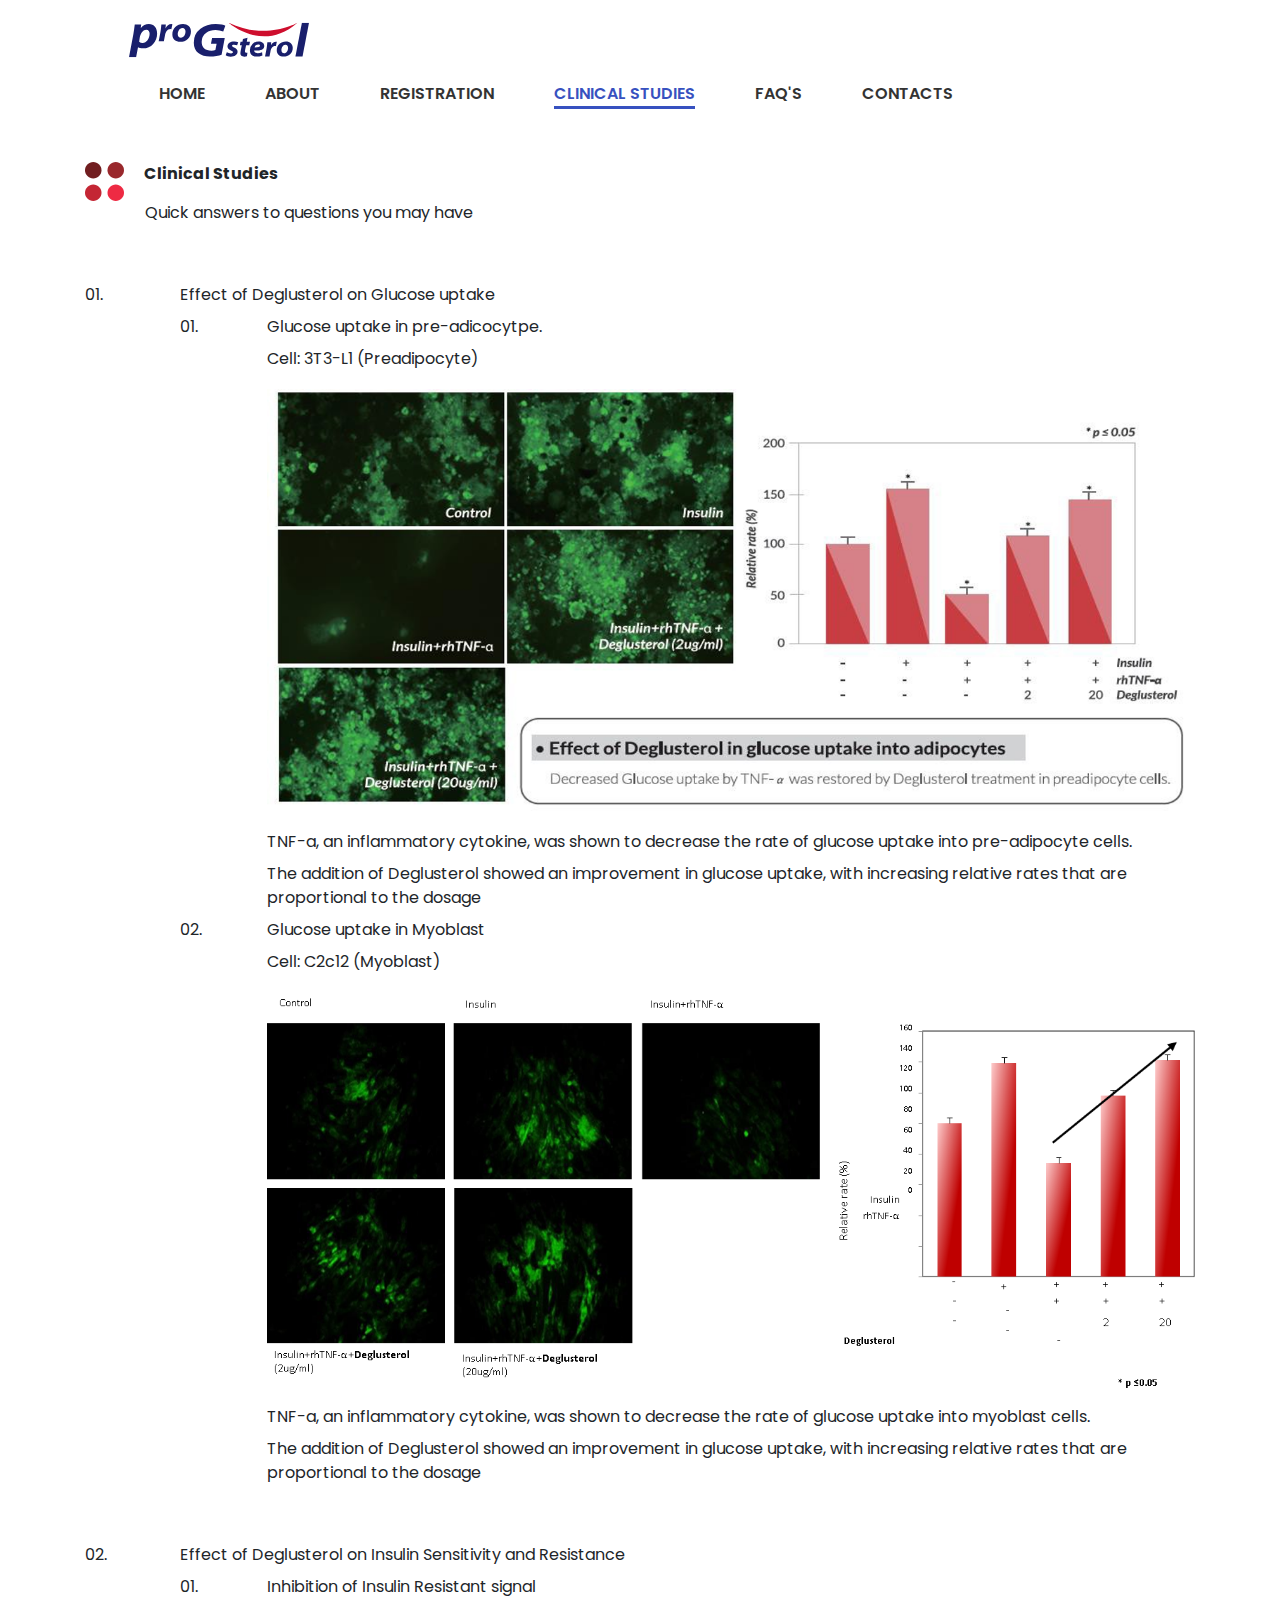
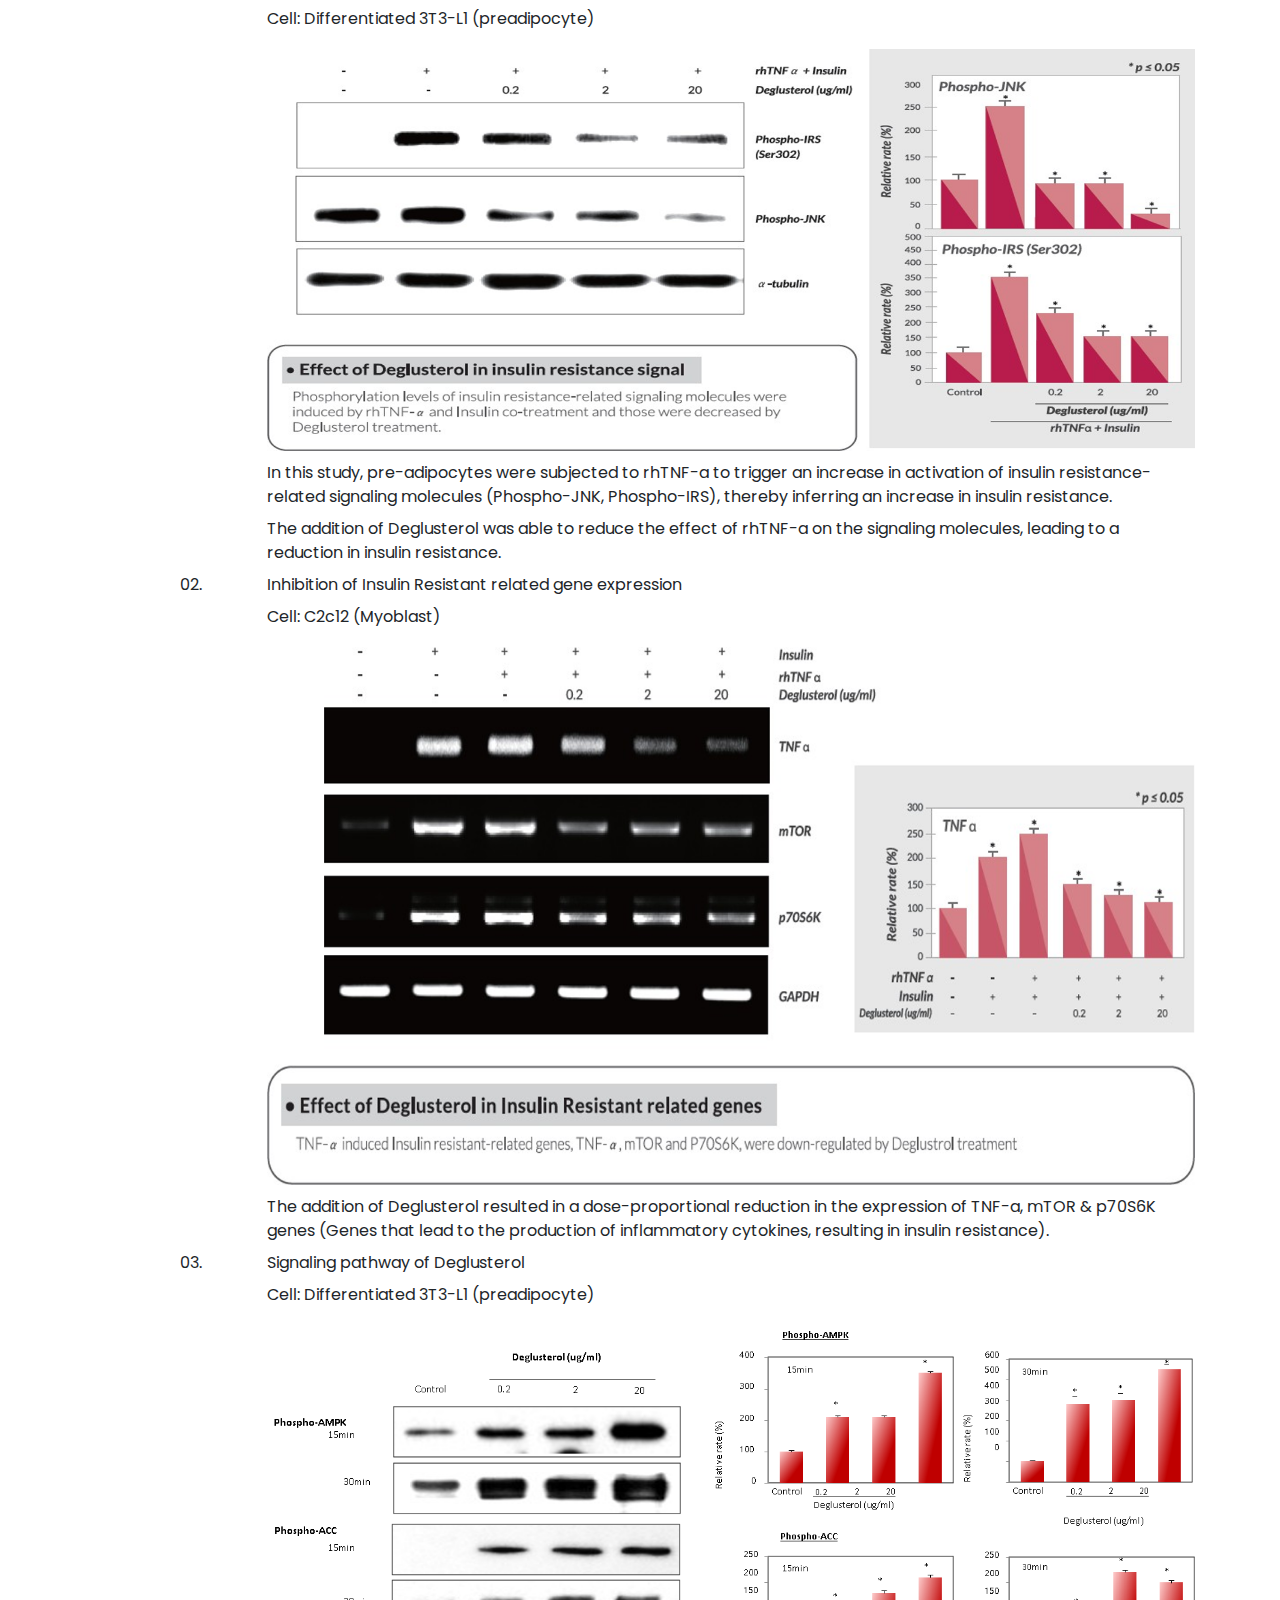
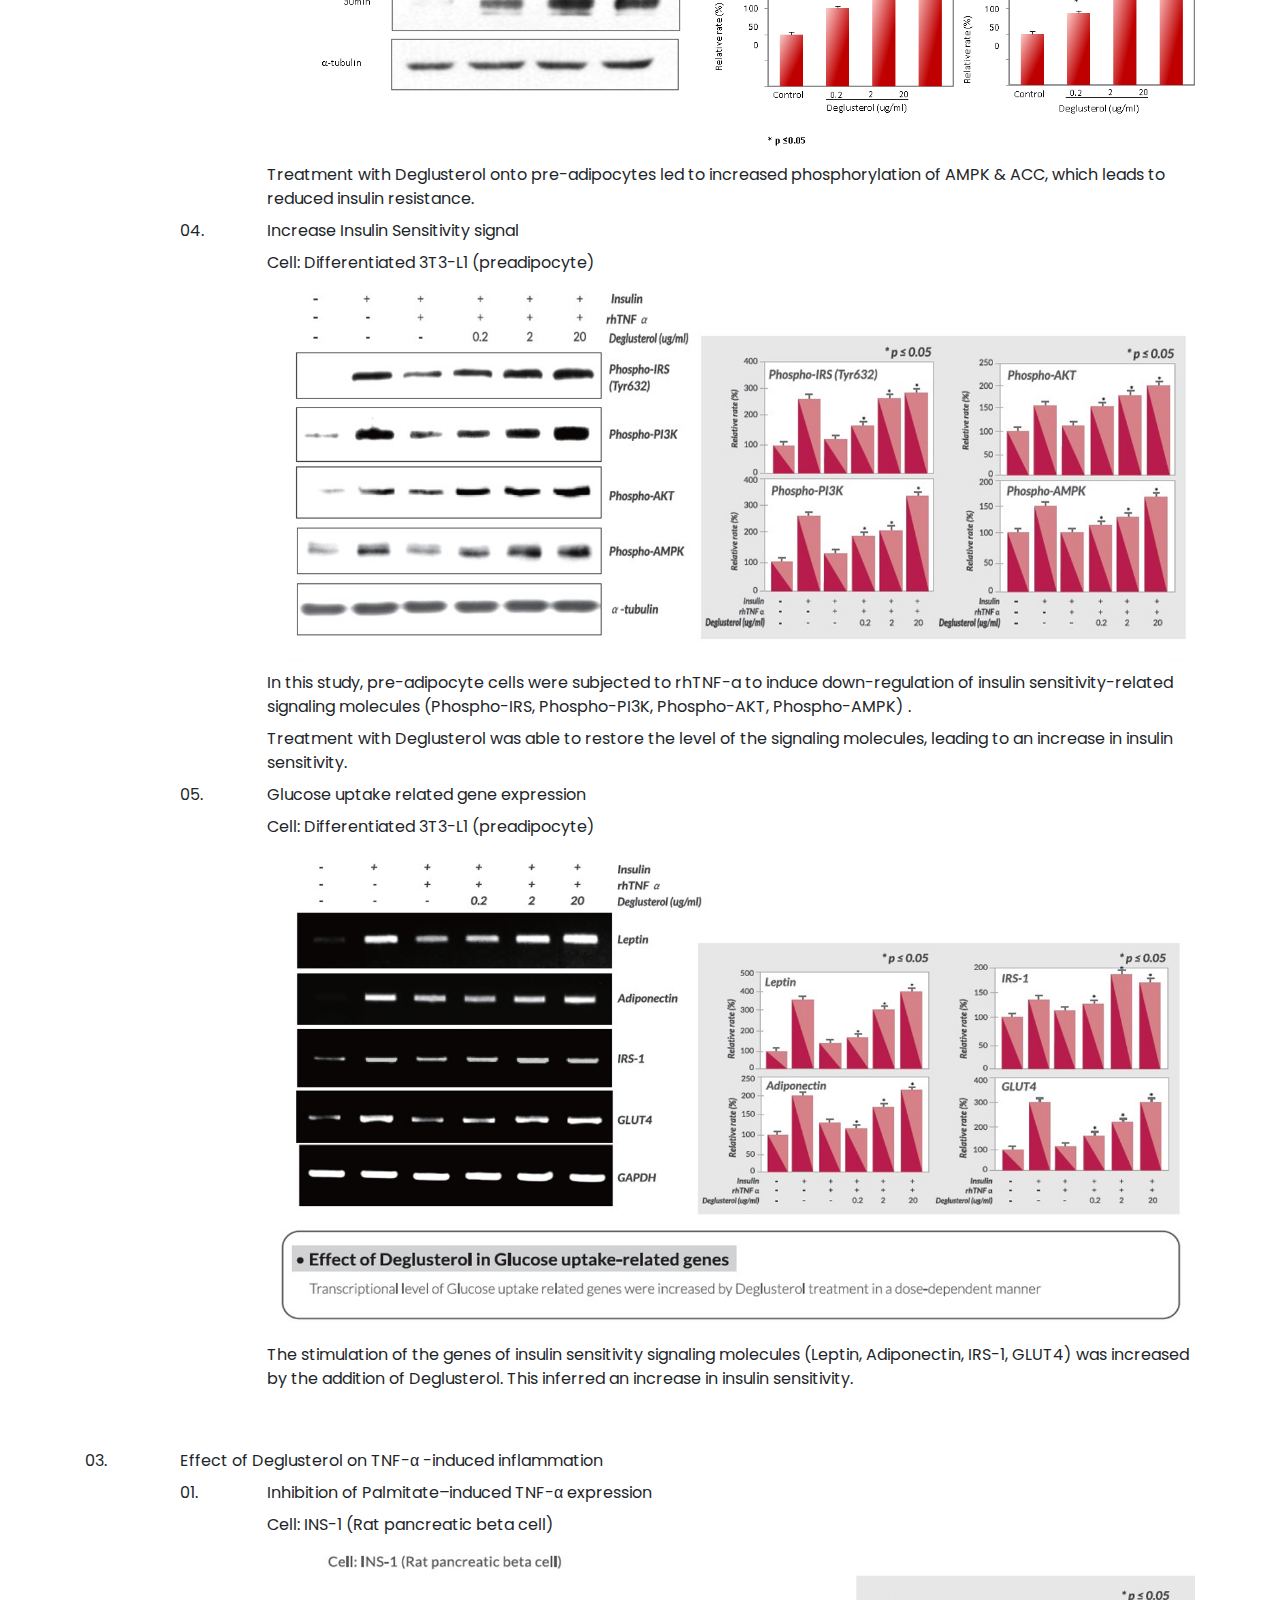
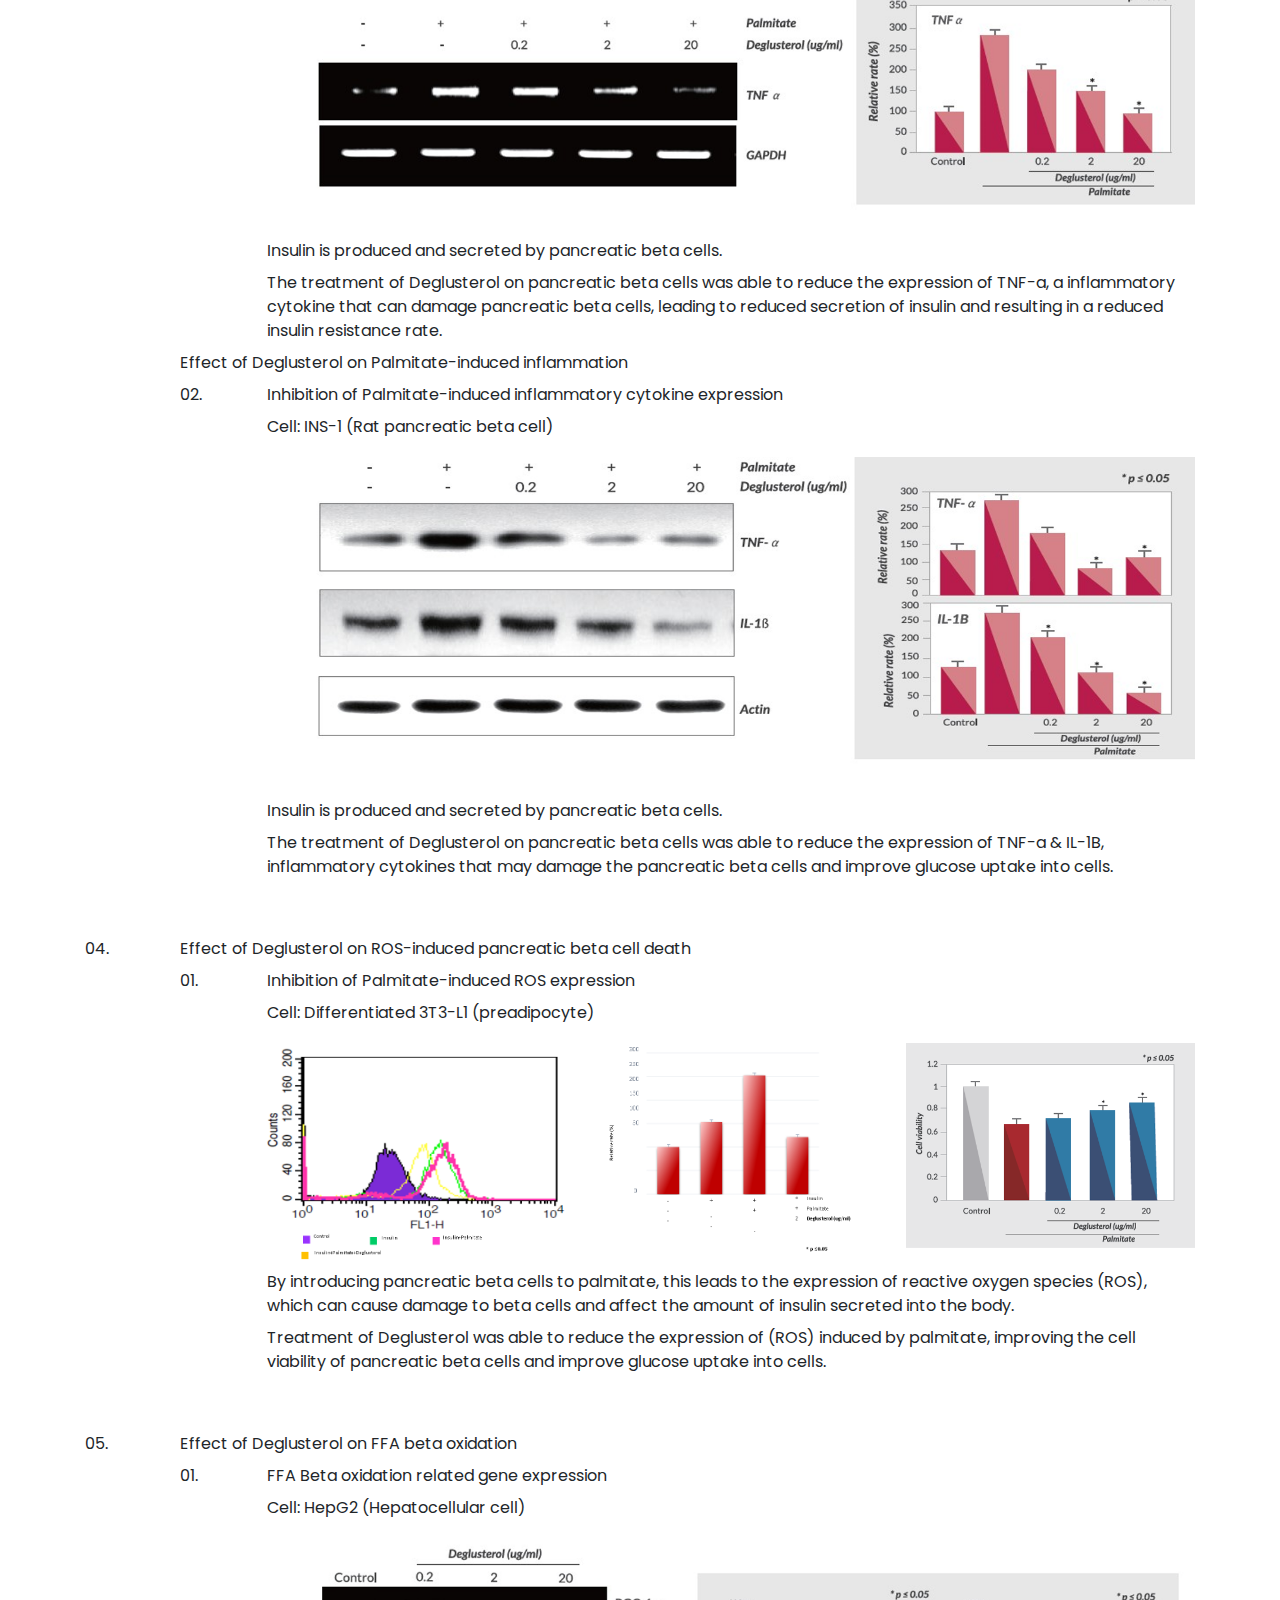
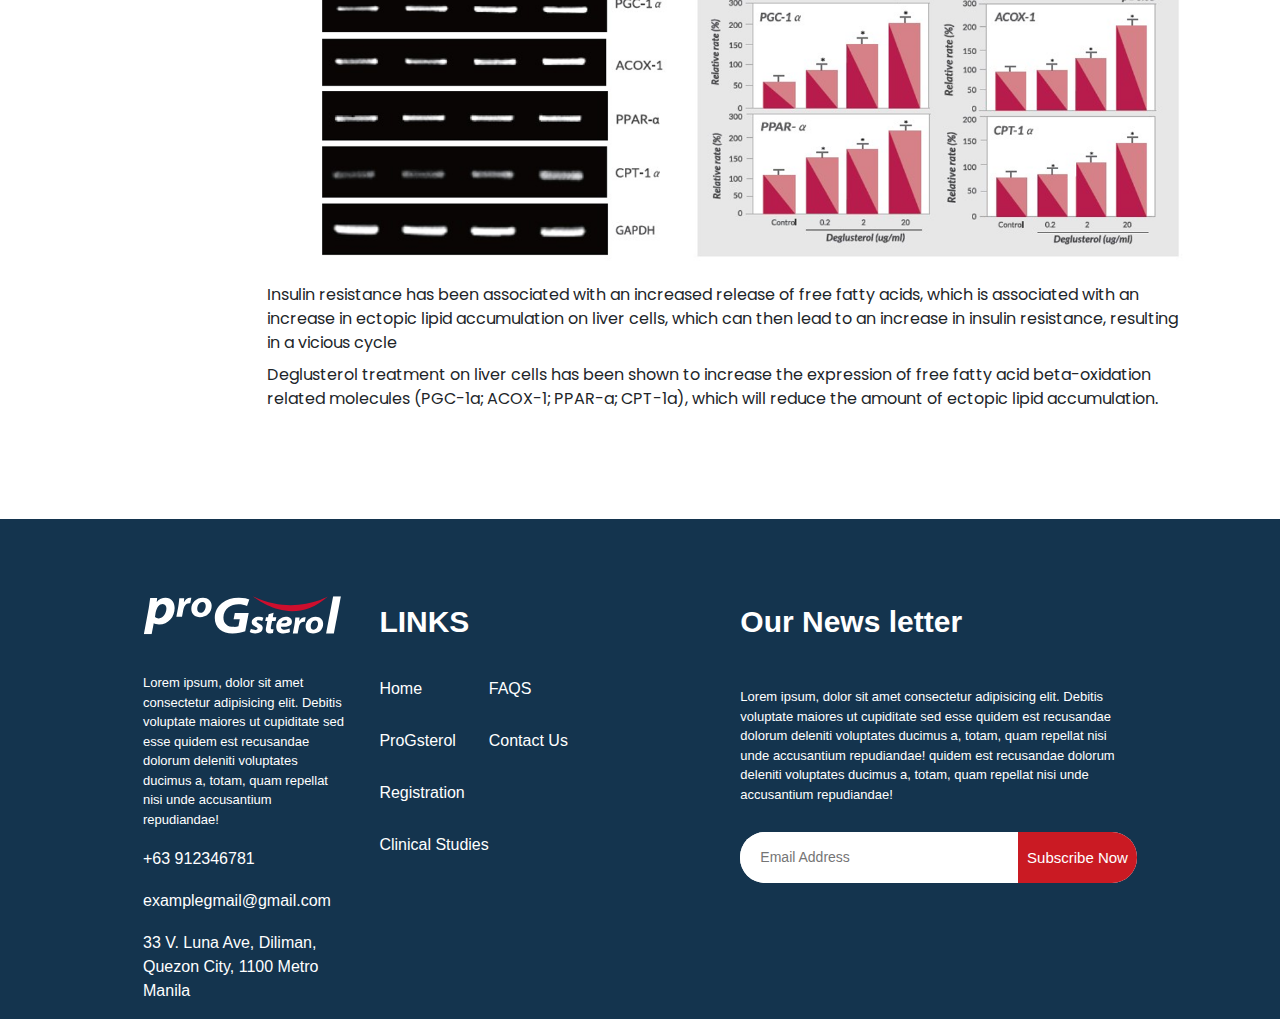
==== cbph-clinical-studies.html @ c5728e99 "Add files via upload" ====
<!DOCTYPE html>
<html lang="en">
<head>
    <meta charset="UTF-8">
    <meta http-equiv="X-UA-Compatible" content="IE=edge">
    <meta name="viewport" content="width=device-width, initial-scale=1.0">
    <title>Document</title>
    <link rel="stylesheet" href="https://cdn.jsdelivr.net/npm/bootstrap@4.0.0/dist/css/bootstrap.min.css" integrity="sha384-Gn5384xqQ1aoWXA+058RXPxPg6fy4IWvTNh0E263XmFcJlSAwiGgFAW/dAiS6JXm" crossorigin="anonymous">
    <link rel="stylesheet" href="cbph-style.css">
    <link rel="stylesheet" href="style-lib.css">
    <link rel="stylesheet" href="https://cdnjs.cloudflare.com/ajax/libs/font-awesome/6.4.0/css/all.min.css" integrity="sha512-iecdLmaskl7CVkqkXNQ/ZH/XLlvWZOJyj7Yy7tcenmpD1ypASozpmT/E0iPtmFIB46ZmdtAc9eNBvH0H/ZpiBw==" crossorigin="anonymous" referrerpolicy="no-referrer" />


    <script src="https://code.jquery.com/jquery-3.2.1.slim.min.js" integrity="sha384-KJ3o2DKtIkvYIK3UENzmM7KCkRr/rE9/Qpg6aAZGJwFDMVNA/GpGFF93hXpG5KkN" crossorigin="anonymous"></script>
    <script src="https://cdn.jsdelivr.net/npm/popper.js@1.12.9/dist/umd/popper.min.js" integrity="sha384-ApNbgh9B+Y1QKtv3Rn7W3mgPxhU9K/ScQsAP7hUibX39j7fakFPskvXusvfa0b4Q" crossorigin="anonymous"></script>
    <script src="https://cdn.jsdelivr.net/npm/bootstrap@4.0.0/dist/js/bootstrap.min.js" integrity="sha384-JZR6Spejh4U02d8jOt6vLEHfe/JQGiRRSQQxSfFWpi1MquVdAyjUar5+76PVCmYl" crossorigin="anonymous"></script>


    <link rel="stylesheet" href="https://cdn.jsdelivr.net/npm/swiper@9/swiper-bundle.min.css" />
    <script src="https://cdn.jsdelivr.net/npm/swiper@9/swiper-bundle.min.js"></script>
    <script src="main.js"></script>

</head>
<body>

    <div class="main-container">
        
        <!-- NAVBAR -->
        <div class="navbar w100 ">
            <div class="icon ">
                <img src="images/progi-logo.svg" alt="" class="icon-img">
            </div>
            
            <ul class="navbar-right  ">
                <li>
                    <a href="index.html" class="menu">Home</a>
                </li>
                <li>
                    <a href="cbph-progsterol.html" class="menu">About</a>
                </li>
                <li>
                    <a href="cbph-registration.html" class="menu">Registration</a>
                </li>
                <li>
                    <a href="cbph-clinical-studies.html" class="menu-active">Clinical Studies</a>
                </li>
                <li>
                    <a href="cbph-faqs.html" class="menu">FAQ'S</a>
                </li>
                <li>
                    <a href="cbph-contact.html" class="menu">Contacts</a>
                </li>
            </ul>
            
           
        </div>

        <div class="sidenav ">
            <div class="icon-one ">
                <div class="hamburger hamburger-one"></div>
            </div>
            <div class="mobile-nav">
              
            </div>
        </div>

        <div class="clinical_studies d-flex align-items-center  justify-content-center">
            <label for="" class="text-page-header text-white text-bold">Clinical Studies</label>
        </div>
        <!-- section one -->

       <div class="container container-sxxx">

          

            <div class="row d-flex flex-column font-poppins ">
                <div class="col-12">
                    <div class="d-flex align-start mt-50">
                        <img src="images/icon/dot-icon.svg " class="dot-icon" alt="">
                        <label for="" class="text-content-title text-bold pl-20">Clinical Studies</label>
                    </div>
                    <div class="d-flex flex-column" style="padding-left: 60px;">
                        <label for="" class="text-details ">Quick answers to questions you may have</label>
                    </div>
                    
                    <!-- NO 1 -->

                    <div class="row mt-50">
                        <div class="col-1">
                            <label for="" class="text-title">01.</label>
                        </div>
                        <div class="col-11">
                            <div class="d-flex">
                                <label for="" class="text-title">Effect of Deglusterol on  <span class="text-details-blue"> Glucose uptake</span></label>
                            </div>
                      
                            <div class="row cs-content-container">
                                <div class="col-1">
                                    <label for="" class="text-semi-title">01.</label>
                                </div>
                                <div class="col-11">
                                    <div class="d-flex flex-column">
                                        <label for="" class="text-semi-title">Glucose uptake in pre-adicocytpe.</label>
                                        <label for="" class="text-details ">Cell: 3T3-L1 (Preadipocyte)</label>
                                        <img src="images/clinical-studies/1-1.png" alt="" class="img-fluid cstudies-img mt-10">

                                        <div class="d-flex-flex-column mt-10">
                                            <label for="" class="text-details ">TNF-a, an inflammatory cytokine, was shown to decrease the rate of glucose uptake into  <span class="text-details-red">pre-adipocyte</span> cells.</label>
                                            <label for="" class="text-details ">The addition of Deglusterol showed an improvement in glucose uptake, with increasing relative rates that are proportional to the dosage</label>
                                        </div>
                                
                                    </div>
                            
                                </div>
                            </div>

                            <div class="row  cs-content-container">
                                <div class="col-1">
                                    <label for="" class="text-semi-title">02.</label>
                                </div>
                                <div class="col-11">
                                    <div class="d-flex flex-column">
                                        <label for="" class="text-semi-title">Glucose uptake in Myoblast</label>
                                        <label for="" class="text-details ">Cell: C2c12 (Myoblast)</label>
                                        <img src="images/clinical-studies/1-2.png" alt="" class="img-fluid cstudies-img mt-10">

                                        <div class="d-flex-flex-column mt-10">
                                            <label for="" class="text-details ">TNF-a, an inflammatory cytokine, was shown to decrease the rate of glucose uptake into <span class="text-details-red">myoblast</span>  cells.</label>
                                            <label for="" class="text-details ">The addition of Deglusterol showed an improvement in glucose uptake, with increasing relative rates that are proportional to the dosage</label>
                                        </div>
                                
                                    </div>
                            
                                </div>
                            </div>

                        </div>
                    </div>

                    <!-- NO 2 -->
                    
                    <div class="row mt-50">
                        <div class="col-1">
                            <label for="" class="text-title">02.</label>
                        </div>
                        <div class="col-11">
                            <div class="d-flex">
                                <label for="" class="text-title">Effect of Deglusterol on <span class="text-details-blue"> Insulin Sensitivity and Resistance</span></label>
                            </div>
                      
                            <div class="row cs-content-container">
                                <div class="col-1">
                                    <label for="" class="text-semi-title">01.</label>
                                </div>
                                <div class="col-11">
                                    <div class="d-flex flex-column">
                                        <label for="" class="text-semi-title">Inhibition of Insulin Resistant signal</label>
                                        <label for="" class="text-details ">Cell: Differentiated 3T3-L1 (preadipocyte)</label>
                                        <img src="images/clinical-studies/2-1.png" alt="" class="img-fluid cstudies-img mt-10">

                                        <div class="d-flex-flex-column mt-10">
                                            <label for="" class="text-details ">In this study, pre-adipocytes were subjected to rhTNF-a to trigger an increase in activation of insulin resistance-related signaling molecules (Phospho-JNK, Phospho-IRS), thereby inferring an increase in insulin resistance.</label>
                                            <label for="" class="text-details ">The addition of Deglusterol was able to reduce the effect of rhTNF-a on the signaling molecules, leading to a reduction in insulin resistance.</label>
                                        </div>
                                
                                    </div>
                            
                                </div>
                            </div>

                            <div class="row  cs-content-container">
                                <div class="col-1">
                                    <label for="" class="text-semi-title">02.</label>
                                </div>
                                <div class="col-11">
                                    <div class="d-flex flex-column">
                                        <label for="" class="text-semi-title">Inhibition of Insulin Resistant related gene expression</label>
                                        <label for="" class="text-details ">Cell: C2c12 (Myoblast)</label>
                                        <img src="images/clinical-studies/2-2.png" alt="" class="img-fluid cstudies-img mt-10">

                                        <div class="d-flex-flex-column mt-10">
                                            <label for="" class="text-details ">
                                                The addition of Deglusterol resulted in a dose-proportional reduction in the expression of TNF-a, mTOR & p70S6K genes (Genes that lead to the production of inflammatory cytokines, resulting in insulin resistance).
                                            </label>
                                        </div>
                                
                                    </div>
                            
                                </div>
                            </div>

                            <div class="row  cs-content-container">
                                <div class="col-1">
                                    <label for="" class="text-semi-title">03.</label>
                                </div>
                                <div class="col-11">
                                    <div class="d-flex flex-column">
                                        <label for="" class="text-semi-title">Signaling pathway of Deglusterol</label>
                                        <label for="" class="text-details ">Cell: Differentiated 3T3-L1 (preadipocyte)</label>
                                        <img src="images/clinical-studies/2-3.png" alt="" class="img-fluid cstudies-img mt-10">

                                        <div class="d-flex-flex-column mt-10">
                                            <label for="" class="text-details ">
                                                Treatment with Deglusterol onto pre-adipocytes led to increased phosphorylation of AMPK & ACC, which leads to reduced insulin resistance.
                                            </label>
                                        </div>
                                
                                    </div>
                            
                                </div>
                            </div>

                            <div class="row  cs-content-container">
                                <div class="col-1">
                                    <label for="" class="text-semi-title">04.</label>
                                </div>
                                <div class="col-11">
                                    <div class="d-flex flex-column">
                                        <label for="" class="text-semi-title">Increase Insulin Sensitivity signal</label>
                                        <label for="" class="text-details ">Cell: Differentiated 3T3-L1 (preadipocyte)</label>
                                        <img src="images/clinical-studies/2-4.png" alt="" class="img-fluid cstudies-img mt-10">

                                        <div class="d-flex-flex-column mt-10">
                                            <label for="" class="text-details ">
                                                In this study, pre-adipocyte cells were subjected to rhTNF-a to induce down-regulation of insulin sensitivity-related signaling molecules (Phospho-IRS, Phospho-PI3K, Phospho-AKT, Phospho-AMPK) .

                                            </label>
                                            <label for="" class="text-details ">
                                                Treatment with Deglusterol was able to restore the level of the signaling molecules, leading to an increase in insulin sensitivity.

                                            </label>
                                        </div>
                                
                                    </div>
                            
                                </div>
                            </div>

                            <div class="row  cs-content-container">
                                <div class="col-1">
                                    <label for="" class="text-semi-title">05.</label>
                                </div>
                                <div class="col-11">
                                    <div class="d-flex flex-column">
                                        <label for="" class="text-semi-title">Glucose uptake related gene expression</label>
                                        <label for="" class="text-details ">Cell: Differentiated 3T3-L1 (preadipocyte)</label>
                                        <img src="images/clinical-studies/2-5.png" alt="" class="img-fluid cstudies-img mt-10">

                                        <div class="d-flex-flex-column mt-10">
                                            <label for="" class="text-details ">
                                                The stimulation of the genes of insulin sensitivity signaling molecules (Leptin, Adiponectin, IRS-1, GLUT4) was increased by the addition of Deglusterol. This inferred an increase in insulin sensitivity.

                                            </label>
                                        </div>
                                
                                    </div>
                            
                                </div>
                            </div>

                        </div>
                    </div>


                    <!-- NO 3 -->

                    <div class="row mt-50">
                        <div class="col-1">
                            <label for="" class="text-title">03.</label>
                        </div>
                        <div class="col-11">
                            <div class="d-flex">
                                <label for="" class="text-title">Effect of Deglusterol on  <span class="text-details-blue"> TNF-α -induced inflammation</span></label>
                            </div>
                      
                            <div class="row cs-content-container">
                                <div class="col-1">
                                    <label for="" class="text-semi-title">01.</label>
                                </div>
                                <div class="col-11">
                                    <div class="d-flex flex-column">
                                        <label for="" class="text-semi-title">Inhibition of Palmitate–induced TNF-α expression</label>
                                        <label for="" class="text-details ">Cell: INS-1 (Rat pancreatic beta cell)</label>
                                        <img src="images/clinical-studies/3-1.png" alt="" class="img-fluid cstudies-img mt-10">

                                        <div class="d-flex-flex-column mt-10">
                                            <label for="" class="text-details ">Insulin is produced and secreted by pancreatic beta cells. 
                                            </label>
                                            <label for="" class="text-details ">The treatment of Deglusterol on pancreatic beta cells was able to reduce the expression of TNF-a, a inflammatory cytokine that can damage pancreatic beta cells, leading to reduced secretion of insulin and resulting in a reduced insulin resistance rate. 
                                            </label>
                                        </div>
                                
                                    </div>
                            
                                </div>
                            </div>

                            <div class="d-flex">
                                <label for="" class="text-title">Effect of Deglusterol on  <span class="text-details-blue">Palmitate-induced inflammation</span></label>
                            </div>

                            <div class="row  cs-content-container">
                                <div class="col-1">
                                    <label for="" class="text-semi-title">02.</label>
                                </div>
                                <div class="col-11">
                                    <div class="d-flex flex-column">
                                        <label for="" class="text-semi-title">Inhibition of Palmitate-induced inflammatory cytokine expression</label>
                                        <label for="" class="text-details ">Cell: INS-1 (Rat pancreatic beta cell)</label>
                                        <img src="images/clinical-studies/3-2.png" alt="" class="img-fluid cstudies-img mt-10">

                                        <div class="d-flex-flex-column mt-10">
                                            <label for="" class="text-details ">Insulin is produced and secreted by pancreatic beta cells. 
                                            </label>
                                            <label for="" class="text-details ">The treatment of Deglusterol on pancreatic beta cells was able to reduce the expression of TNF-a & IL-1B, inflammatory cytokines that may damage the pancreatic beta cells and improve glucose uptake into cells.
                                            </label>
                                        </div>
                                
                                    </div>
                            
                                </div>
                            </div>

                        </div>
                    </div>

                    <!-- NO 4 -->

                    <div class="row mt-50">
                        <div class="col-1">
                            <label for="" class="text-title">04.</label>
                        </div>
                        <div class="col-11">
                            <div class="d-flex">
                                <label for="" class="text-title">Effect of Deglusterol on  <span class="text-details-blue">ROS-induced pancreatic beta cell death</span></label>
                            </div>
                      
                            <div class="row cs-content-container">
                                <div class="col-1">
                                    <label for="" class="text-semi-title">01.</label>
                                </div>
                                <div class="col-11">
                                    <div class="d-flex flex-column">
                                        <label for="" class="text-semi-title">Inhibition of Palmitate-induced ROS expression</label>
                                        <label for="" class="text-details ">Cell: Differentiated 3T3-L1 (preadipocyte)</label>
                                        <div class="d-flex row">
                                            <div class="col-8">
                                                <img src="images/clinical-studies/4-1.png" alt="" class="img-fluid cstudies-img mt-10">
                                            </div>
                                            <div class="col-4">
                                                <img src="images/clinical-studies/4-1-kasunod.png" alt="" class="img-fluid cstudies-img mt-10">
                                            </div>

                                        </div>

                                        <div class="d-flex-flex-column mt-10">
                                            <label for="" class="text-details ">By introducing pancreatic beta cells to palmitate, this leads to the expression of reactive oxygen species (ROS), which can cause damage to beta cells and affect the amount of insulin secreted into the body.
 
                                            </label>
                                            <label for="" class="text-details ">Treatment of Deglusterol was able to reduce the expression of (ROS) induced by palmitate, improving the cell viability of pancreatic beta cells and improve glucose uptake into cells.

                                            </label>
                                        </div>
                                
                                    </div>
                            
                                </div>
                            </div>

                        </div>
                    </div>

                    <!-- NO 5 -->
                            
                    <div class="row mt-50">
                        <div class="col-1">
                            <label for="" class="text-title">05.</label>
                        </div>
                        <div class="col-11">
                            <div class="d-flex">
                                <label for="" class="text-title">Effect of Deglusterol on  <span class="text-details-blue">FFA beta oxidation</span></label>
                            </div>
                      
                            <div class="row cs-content-container">
                                <div class="col-1">
                                    <label for="" class="text-semi-title">01.</label>
                                </div>
                                <div class="col-11">
                                    <div class="d-flex flex-column">
                                        <label for="" class="text-semi-title">FFA Beta oxidation related gene expression</label>
                                        <label for="" class="text-details ">Cell: HepG2 (Hepatocellular cell)</label>
                                        <img src="images/clinical-studies/5-1.png" alt="" class="img-fluid cstudies-img mt-10">

                                        </div>

                                        <div class="d-flex-flex-column mt-10">
                                            <label for="" class="text-details ">Insulin resistance has been associated with an increased release of free fatty acids, which is associated with an increase in ectopic lipid accumulation on liver cells, which can then lead to an increase in insulin resistance, resulting in a vicious cycle
 
                                            </label>
                                            <label for="" class="text-details ">Deglusterol treatment on liver cells has been shown to increase the expression of free fatty acid beta-oxidation related molecules (PGC-1a; ACOX-1; PPAR-a; CPT-1a), which will reduce the amount of ectopic lipid accumulation.

                                            </label>
                                        </div>
                                
                                    </div>
                            
                                </div>
                        </div>

                    </div>
                            
                
                </div>
                            
            </div>

       </div>


       
    
      

   

       

      


      
       
        <div class="footer font-tahoma justify-content-between row d-flex">
            <div class="d-flex col-7 row">
                <div class="d-flex flex-column col-5  h100">
                    <img src="images/proGsterol-logo.svg" alt="" class="footer-logo">
                    <label for="" class="lb13 text-white mt-10">Lorem ipsum, dolor sit amet consectetur adipisicing elit. Debitis voluptate maiores ut cupiditate sed esse quidem est recusandae dolorum deleniti voluptates ducimus a, totam, quam repellat nisi unde accusantium repudiandae!</label>

                    <label for="" class="lb16 text-white mt-10">+63 912346781</label>
                    <label for="" class="lb16 text-white mt-10">examplegmail@gmail.com</label>
                    <label for="" class="lb16 text-white mt-10">33 V. Luna Ave, Diliman, Quezon City, 1100 Metro Manila</label>

                </div>
                <div class="d-flex flex-column col-7  h100">
                    <label for="" class="lb30 text-bold text-white mt-30">LINKS</label>

                    <div class="d-flex justify-content-even mt-15">

                        <div class="d-flex flex-column">
                            <label for="" class="lb16 text-white mt-10">Home</label>
                            <label for="" class="lb16 text-white mt-20">ProGsterol</label>
                            <label for="" class="lb16 text-white mt-20">Registration</label>
                            <label for="" class="lb16 text-white mt-20">Clinical Studies</label>
                            
                        </div>
                        <div class="d-flex flex-column">

                            <label for="" class="lb16 text-white mt-10">FAQS</label>
                            <label for="" class="lb16 text-white mt-20">Contact Us</label>
                            <div class="d-flex mt-20">
                                <i class="fa-brands fa-facebook-f socmed-logo"></i>
                                <i class="fa-brands fa-instagram socmed-logo"></i>
                                <i class="fa-solid fa-envelope socmed-logo"></i>
                             </div>
        
                        </div>
                    </div>
                </div>

            </div>
            <div class="d-flex flex-column col-5">
                <label for="" class="lb30 text-bold text-white mt-30" style="">Our News letter</label>

                <div class="d-flex  mt-25">

                    <div class="d-flex flex-column">
                        <label for="" class="lb13 text-white mt-10">Lorem ipsum, dolor sit amet consectetur adipisicing elit. Debitis voluptate maiores ut cupiditate sed esse
                             quidem est recusandae dolorum deleniti voluptates ducimus a, totam, quam repellat nisi unde accusantium repudiandae!
                             quidem est recusandae dolorum deleniti voluptates ducimus a, totam, quam repellat nisi unde accusantium repudiandae!</label>


                             <div class="footer-inp mt-20">
                                <input type="text" class="" placeholder="Email Address">
                                <button>Subscribe Now</button>
                             </div>

                        
                    </div>
                </div>
            </div>
        </div>

    </div>

 

</body>
</html>
---- cbph-style.css ----
@import url('https://fonts.googleapis.com/css2?family=Open+Sans:wght@500;600;700;800&family=Poppins:wght@400;500;600;700;800&family=Roboto:wght@400;500;700;900&display=swap');
html{
   scroll-behavior: smooth!important;
}

    * {
        margin: 0;
        padding: 0;
        box-sizing: border-box!important;
        -moz-box-sizing: border-box;
        /* line-height: 1.2!important; */
    }
    
    /* MINI CLASS NAME CSS LIBLARY */
    
    /* ----------------------------------------------------------------------------- */
    /* BACKGROUND COLORS */

    .main-container{
        height: 100vh;
        width: 100%;
        /* background-color: #d1cfcf ; */
        /* background-color: #666; */
        position: relative;

    }
    .navbar{
      display: flex;
      justify-content: start;
      align-items: center;
      width: 100%;
      height: 80px;
      border:1px solid white;
      background: white;
      padding: 0 10%;
      color: #060606;
      text-align: center;
      position: relative;
    }
    .icon{
        width: 20%;
        display: flex;
        height: 100%;
      }
      .icon-img{
        width: 180px;
  
    }
    .navbar-right{
      display: flex;
      justify-content: space-between;
      align-items: center;
      /* height: 100%; */
      width: auto;
      font-weight: 600;
      font-family: 'Poppins', sans-serif;

    }
    .navbar-right li{
      list-style-type: none;
      padding: 0px 30px;
      cursor: pointer;
      margin-top:3px
    }
  
    .navbar-right .menu{
      font-size: 16px;
      text-decoration: none;
      color: #333;
      font-family: 'Poppins', sans-serif;
      text-transform: uppercase;
      cursor: pointer;

    }
    .navbar-right .menu:after{
      display:block;
      content: '';
      border-bottom: solid 3px #3751c0;  
      transform: scaleX(0);  
      transition: transform 300ms ease-in-out;
    }

    
   
    .navbar-right .menu:hover:after{
      transform: scaleX(1);

    }
    .navbar-right .menu:hover{
      color: #3751c0;
    }

    /* WHEN ACTIVE  */
    .navbar-right .menu-active{
      font-size: 16px;
      text-decoration: none;
      color: #3751c0;
      font-family: 'Poppins', sans-serif;
      text-transform: uppercase;
      cursor: pointer;

    }
    .navbar-right .menu-active:after{
      display:block;
      content: '';
      border-bottom: solid 3px #3751c0;  
      /* transform: scaleX(0);   */
      transition: transform 300ms ease-in-out;
    }




   /* Icon 1 */
   .icon-one {
      position: fixed;
      top: 20px;
      right: 10px;
      width: 100px;
      height: 60px;
      cursor: pointer;
      display: none;
      cursor: pointer;
      z-index: 999;
   }

    .hamburger {
      top:20px;
      left:10%;
      width: 50px;
      height: 5px;
      /* background: #FCFCFC; */
      background: #3751c0;
      z-index: 999;
      position: absolute;
      box-shadow: 0 2px 5px rgba(0, 0, 0, .2);
      transition: 0.5s;
    }
    
    .hamburger:before {
      top: -10px;
    }
    
    .hamburger:after {
      top: 10px;
    }
    
    .hamburger-one:before,
    .hamburger-one:after {
      content: '';
      position:absolute;
      width: 30px;
      height: 5px;
      background: #3751c0;
      /* background:#FCFCFC; */
      box-shadow: 0 2px 5px rgba(0, 0, 0, 0.2);
      transition:0.5s;
    }
    
    .icon-one.active-one .hamburger-one {
      background:rgba(0,0,0,0);
      box-shadow: 0 2px 5px rgba(0, 0, 0, 0);
    }
    
    .icon-one.active-one .hamburger-one:before {
      top: 0;
      transform:rotate(45deg);
    }
    
    .icon-one.active-one .hamburger-one:after {
      top: 0;
      transform:rotate(135deg);
      box-shadow: 0 -2px 5px rgba(0, 0, 0, 0.2);
   }

   .show-navbar{
      display: block;
      
   }
   .main-container{
      /* background-color: rgba(0, 0, 0, 0.5);  */

   }
   .sidenav{
      position: relative;
      z-index: 999;
   }
 
   .mobile-nav{
      height: 100vh;
      width: 50%;
      background: #fff;
      position: fixed;
      top: 0;
      bottom: 0;
      right: -5%;
      padding: 0 60px;
      box-sizing: border-box;
      opacity: 0;
   }
   .mobile-nav-body{
      /* display: none; */
      opacity: 0;
   }
  .show-mobile-navbar{
   /* display: block; */
   opacity: 1;
   transform: translateX(-10%);
   transition: transform 0.3s ease-in-out; 
  }

   @media screen and (max-width: 780px) {
      .navbar-right {
        background-color: olive;
        display: none;
      }
      .mobile-navbar{
        
         display: block;
      }

      .icon-one {
         display: block;
      }
     
    }


    .section-one{
      height: 800px;
      padding: 0 10%;
      width: 100%;
    }
    /* .section-right:after{
     content: '';
     background-image: url(images/icon/Asset\ 4.svg);
     position:absolute;
     top: 20px;
     right: 0;
     left: 20%;
     bottom:50%;
     z-index: 10;
     opacity: 0.3;
   
   } */
   .img-sec1{
      z-index: 9999;
      height: 85%;
      
   }
   .img-dot{
        position: absolute;
        top: 20px;
        right: -5%;
        left: 20%;
        bottom:50%;
        z-index: 10;
        opacity: 0.3;
   }
    .section-two{
      height: 800px;
      padding: 0 10%;
      width: 100%;
      margin: 100px 0;
    }
    .section-three{
      height: 500px;
      width: 100%;
      background-color: #191F6C;
      /* background-image: url(images/bg/blue-bg.jpg);
      background-image:
      linear-gradient(to bottom, rgba(245, 246, 252, 0.52), rgba(117, 19, 93, 0.73)),
      url('images/background.jpg'); */
      background-image: linear-gradient(rgba(0,0,0,0.4), rgba(0,0,0,0.2)), url(images/bg/blue-bg.jpg);
      background-size: cover;
      margin-bottom: 50px;
      padding: 0 10%;
      margin: 100px 0;
    }

    .section-four{
      height: 800px;
      padding: 0 10%;
      width: 100%;
      margin: 100px 0;

    }

    .section-five{
      height: 600px;
      width: 100%;
      background-color: #191F6C;
      background-image: linear-gradient(rgba(0,0,0,0.5), rgba(0,0,0,0.5)), url(images/imagesss/tester-bg.jpeg);
      background-size: cover;
      background-position: center;
      /* background-attachment: scroll; */
      padding: 0 10%;
      margin: 100px 0;

    }

    .section-five-text-container{
        /* width: 300px; */
        /* border: 1px solid red; */
    }
    .progi-logo-white-two{
      /* position: absolute; */
      /* top: 40px; */
      /* border: 1px solid red; */
      width: 400px;
   }

   .section-six{
      height: 800px;
      padding: 0 10%;
      width: 100%;
      margin: 100px 0;


   }

   .section-for-video{
    height: 500px;
    width: 100%;
    width: 100%;
    /* border: 1px solid red; */
    position: absolute;
    bottom: 0;

   }
   .section-for-video .video-container{
        width: 100%;
        /* height: 100%; */
        position: relative;
   }
   
   .thumbnail {
    /* position: absolute;
    top: 0;
    left: 0;
    width: 100%;
    height: 100%;
    background-size: cover;
    background-position: center;
    background-repeat: no-repeat; */
    /* background-image: url(images/corn-2.jpg); */
  }
   .swiper {
      width: 100%;
      height: 100%;
    }

    .swiper-slide {
      text-align: center;
      font-size: 18px;
      background: #fff;
      display: flex;
      justify-content: center;
      align-items: center;
      width: 100% ;
      padding: 0 20px;
    }

    .swiper-slide img {
      display: block;
      width: 100%;
      height: 100%;
      object-fit: cover;
    }
    .box1{
      /* box-shadow: rgba(0, 0, 0, 0.35) 0px 5px 15px; */
      /* box-shadow: rgba(149, 157, 165, 0.2) 0px 8px 24px; */
      box-shadow: rgba(0, 0, 0, 0.24) 0px 3px 8px;
      height: 300px;
      width: 450px;
      /* border: 1px solid red; */
      padding: 30px 30px;
      border-radius: 30px;
    }
    .testimonial-picture{
      height: 50px!important;
      width: 50px!important;
      border-radius: 50%;
    }
    .fa-star{
      color:#191F6C;
    }
    .quoate{
      color:#191F6C;
      font-size: 70px;
      position: absolute;
      top: 20px;
    }

    .section-seven{
            
        height: 500px;
        padding: 0 10%;
        width: 100%;
        margin-top: 200px;
        margin-bottom: 200px;

    }
   

  

    .section-eight{
        height: 900px;
        padding: 0 10%;
        width: 100%;
        margin: 100px 0;
        /* border: 1px solid red; */
    }
    .section-eight input[type="text"]{
        border:none;
        border-bottom: 1px solid #555;
        outline: none;
        font-size: 15px;
        margin: 15px 0;
        width: 80%;
        padding: 5px 0px;
      }
      .section-eight textarea{
        border: none;
        border-bottom: 1px solid #555;
        outline: none;
        font-size: 15px;
        margin: 15px 0;
        width: 80%;
        padding: 5px 0px;
        resize: none;
      }
      .section-eight input:focus{
        border: none;
        border-bottom: 1px solid #111;
      
      }
      .section-eight textarea:focus{
        border: none;
        border-bottom: 1px solid #111;
      
      }

      .section-nine{
        height: 500px;
        padding: 0 10%;
        width: 100%;
        margin: 200px 0;
  
     }

    .footer{
      margin: 100px 0;
      height: 500px;
      padding: 50px 10%;
      width: 100%;
      background-color: #14344E ;
      /* background-image: linear-gradient(rgba(0,0,0,0.5), rgba(0,0,0,0.5)), url(images/imagesss/tester-bg.jpeg); */
      background-size: cover;
      background-position: center;
    }
    .footer-logo{
      width: 200px;
    }

    .footer-inp{
      border: none;
      font-size: 15px;
      background: white;
      color: white;
      width: 100%;
      display: flex;
      position: relative;
      border-radius: 25px;
      outline: none;

    }
    .footer-inp input[type="text"]{
      width: 100%;
      padding:15px 20px;
      font-size: 14px;
      cursor: pointer;
      width: 70%;
      border-top-left-radius: 25px;
      border-bottom-left-radius: 25px;
      border: none;


    }
    .footer-inp button{
      position:absolute;
      top: 0;
      right: 0;
      bottom: 0;
      width: 0;
      cursor: pointer;
      width: 30%;
      color:white;
      border: none;
      border-top-right-radius: 25px;
      border-bottom-right-radius: 25px;
      background: #CA1A23;
      outline: none;

      
    }
    .socmed-logo{
      color: white;
      font-size: 30px;
      margin-right: 20px;
    }


    .img-sec2{
      z-index: 999;
      width: 100%;
      height: 65%;
    }
    .progi-poster{
        position: absolute;
        bottom: 0;
    }
    .circle-dot{
      position: absolute;
      top: 10%;
      bottom: 0;
      right:10%;
      left: 0;
      opacity: 0.2;
      z-index: 10;

    }
    .char-icon{
      height:100px;
      width: 150px;
      /* border: 1px solid red; */
   }
    .char-icon1{
      height:100px;
      width: 100px;
      /* border: 1px solid red; */
   }
 
    /* --------------------------------- */
    /* PROGSTEROL PAGE */
    .progi-section-one{
        height: 600px;
        padding: 0 10%;
        width: 100%;
        margin-bottom: 100px;
      }
    .progi-section-three{
        height: 800px;
        padding: 0 10%;
        width: 100%;
        margin-bottom: 100px;
      }
     .progi-dot{
        position: absolute;
        top: 0;
        left: 0;
        right: 100px;
        z-index: 10;
        opacity: 0.3;
     }
    .progi-prod{
        position: absolute;
        top: 50px;
        right: 0;
        width: 70%;
    }
    .progi-drinking-water{
        position: absolute;
        bottom:0;
        right: 0;
        width: 95%;
    }
     .progi-section-two{
        height: 600px;
        width: 100%;
        background-color: #191F6C;
        background-image: linear-gradient(rgba(0,0,0,0.3), rgba(0,0,0,0.3 )), url(images/cornnnns.png);
        background-size: cover;
        background-position: right bottom ;
        /* background-attachment: scroll; */
        padding: 0 10%;
        margin: 100px 0;
      
      }

      .text-semi-white{
        color: #ccbbbb;
      }

      .text-icon-title{
        height: 60px;
        /* border: 1px solid red!important; */
        display: flex;
        align-items: start;
      }

      .text-icon-details{
        height: 80px;
        display: flex;
        align-items: start;
        /* border: 1px solid red!important; */
      }
    /* --------------------------------- */

    
    .color-theme{
      color: #191F6C;
    }

    .button-one{
      padding: 15px 20px;
      width:auto;
      font-size: 15px;
      background: #191F6C;
      color: white;
      width: 200px;
      border-radius: 25px;
      cursor: pointer;
      border: none;
      outline: none;
    }
    .button-one:hover{
      font-size: 15px;
      background: rgb(35, 56, 139);
      color: white;
      border: none;
      outline: none;
    }

    
    .button-two{
      padding: 15px 20px;
      width:auto;
      font-size: 15px;
      background: white;
      border: 1px solid #3a477c ;
      color: #3a477c;
      width: 200px;
      border-radius: 25px;
      cursor: pointer;
      outline: none;

    }
    .button-two:hover{
      background: #3a477c;
      color: #ffffff;
      outline: none;
      border: none;
   
    }
    .button-three{
      width: 200px;
      padding: 5px 20px;
      font-size: 15px;
      background: white;
      border: 1px solid #3a477c ;
      color: #3a477c;
      border-radius: 25px;
      cursor: pointer;
      font-size: 16px;
    }
 
    .button-three:hover{
      background: #3a477c;
      color: #ffffff;
    }
   
    .watch-icon{
     font-size: 20px;
     color: #191F6C;
     padding: 10px 10px 10px 12px;
     border-radius: 50%;
     height: 40px;
     width: 40px;
     display: flex;
     justify-content: center;
     align-items: center;
    }

    .theme-red{
      color: #CA1A23;
    }
    .icon-title-ndi{
      /* height: 50px; */
      
      /* border: 1px solid red; */

    }
  
    /* ------------------------------------- */
    /* WATCH VIDEO MODAL */
    .modal-video{
     display: none;
     position: fixed; 
     background-color: rgba(0, 0, 0, 0.7); /* Black background with transparency */
     z-index: 999; /* Sit on top of other elements */
     left: 0;
     top: 0;
     bottom: 0;
     right: 0;
     overflow: hidden; /* Enable scrolling if needed */

    }
    .modal-content{
      /* background-color: #fefefe; */
      background-color: rgba(0, 0, 0, 0.7); /* Black background with transparency */
      margin: 15% auto; /* Center the modal on the screen */
      border: 1px solid #888;
      width: 600px;
      position: relative;
      padding: 20px;
    }
    .video-container{
      height: 100%;
      width: 100%;
    }
    .videoContainer video{
      height: 100%;
      width:  100%;
    }

    /* Define the CSS class to adjust the height and width of the video */
   .video-container video {
      height: 100%;
      width:  100%;
   }
 
    .close {
      /* color: #aaa; */
      color: #fff;
      float: right;
      font-size: 28px;
      font-weight: bold;
      cursor: pointer;
      position: absolute;
      right: 0;
      top: -30px;
    }
    
    .close:hover,
    .close:focus {
      color: #000;
      text-decoration: none;
      cursor: pointer;
    }


    /* -------------------------------------- */
    
    .section-three-numbers-container{
        width: 200px;
    }
   .section-three-numbers:before{
      content: '';
      position: absolute;
      height: 100px;
      background: red;
      width: 8px;
      top: 10px;
      /* display: flex; */
      /* align-items: center; */
      

   }

   .progi-logo-white{
      position: absolute;
      top: 40px;
      left: 13%;
      width: 300px;
   }

   .img-stick-front{
      position: absolute;
      top: 15%;
      right:20%;
      width: 40%;
   }
   .img-stick-back{
      position: absolute;
      bottom: 20%;
      right:5%;
      width: 40%;
   }
---- style-lib.css ----
/* ----------------------------------------------------------------------------- */
/* .FONT SIZE { */
.lb1{
font-size: 1px!important;
}
.lb2{
    font-size: 2px!important;
}
.lb3{
    font-size: 3px!important;
}
.lb4{
    font-size: 4px!important;
}
.lb5{
    font-size: 5px!important;
}
.lb6{
    font-size: 6px!important;
}
.lb7{
    font-size: 7px!important;
}
.lb8{
    font-size: 8px!important;
}
.lb9{
    font-size: 9px!important;
}
.lb10{
    font-size: 10px!important;
}
.lb11{
    font-size: 11px!important;
}
.lb12{
    font-size: 12px!important;
}
.lb13{
    font-size: 13px!important;
}
.lb14{
    font-size: 14px!important;
}
.lb15{
    font-size: 15px!important;
}
.lb16{
    font-size: 16px!important;
}
.lb17{
    font-size: 17px!important;
}
.lb18{
    font-size: 18px!important;
}
.lb19{
    font-size: 19px!important;
}
.lb20{
    font-size: 20px!important;
}
.lb21{
    font-size: 21px!important;
}
.lb22{
    font-size: 22px!important;
}
.lb23{
    font-size: 23px!important;
}
.lb24{
    font-size: 24px!important;
}
.lb25{
    font-size: 25px!important;
}
.lb26{
    font-size: 26px!important;
}
.lb27{
    font-size: 27px!important;
}
.lb28{
    font-size: 28px!important;
}
.lb29{
    font-size: 29px!important;
}
.lb30{
    font-size: 30px!important;
}
.lb31{
    font-size: 31px!important;
}
.lb32{
    font-size: 32px!important;
}
.lb33{
    font-size: 33px!important;
}
.lb34{
    font-size: 34px!important;
}
.lb35{
    font-size: 35px!important;
}
.lb36{
    font-size: 36px!important;
}
.lb37{
    font-size: 37px!important;
}
.lb38{
    font-size: 38px!important;
}
.lb39{
    font-size: 39px!important;
}
.lb40{
    font-size: 40px!important;
}
.lb41{
    font-size: 41px!important;
}
.lb42{
    font-size: 42px!important;
}
.lb43{
    font-size: 43px!important;
}
.lb44{
    font-size: 44px!important;
}
.lb45{
    font-size: 45px!important;
}
.lb46{
    font-size: 46px!important;
}
.lb47{
    font-size: 47px!important;
}
.lb48{
    font-size: 48px!important;
}
.lb49{
    font-size: 49px!important;
}
.lb50{
    font-size: 50px!important;
}
.lb51{
    font-size: 51px!important;
}
.lb52{
    font-size: 52px!important;
}
.lb53{
    font-size: 53px!important;
}
.lb54{
    font-size: 54px!important;
}
.lb55{
    font-size: 55px!important;
}
.lb56{
    font-size: 56px!important;
}
.lb57{
    font-size: 57px!important;
}
.lb58{
    font-size: 58px!important;
}
.lb59{
    font-size: 59px!important;
}
.lb60{
    font-size: 60px!important;
}
.lb61{
    font-size: 61px!important;
}
.lb62{
    font-size: 62px!important;
}
.lb63{
    font-size: 63px!important;
}
.lb64{
    font-size: 64px!important;
}
.lb65{
    font-size: 65px!important;
}
.lb66{
    font-size: 66px!important;
}
.lb67{
    font-size: 67px!important;
}
.lb68{
    font-size: 68px!important;
}
.lb69{
    font-size: 69px!important;
}
.lb70{
    font-size: 70px!important;
}
.lb71{
    font-size: 71px!important;
}
.lb72{
    font-size: 72px!important;
}
.lb73{
    font-size: 73px!important;
}
.lb74{
    font-size: 74px!important;
}
.lb75{
    font-size: 75px!important;
}
.lb76{
    font-size: 76px!important;
}
.lb77{
    font-size: 77px!important;
}
.lb78{
    font-size: 78px!important;
}
.lb79{
    font-size: 79px!important;
}
.lb80{
    font-size: 80px!important;
}
.lb81{
    font-size: 81px!important;
}
.lb82{
    font-size: 82px!important;
}
.lb83{
    font-size: 83px!important;
}
.lb84{
    font-size: 84px!important;
}
.lb85{
    font-size: 85px!important;
}
.lb86{
    font-size: 86px!important;
}
.lb87{
    font-size: 87px!important;
}
.lb88{
    font-size: 88px!important;
}
.lb89{
    font-size: 89px!important;
}
.lb90{
    font-size: 90px!important;
}
.lb91{
    font-size: 91px!important;
}
.lb92{
    font-size: 92px!important;
}
.lb93{
    font-size: 93px!important;
}
.lb94{
    font-size: 94px!important;
}
.lb95{
    font-size: 95px!important;
}
.lb96{
    font-size: 96px!important;
}
.lb97{
    font-size: 97px!important;
}
.lb98{
    font-size: 98px!important;
}
.lb99{
    font-size: 99px!important;
}
.lb100{
    font-size: 100px!important;
}
/* ----------------------------------------------------------------------------- */

/* TEXT PROPERTIES LIKE ALIGN, FONT WEIGHT,  */
.text-center{
    text-align: center;
}
.text-right{
    text-align: right;
}
.text-left{
    text-align: left;
}
.text-bold{
    font-weight: bold;
}
.text-semi-bold{
    font-weight: 700;
}
.text-100{
    font-weight: 100;
}
.text-200{
    font-weight: 200;
}
.text-300{
    font-weight: 300;
}
.text-400{
    font-weight: 400;
}
.text-500{
    font-weight: 500;
}
.text-600{
    font-weight: 600;
}
.text-700{
    font-weight: 700;
}
.text-800{
    font-weight: 800;
}
.text-900{
    font-weight: 900;
}



/* positions */
.p-rel{
    position: relative;
}
.p-abs{
    position: absolute;
}
.p-fix{
    position: fixed;
}

    /* font-family */
    .font-arial{
        font-family: Arial, Helvetica, sans-serif;
    }
    .font-serif{
      font-family: serif;
    }
    .font-sanserif{
        font-family: sans-serif;
    }
    .font-tahoma{
        font-family: Verdana, Geneva, Tahoma, sans-serif;
    }
    .font-opensans{
      font-family: 'Open Sans', sans-serif;
    }
    .font-roboto{
        font-family: 'Roboto', sans-serif;
    }
    .font-poppins{
      font-family: 'Poppins', sans-serif;
    }

    /* PADDING  */
    /* padding both sides */
    .p-1{
        padding: 1px!important;
     }
     .p-2{
        padding: 2px!important;
     }
     .p-3{
        padding: 3px!important;
     }
     .p-4{
        padding: 4px!important;
     }
     .p-5{
        padding: 5px!important;
     }
     .p-6{
        padding: 6px!important;
     }
     .p-7{
        padding: 7px!important;
     }
     .p-8{
        padding: 8px!important;
     }
     .p-9{
        padding: 9px!important;
     }
     .p-10{
        padding: 10px!important;
     }
     .p-11{
        padding: 11px!important;
     }
     .p-12{
        padding: 12px!important;
     }
     .p-13{
        padding: 13px!important;
     }
     .p-14{
        padding: 14px!important;
     }
     .p-15{
        padding: 15px!important;
     }
     .p-16{
        padding: 16px!important;
     }
     .p-17{
        padding: 17px!important;
     }
     .p-18{
        padding: 18px!important;
     }
     .p-19{
        padding: 19px!important;
     }
     .p-20{
        padding: 20px!important;
     }
     .p-21{
        padding: 21px!important;
     }
     .p-22{
        padding: 22px!important;
     }
     .p-23{
        padding: 23px!important;
     }
     .p-24{
        padding: 24px!important;
     }
     .p-25{
        padding: 25px!important;
     }
     .p-26{
        padding: 26px!important;
     }
     .p-27{
        padding: 27px!important;
     }
     .p-28{
        padding: 28px!important;
     }
     .p-29{
        padding: 29px!important;
     }
     .p-30{
        padding: 30px!important;
     }
     .p-31{
        padding: 31px!important;
     }
     .p-32{
        padding: 32px!important;
     }
     .p-33{
        padding: 33px!important;
     }
     .p-34{
        padding: 34px!important;
     }
     .p-35{
        padding: 35px!important;
     }
     .p-36{
        padding: 36px!important;
     }
     .p-37{
        padding: 37px!important;
     }
     .p-38{
        padding: 38px!important;
     }
     .p-39{
        padding: 39px!important;
     }
     .p-40{
        padding: 40px!important;
     }
     .p-41{
        padding: 41px!important;
     }
     .p-42{
        padding: 42px!important;
     }
     .p-43{
        padding: 43px!important;
     }
     .p-44{
        padding: 44px!important;
     }
     .p-45{
        padding: 45px!important;
     }
     .p-46{
        padding: 46px!important;
     }
     .p-47{
        padding: 47px!important;
     }
     .p-48{
        padding: 48px!important;
     }
     .p-49{
        padding: 49px!important;
     }
     .p-50{
        padding: 50px!important;
     }
     .p-51{
        padding: 51px!important;
     }
     .p-52{
        padding: 52px!important;
     }
     .p-53{
        padding: 53px!important;
     }
     .p-54{
        padding: 54px!important;
     }
     .p-55{
        padding: 55px!important;
     }
     .p-56{
        padding: 56px!important;
     }
     .p-57{
        padding: 57px!important;
     }
     .p-58{
        padding: 58px!important;
     }
     .p-59{
        padding: 59px!important;
     }
     .p-50{
        padding: 50px!important;
     }
     .p-61{
        padding: 61px!important;
     }
     .p-62{
        padding: 62px!important;
     }
     .p-63{
        padding: 63px!important;
     }
     .p-64{
        padding: 64px!important;
     }
     .p-65{
        padding: 65px!important;
     }
     .p-66{
        padding: 66px!important;
     }
     .p-67{
        padding: 67px!important;
     }
     .p-68{
        padding: 68px!important;
     }
     .p-69{
        padding: 69px!important;
     }
     .p-70{
        padding: 70px!important;
     }
     .p-71{
        padding: 71px!important;
     }
     .p-72{
        padding: 72px!important;
     }
     .p-73{
        padding: 73px!important;
     }
     .p-74{
        padding: 74px!important;
     }
     .p-75{
        padding: 75px!important;
     }
     .p-76{
        padding: 76px!important;
     }
     .p-77{
        padding: 77px!important;
     }
     .p-78{
        padding: 78px!important;
     }
     .p-79{
        padding: 79px!important;
     }
     .p-80{
        padding: 80px!important;
     }
     .p-81{
        padding: 81px!important;
     }
     .p-82{
        padding: 82px!important;
     }
     .p-83{
        padding: 83px!important;
     }
     .p-84{
        padding: 84px!important;
     }
     .p-85{
        padding: 85px!important;
     }
     .p-86{
        padding: 86px!important;
     }
     .p-87{
        padding: 87px!important;
     }
     .p-88{
        padding: 88px!important;
     }
     .p-89{
        padding: 89px!important;
     }
     .p-90{
        padding: 90px!important;
     }
     .p-91{
        padding: 91px!important;
     }
     .p-92{
        padding: 92px!important;
     }
     .p-93{
        padding: 93px!important;
     }
     .p-94{
        padding: 94px!important;
     }
     .p-95{
        padding: 95px!important;
     }
     .p-96{
        padding: 96px!important;
     }
     .p-97{
        padding: 97px!important;
     }
     .p-98{
        padding: 98px!important;
     }
     .p-99{
        padding: 99px!important;
     }
     .p-100{
        padding: 100px!important;
     }

    /* ----------------------------------------------------------------------------- */

    /* padding top */
    .pt-1{
        padding-top: 1px!important;
     }
     .pt-2{
        padding-top: 2px!important;
     }
     .pt-3{
        padding-top: 3px!important;
     }
     .pt-4{
        padding-top: 4px!important;
     }
     .pt-5{
        padding-top: 5px!important;
     }
     .pt-6{
        padding-top: 6px!important;
     }
     .pt-7{
        padding-top: 7px!important;
     }
     .pt-8{
        padding-top: 8px!important;
     }
     .pt-9{
        padding-top: 9px!important;
     }
     .pt-10{
        padding-top: 10px!important;
     }
     .pt-11{
        padding-top: 11px!important;
     }
     .pt-12{
        padding-top: 12px!important;
     }
     .pt-13{
        padding-top: 13px!important;
     }
     .pt-14{
        padding-top: 14px!important;
     }
     .pt-15{
        padding-top: 15px!important;
     }
     .pt-16{
        padding-top: 16px!important;
     }
     .pt-17{
        padding-top: 17px!important;
     }
     .pt-18{
        padding-top: 18px!important;
     }
     .pt-19{
        padding-top: 19px!important;
     }
     .pt-20{
        padding-top: 20px!important;
     }
     .pt-21{
        padding-top: 21px!important;
     }
     .pt-22{
        padding-top: 22px!important;
     }
     .pt-23{
        padding-top: 23px!important;
     }
     .pt-24{
        padding-top: 24px!important;
     }
     .pt-25{
        padding-top: 25px!important;
     }
     .pt-26{
        padding-top: 26px!important;
     }
     .pt-27{
        padding-top: 27px!important;
     }
     .pt-28{
        padding-top: 28px!important;
     }
     .pt-29{
        padding-top: 29px!important;
     }
     .pt-30{
        padding-top: 30px!important;
     }
     .pt-31{
        padding-top: 31px!important;
     }
     .pt-32{
        padding-top: 32px!important;
     }
     .pt-33{
        padding-top: 33px!important;
     }
     .pt-34{
        padding-top: 34px!important;
     }
     .pt-35{
        padding-top: 35px!important;
     }
     .pt-36{
        padding-top: 36px!important;
     }
     .pt-37{
        padding-top: 37px!important;
     }
     .pt-38{
        padding-top: 38px!important;
     }
     .pt-39{
        padding-top: 39px!important;
     }
     .pt-40{
        padding-top: 40px!important;
     }
     .pt-41{
        padding-top: 41px!important;
     }
     .pt-42{
        padding-top: 42px!important;
     }
     .pt-43{
        padding-top: 43px!important;
     }
     .pt-44{
        padding-top: 44px!important;
     }
     .pt-45{
        padding-top: 45px!important;
     }
     .pt-46{
        padding-top: 46px!important;
     }
     .pt-47{
        padding-top: 47px!important;
     }
     .pt-48{
        padding-top: 48px!important;
     }
     .pt-49{
        padding-top: 49px!important;
     }
     .pt-50{
        padding-top: 50px!important;
     }
     .pt-51{
        padding-top: 51px!important;
     }
     .pt-52{
        padding-top: 52px!important;
     }
     .pt-53{
        padding-top: 53px!important;
     }
     .pt-54{
        padding-top: 54px!important;
     }
     .pt-55{
        padding-top: 55px!important;
     }
     .pt-56{
        padding-top: 56px!important;
     }
     .pt-57{
        padding-top: 57px!important;
     }
     .pt-58{
        padding-top: 58px!important;
     }
     .pt-59{
        padding-top: 59px!important;
     }
     .pt-50{
        padding-top: 50px!important;
     }
     .pt-61{
        padding-top: 61px!important;
     }
     .pt-62{
        padding-top: 62px!important;
     }
     .pt-63{
        padding-top: 63px!important;
     }
     .pt-64{
        padding-top: 64px!important;
     }
     .pt-65{
        padding-top: 65px!important;
     }
     .pt-66{
        padding-top: 66px!important;
     }
     .pt-67{
        padding-top: 67px!important;
     }
     .pt-68{
        padding-top: 68px!important;
     }
     .pt-69{
        padding-top: 69px!important;
     }
     .pt-70{
        padding-top: 70px!important;
     }
     .pt-71{
        padding-top: 71px!important;
     }
     .pt-72{
        padding-top: 72px!important;
     }
     .pt-73{
        padding-top: 73px!important;
     }
     .pt-74{
        padding-top: 74px!important;
     }
     .pt-75{
        padding-top: 75px!important;
     }
     .pt-76{
        padding-top: 76px!important;
     }
     .pt-77{
        padding-top: 77px!important;
     }
     .pt-78{
        padding-top: 78px!important;
     }
     .pt-79{
        padding-top: 79px!important;
     }
     .pt-80{
        padding-top: 80px!important;
     }
     .pt-81{
        padding-top: 81px!important;
     }
     .pt-82{
        padding-top: 82px!important;
     }
     .pt-83{
        padding-top: 83px!important;
     }
     .pt-84{
        padding-top: 84px!important;
     }
     .pt-85{
        padding-top: 85px!important;
     }
     .pt-86{
        padding-top: 86px!important;
     }
     .pt-87{
        padding-top: 87px!important;
     }
     .pt-88{
        padding-top: 88px!important;
     }
     .pt-89{
        padding-top: 89px!important;
     }
     .pt-90{
        padding-top: 90px!important;
     }
     .pt-91{
        padding-top: 91px!important;
     }
     .pt-92{
        padding-top: 92px!important;
     }
     .pt-93{
        padding-top: 93px!important;
     }
     .pt-94{
        padding-top: 94px!important;
     }
     .pt-95{
        padding-top: 95px!important;
     }
     .pt-96{
        padding-top: 96px!important;
     }
     .pt-97{
        padding-top: 97px!important;
     }
     .pt-98{
        padding-top: 98px!important;
     }
     .pt-99{
        padding-top: 99px!important;
     }
     .pt-100{
        padding-top: 100px!important;
     }

    /* ----------------------------------------------------------------------------- */
    
    /* padding bottom */
    .pb-1{
        padding-bottom: 1px!important;
     }
     .pb-2{
        padding-bottom: 2px!important;
     }
     .pb-3{
        padding-bottom: 3px!important;
     }
     .pb-4{
        padding-bottom: 4px!important;
     }
     .pb-5{
        padding-bottom: 5px!important;
     }
     .pb-6{
        padding-bottom: 6px!important;
     }
     .pb-7{
        padding-bottom: 7px!important;
     }
     .pb-8{
        padding-bottom: 8px!important;
     }
     .pb-9{
        padding-bottom: 9px!important;
     }
     .pb-10{
        padding-bottom: 10px!important;
     }
     .pb-11{
        padding-bottom: 11px!important;
     }
     .pb-12{
        padding-bottom: 12px!important;
     }
     .pb-13{
        padding-bottom: 13px!important;
     }
     .pb-14{
        padding-bottom: 14px!important;
     }
     .pb-15{
        padding-bottom: 15px!important;
     }
     .pb-16{
        padding-bottom: 16px!important;
     }
     .pb-17{
        padding-bottom: 17px!important;
     }
     .pb-18{
        padding-bottom: 18px!important;
     }
     .pb-19{
        padding-bottom: 19px!important;
     }
     .pb-20{
        padding-bottom: 20px!important;
     }
     .pb-21{
        padding-bottom: 21px!important;
     }
     .pb-22{
        padding-bottom: 22px!important;
     }
     .pb-23{
        padding-bottom: 23px!important;
     }
     .pb-24{
        padding-bottom: 24px!important;
     }
     .pb-25{
        padding-bottom: 25px!important;
     }
     .pb-26{
        padding-bottom: 26px!important;
     }
     .pb-27{
        padding-bottom: 27px!important;
     }
     .pb-28{
        padding-bottom: 28px!important;
     }
     .pb-29{
        padding-bottom: 29px!important;
     }
     .pb-30{
        padding-bottom: 30px!important;
     }
     .pb-31{
        padding-bottom: 31px!important;
     }
     .pb-32{
        padding-bottom: 32px!important;
     }
     .pb-33{
        padding-bottom: 33px!important;
     }
     .pb-34{
        padding-bottom: 34px!important;
     }
     .pb-35{
        padding-bottom: 35px!important;
     }
     .pb-36{
        padding-bottom: 36px!important;
     }
     .pb-37{
        padding-bottom: 37px!important;
     }
     .pb-38{
        padding-bottom: 38px!important;
     }
     .pb-39{
        padding-bottom: 39px!important;
     }
     .pb-40{
        padding-bottom: 40px!important;
     }
     .pb-41{
        padding-bottom: 41px!important;
     }
     .pb-42{
        padding-bottom: 42px!important;
     }
     .pb-43{
        padding-bottom: 43px!important;
     }
     .pb-44{
        padding-bottom: 44px!important;
     }
     .pb-45{
        padding-bottom: 45px!important;
     }
     .pb-46{
        padding-bottom: 46px!important;
     }
     .pb-47{
        padding-bottom: 47px!important;
     }
     .pb-48{
        padding-bottom: 48px!important;
     }
     .pb-49{
        padding-bottom: 49px!important;
     }
     .pb-50{
        padding-bottom: 50px!important;
     }
     .pb-51{
        padding-bottom: 51px!important;
     }
     .pb-52{
        padding-bottom: 52px!important;
     }
     .pb-53{
        padding-bottom: 53px!important;
     }
     .pb-54{
        padding-bottom: 54px!important;
     }
     .pb-55{
        padding-bottom: 55px!important;
     }
     .pb-56{
        padding-bottom: 56px!important;
     }
     .pb-57{
        padding-bottom: 57px!important;
     }
     .pb-58{
        padding-bottom: 58px!important;
     }
     .pb-59{
        padding-bottom: 59px!important;
     }
     .pb-50{
        padding-bottom: 50px!important;
     }
     .pb-61{
        padding-bottom: 61px!important;
     }
     .pb-62{
        padding-bottom: 62px!important;
     }
     .pb-63{
        padding-bottom: 63px!important;
     }
     .pb-64{
        padding-bottom: 64px!important;
     }
     .pb-65{
        padding-bottom: 65px!important;
     }
     .pb-66{
        padding-bottom: 66px!important;
     }
     .pb-67{
        padding-bottom: 67px!important;
     }
     .pb-68{
        padding-bottom: 68px!important;
     }
     .pb-69{
        padding-bottom: 69px!important;
     }
     .pb-70{
        padding-bottom: 70px!important;
     }
     .pb-71{
        padding-bottom: 71px!important;
     }
     .pb-72{
        padding-bottom: 72px!important;
     }
     .pb-73{
        padding-bottom: 73px!important;
     }
     .pb-74{
        padding-bottom: 74px!important;
     }
     .pb-75{
        padding-bottom: 75px!important;
     }
     .pb-76{
        padding-bottom: 76px!important;
     }
     .pb-77{
        padding-bottom: 77px!important;
     }
     .pb-78{
        padding-bottom: 78px!important;
     }
     .pb-79{
        padding-bottom: 79px!important;
     }
     .pb-80{
        padding-bottom: 80px!important;
     }
     .pb-81{
        padding-bottom: 81px!important;
     }
     .pb-82{
        padding-bottom: 82px!important;
     }
     .pb-83{
        padding-bottom: 83px!important;
     }
     .pb-84{
        padding-bottom: 84px!important;
     }
     .pb-85{
        padding-bottom: 85px!important;
     }
     .pb-86{
        padding-bottom: 86px!important;
     }
     .pb-87{
        padding-bottom: 87px!important;
     }
     .pb-88{
        padding-bottom: 88px!important;
     }
     .pb-89{
        padding-bottom: 89px!important;
     }
     .pb-90{
        padding-bottom: 90px!important;
     }
     .pb-91{
        padding-bottom: 91px!important;
     }
     .pb-92{
        padding-bottom: 92px!important;
     }
     .pb-93{
        padding-bottom: 93px!important;
     }
     .pb-94{
        padding-bottom: 94px!important;
     }
     .pb-95{
        padding-bottom: 95px!important;
     }
     .pb-96{
        padding-bottom: 96px!important;
     }
     .pb-97{
        padding-bottom: 97px!important;
     }
     .pb-98{
        padding-bottom: 98px!important;
     }
     .pb-99{
        padding-bottom: 99px!important;
     }
     .pb-100{
        padding-bottom: 100px!important;
     }

    /* ----------------------------------------------------------------------------- */
    /* PADDING LEFT */
    .pl-1{
        padding-left: 1px!important;
     }
     .pl-2{
        padding-left: 2px!important;
     }
     .pl-3{
        padding-left: 3px!important;
     }
     .pl-4{
        padding-left: 4px!important;
     }
     .pl-5{
        padding-left: 5px!important;
     }
     .pl-6{
        padding-left: 6px!important;
     }
     .pl-7{
        padding-left: 7px!important;
     }
     .pl-8{
        padding-left: 8px!important;
     }
     .pl-9{
        padding-left: 9px!important;
     }
     .pl-10{
        padding-left: 10px!important;
     }
     .pl-11{
        padding-left: 11px!important;
     }
     .pl-12{
        padding-left: 12px!important;
     }
     .pl-13{
        padding-left: 13px!important;
     }
     .pl-14{
        padding-left: 14px!important;
     }
     .pl-15{
        padding-left: 15px!important;
     }
     .pl-16{
        padding-left: 16px!important;
     }
     .pl-17{
        padding-left: 17px!important;
     }
     .pl-18{
        padding-left: 18px!important;
     }
     .pl-19{
        padding-left: 19px!important;
     }
     .pl-20{
        padding-left: 20px!important;
     }
     .pl-21{
        padding-left: 21px!important;
     }
     .pl-22{
        padding-left: 22px!important;
     }
     .pl-23{
        padding-left: 23px!important;
     }
     .pl-24{
        padding-left: 24px!important;
     }
     .pl-25{
        padding-left: 25px!important;
     }
     .pl-26{
        padding-left: 26px!important;
     }
     .pl-27{
        padding-left: 27px!important;
     }
     .pl-28{
        padding-left: 28px!important;
     }
     .pl-29{
        padding-left: 29px!important;
     }
     .pl-30{
        padding-left: 30px!important;
     }
     .pl-31{
        padding-left: 31px!important;
     }
     .pl-32{
        padding-left: 32px!important;
     }
     .pl-33{
        padding-left: 33px!important;
     }
     .pl-34{
        padding-left: 34px!important;
     }
     .pl-35{
        padding-left: 35px!important;
     }
     .pl-36{
        padding-left: 36px!important;
     }
     .pl-37{
        padding-left: 37px!important;
     }
     .pl-38{
        padding-left: 38px!important;
     }
     .pl-39{
        padding-left: 39px!important;
     }
     .pl-40{
        padding-left: 40px!important;
     }
     .pl-41{
        padding-left: 41px!important;
     }
     .pl-42{
        padding-left: 42px!important;
     }
     .pl-43{
        padding-left: 43px!important;
     }
     .pl-44{
        padding-left: 44px!important;
     }
     .pl-45{
        padding-left: 45px!important;
     }
     .pl-46{
        padding-left: 46px!important;
     }
     .pl-47{
        padding-left: 47px!important;
     }
     .pl-48{
        padding-left: 48px!important;
     }
     .pl-49{
        padding-left: 49px!important;
     }
     .pl-50{
        padding-left: 50px!important;
     }
     .pl-51{
        padding-left: 51px!important;
     }
     .pl-52{
        padding-left: 52px!important;
     }
     .pl-53{
        padding-left: 53px!important;
     }
     .pl-54{
        padding-left: 54px!important;
     }
     .pl-55{
        padding-left: 55px!important;
     }
     .pl-56{
        padding-left: 56px!important;
     }
     .pl-57{
        padding-left: 57px!important;
     }
     .pl-58{
        padding-left: 58px!important;
     }
     .pl-59{
        padding-left: 59px!important;
     }
     .pl-50{
        padding-left: 50px!important;
     }
     .pl-61{
        padding-left: 61px!important;
     }
     .pl-62{
        padding-left: 62px!important;
     }
     .pl-63{
        padding-left: 63px!important;
     }
     .pl-64{
        padding-left: 64px!important;
     }
     .pl-65{
        padding-left: 65px!important;
     }
     .pl-66{
        padding-left: 66px!important;
     }
     .pl-67{
        padding-left: 67px!important;
     }
     .pl-68{
        padding-left: 68px!important;
     }
     .pl-69{
        padding-left: 69px!important;
     }
     .pl-70{
        padding-left: 70px!important;
     }
     .pl-71{
        padding-left: 71px!important;
     }
     .pl-72{
        padding-left: 72px!important;
     }
     .pl-73{
        padding-left: 73px!important;
     }
     .pl-74{
        padding-left: 74px!important;
     }
     .pl-75{
        padding-left: 75px!important;
     }
     .pl-76{
        padding-left: 76px!important;
     }
     .pl-77{
        padding-left: 77px!important;
     }
     .pl-78{
        padding-left: 78px!important;
     }
     .pl-79{
        padding-left: 79px!important;
     }
     .pl-80{
        padding-left: 80px!important;
     }
     .pl-81{
        padding-left: 81px!important;
     }
     .pl-82{
        padding-left: 82px!important;
     }
     .pl-83{
        padding-left: 83px!important;
     }
     .pl-84{
        padding-left: 84px!important;
     }
     .pl-85{
        padding-left: 85px!important;
     }
     .pl-86{
        padding-left: 86px!important;
     }
     .pl-87{
        padding-left: 87px!important;
     }
     .pl-88{
        padding-left: 88px!important;
     }
     .pl-89{
        padding-left: 89px!important;
     }
     .pl-90{
        padding-left: 90px!important;
     }
     .pl-91{
        padding-left: 91px!important;
     }
     .pl-92{
        padding-left: 92px!important;
     }
     .pl-93{
        padding-left: 93px!important;
     }
     .pl-94{
        padding-left: 94px!important;
     }
     .pl-95{
        padding-left: 95px!important;
     }
     .pl-96{
        padding-left: 96px!important;
     }
     .pl-97{
        padding-left: 97px!important;
     }
     .pl-98{
        padding-left: 98px!important;
     }
     .pl-99{
        padding-left: 99px!important;
     }
     .pl-100{
        padding-left: 100px!important;
     }

    /* ----------------------------------------------------------------------------- */

    /* PADDING RIGHT */

    .pr-1{
        padding-right: 1px!important;
     }
     .pr-2{
        padding-right: 2px!important;
     }
     .pr-3{
        padding-right: 3px!important;
     }
     .pr-4{
        padding-right: 4px!important;
     }
     .pr-5{
        padding-right: 5px!important;
     }
     .pr-6{
        padding-right: 6px!important;
     }
     .pr-7{
        padding-right: 7px!important;
     }
     .pr-8{
        padding-right: 8px!important;
     }
     .pr-9{
        padding-right: 9px!important;
     }
     .pr-10{
        padding-right: 10px!important;
     }
     .pr-11{
        padding-right: 11px!important;
     }
     .pr-12{
        padding-right: 12px!important;
     }
     .pr-13{
        padding-right: 13px!important;
     }
     .pr-14{
        padding-right: 14px!important;
     }
     .pr-15{
        padding-right: 15px!important;
     }
     .pr-16{
        padding-right: 16px!important;
     }
     .pr-17{
        padding-right: 17px!important;
     }
     .pr-18{
        padding-right: 18px!important;
     }
     .pr-19{
        padding-right: 19px!important;
     }
     .pr-20{
        padding-right: 20px!important;
     }
     .pr-21{
        padding-right: 21px!important;
     }
     .pr-22{
        padding-right: 22px!important;
     }
     .pr-23{
        padding-right: 23px!important;
     }
     .pr-24{
        padding-right: 24px!important;
     }
     .pr-25{
        padding-right: 25px!important;
     }
     .pr-26{
        padding-right: 26px!important;
     }
     .pr-27{
        padding-right: 27px!important;
     }
     .pr-28{
        padding-right: 28px!important;
     }
     .pr-29{
        padding-right: 29px!important;
     }
     .pr-30{
        padding-right: 30px!important;
     }
     .pr-31{
        padding-right: 31px!important;
     }
     .pr-32{
        padding-right: 32px!important;
     }
     .pr-33{
        padding-right: 33px!important;
     }
     .pr-34{
        padding-right: 34px!important;
     }
     .pr-35{
        padding-right: 35px!important;
     }
     .pr-36{
        padding-right: 36px!important;
     }
     .pr-37{
        padding-right: 37px!important;
     }
     .pr-38{
        padding-right: 38px!important;
     }
     .pr-39{
        padding-right: 39px!important;
     }
     .pr-40{
        padding-right: 40px!important;
     }
     .pr-41{
        padding-right: 41px!important;
     }
     .pr-42{
        padding-right: 42px!important;
     }
     .pr-43{
        padding-right: 43px!important;
     }
     .pr-44{
        padding-right: 44px!important;
     }
     .pr-45{
        padding-right: 45px!important;
     }
     .pr-46{
        padding-right: 46px!important;
     }
     .pr-47{
        padding-right: 47px!important;
     }
     .pr-48{
        padding-right: 48px!important;
     }
     .pr-49{
        padding-right: 49px!important;
     }
     .pr-50{
        padding-right: 50px!important;
     }
     .pr-51{
        padding-right: 51px!important;
     }
     .pr-52{
        padding-right: 52px!important;
     }
     .pr-53{
        padding-right: 53px!important;
     }
     .pr-54{
        padding-right: 54px!important;
     }
     .pr-55{
        padding-right: 55px!important;
     }
     .pr-56{
        padding-right: 56px!important;
     }
     .pr-57{
        padding-right: 57px!important;
     }
     .pr-58{
        padding-right: 58px!important;
     }
     .pr-59{
        padding-right: 59px!important;
     }
     .pr-50{
        padding-right: 50px!important;
     }
     .pr-61{
        padding-right: 61px!important;
     }
     .pr-62{
        padding-right: 62px!important;
     }
     .pr-63{
        padding-right: 63px!important;
     }
     .pr-64{
        padding-right: 64px!important;
     }
     .pr-65{
        padding-right: 65px!important;
     }
     .pr-66{
        padding-right: 66px!important;
     }
     .pr-67{
        padding-right: 67px!important;
     }
     .pr-68{
        padding-right: 68px!important;
     }
     .pr-69{
        padding-right: 69px!important;
     }
     .pr-70{
        padding-right: 70px!important;
     }
     .pr-71{
        padding-right: 71px!important;
     }
     .pr-72{
        padding-right: 72px!important;
     }
     .pr-73{
        padding-right: 73px!important;
     }
     .pr-74{
        padding-right: 74px!important;
     }
     .pr-75{
        padding-right: 75px!important;
     }
     .pr-76{
        padding-right: 76px!important;
     }
     .pr-77{
        padding-right: 77px!important;
     }
     .pr-78{
        padding-right: 78px!important;
     }
     .pr-79{
        padding-right: 79px!important;
     }
     .pr-80{
        padding-right: 80px!important;
     }
     .pr-81{
        padding-right: 81px!important;
     }
     .pr-82{
        padding-right: 82px!important;
     }
     .pr-83{
        padding-right: 83px!important;
     }
     .pr-84{
        padding-right: 84px!important;
     }
     .pr-85{
        padding-right: 85px!important;
     }
     .pr-86{
        padding-right: 86px!important;
     }
     .pr-87{
        padding-right: 87px!important;
     }
     .pr-88{
        padding-right: 88px!important;
     }
     .pr-89{
        padding-right: 89px!important;
     }
     .pr-90{
        padding-right: 90px!important;
     }
     .pr-91{
        padding-right: 91px!important;
     }
     .pr-92{
        padding-right: 92px!important;
     }
     .pr-93{
        padding-right: 93px!important;
     }
     .pr-94{
        padding-right: 94px!important;
     }
     .pr-95{
        padding-right: 95px!important;
     }
     .pr-96{
        padding-right: 96px!important;
     }
     .pr-97{
        padding-right: 97px!important;
     }
     .pr-98{
        padding-right: 98px!important;
     }
     .pr-99{
        padding-right: 99px!important;
     }
     .pr-100{
        padding-right: 100px!important;
     }
     
    /* ----------------------------------------------------------------------------- */
     /* ----------------------------------------------------------------------------- */

    /* MARGINS */
    /* margin right */
    .mr-1{
        margin-right: 1px!important;
    }
    .mr-2{
        margin-right: 2px!important;
    }
    .mr-3{
        margin-right: 3px!important;
    }
    .mr-4{
        margin-right: 4px!important;
    }
    .mr-5{
        margin-right: 5px!important;
    }
    .mr-6{
        margin-right: 6px!important;
    }
    .mr-7{
        margin-right: 7px!important;
    }
    .mr-8{
        margin-right: 8px!important;
    }
    .mr-9{
        margin-right: 9px!important;
    }
    .mr-10{
        margin-right: 10px!important;
    }
    .mr-11{
        margin-right: 11px!important;
    }
    .mr-12{
        margin-right: 12px!important;
    }
    .mr-13{
        margin-right: 13px!important;
    }
    .mr-14{
        margin-right: 14px!important;
    }
    .mr-15{
        margin-right: 15px!important;
    }
    .mr-16{
        margin-right: 16px!important;
    }
    .mr-17{
        margin-right: 17px!important;
    }
    .mr-18{
        margin-right: 18px!important;
    }
    .mr-19{
        margin-right: 19px!important;
    }
    .mr-20{
        margin-right: 20px!important;
    }
    .mr-21{
        margin-right: 21px!important;
    }
    .mr-22{
        margin-right: 22px!important;
    }
    .mr-23{
        margin-right: 23px!important;
    }
    .mr-24{
        margin-right: 24px!important;
    }
    .mr-25{
        margin-right: 25px!important;
    }
    .mr-26{
        margin-right: 26px!important;
    }
    .mr-27{
        margin-right: 27px!important;
    }
    .mr-28{
        margin-right: 28px!important;
    }
    .mr-29{
        margin-right: 29px!important;
    }
    .mr-30{
        margin-right: 30px!important;
    }
    .mr-31{
        margin-right: 31px!important;
    }
    .mr-32{
        margin-right: 32px!important;
    }
    .mr-33{
        margin-right: 33px!important;
    }
    .mr-34{
        margin-right: 34px!important;
    }
    .mr-35{
        margin-right: 35px!important;
    }
    .mr-36{
        margin-right: 36px!important;
    }
    .mr-37{
        margin-right: 37px!important;
    }
    .mr-38{
        margin-right: 38px!important;
    }
    .mr-39{
        margin-right: 39px!important;
    }
    .mr-40{
        margin-right: 40px!important;
    }
    .mr-41{
        margin-right: 41px!important;
    }
    .mr-42{
        margin-right: 42px!important;
    }
    .mr-43{
        margin-right: 43px!important;
    }
    .mr-44{
        margin-right: 44px!important;
    }
    .mr-45{
        margin-right: 45px!important;
    }
    .mr-46{
        margin-right: 46px!important;
    }
    .mr-47{
        margin-right: 47px!important;
    }
    .mr-48{
        margin-right: 48px!important;
    }
    .mr-49{
        margin-right: 49px!important;
    }
    .mr-50{
        margin-right: 50px!important;
    }
    .mr-51{
        margin-right: 51px!important;
    }
    .mr-52{
        margin-right: 52px!important;
    }
    .mr-53{
        margin-right: 53px!important;
    }
    .mr-54{
        margin-right: 54px!important;
    }
    .mr-55{
        margin-right: 55px!important;
    }
    .mr-56{
        margin-right: 56px!important;
    }
    .mr-57{
        margin-right: 57px!important;
    }
    .mr-58{
        margin-right: 58px!important;
    }
    .mr-59{
        margin-right: 59px!important;
    }
    .mr-50{
        margin-right: 50px!important;
    }
    .mr-61{
        margin-right: 61px!important;
    }
    .mr-62{
        margin-right: 62px!important;
    }
    .mr-63{
        margin-right: 63px!important;
    }
    .mr-64{
        margin-right: 64px!important;
    }
    .mr-65{
        margin-right: 65px!important;
    }
    .mr-66{
        margin-right: 66px!important;
    }
    .mr-67{
        margin-right: 67px!important;
    }
    .mr-68{
        margin-right: 68px!important;
    }
    .mr-69{
        margin-right: 69px!important;
    }
    .mr-70{
        margin-right: 70px!important;
    }
    .mr-71{
        margin-right: 71px!important;
    }
    .mr-72{
        margin-right: 72px!important;
    }
    .mr-73{
        margin-right: 73px!important;
    }
    .mr-74{
        margin-right: 74px!important;
    }
    .mr-75{
        margin-right: 75px!important;
    }
    .mr-76{
        margin-right: 76px!important;
    }
    .mr-77{
        margin-right: 77px!important;
    }
    .mr-78{
        margin-right: 78px!important;
    }
    .mr-79{
        margin-right: 79px!important;
    }
    .mr-80{
        margin-right: 80px!important;
    }
    .mr-81{
        margin-right: 81px!important;
    }
    .mr-82{
        margin-right: 82px!important;
    }
    .mr-83{
        margin-right: 83px!important;
    }
    .mr-84{
        margin-right: 84px!important;
    }
    .mr-85{
        margin-right: 85px!important;
    }
    .mr-86{
        margin-right: 86px!important;
    }
    .mr-87{
        margin-right: 87px!important;
    }
    .mr-88{
        margin-right: 88px!important;
    }
    .mr-89{
        margin-right: 89px!important;
    }
    .mr-90{
        margin-right: 90px!important;
    }
    .mr-91{
        margin-right: 91px!important;
    }
    .mr-92{
        margin-right: 92px!important;
    }
    .mr-93{
        margin-right: 93px!important;
    }
    .mr-94{
        margin-right: 94px!important;
    }
    .mr-95{
        margin-right: 95px!important;
    }
    .mr-96{
        margin-right: 96px!important;
    }
    .mr-97{
        margin-right: 97px!important;
    }
    .mr-98{
        margin-right: 98px!important;
    }
    .mr-99{
        margin-right: 99px!important;
    }
    .mr-100{
        margin-right: 100px!important;
    }


    /* ----------------------------------------------------------------------------- */

    
    /* margin left */
    .ml-1{
        margin-left: 1px!important;
     }
     .ml-2{
        margin-left: 2px!important;
     }
     .ml-3{
        margin-left: 3px!important;
     }
     .ml-4{
        margin-left: 4px!important;
     }
     .ml-5{
        margin-left: 5px!important;
     }
     .ml-6{
        margin-left: 6px!important;
     }
     .ml-7{
        margin-left: 7px!important;
     }
     .ml-8{
        margin-left: 8px!important;
     }
     .ml-9{
        margin-left: 9px!important;
     }
     .ml-10{
        margin-left: 10px!important;
     }
     .ml-11{
        margin-left: 11px!important;
     }
     .ml-12{
        margin-left: 12px!important;
     }
     .ml-13{
        margin-left: 13px!important;
     }
     .ml-14{
        margin-left: 14px!important;
     }
     .ml-15{
        margin-left: 15px!important;
     }
     .ml-16{
        margin-left: 16px!important;
     }
     .ml-17{
        margin-left: 17px!important;
     }
     .ml-18{
        margin-left: 18px!important;
     }
     .ml-19{
        margin-left: 19px!important;
     }
     .ml-20{
        margin-left: 20px!important;
     }
     .ml-21{
        margin-left: 21px!important;
     }
     .ml-22{
        margin-left: 22px!important;
     }
     .ml-23{
        margin-left: 23px!important;
     }
     .ml-24{
        margin-left: 24px!important;
     }
     .ml-25{
        margin-left: 25px!important;
     }
     .ml-26{
        margin-left: 26px!important;
     }
     .ml-27{
        margin-left: 27px!important;
     }
     .ml-28{
        margin-left: 28px!important;
     }
     .ml-29{
        margin-left: 29px!important;
     }
     .ml-30{
        margin-left: 30px!important;
     }
     .ml-31{
        margin-left: 31px!important;
     }
     .ml-32{
        margin-left: 32px!important;
     }
     .ml-33{
        margin-left: 33px!important;
     }
     .ml-34{
        margin-left: 34px!important;
     }
     .ml-35{
        margin-left: 35px!important;
     }
     .ml-36{
        margin-left: 36px!important;
     }
     .ml-37{
        margin-left: 37px!important;
     }
     .ml-38{
        margin-left: 38px!important;
     }
     .ml-39{
        margin-left: 39px!important;
     }
     .ml-40{
        margin-left: 40px!important;
     }
     .ml-41{
        margin-left: 41px!important;
     }
     .ml-42{
        margin-left: 42px!important;
     }
     .ml-43{
        margin-left: 43px!important;
     }
     .ml-44{
        margin-left: 44px!important;
     }
     .ml-45{
        margin-left: 45px!important;
     }
     .ml-46{
        margin-left: 46px!important;
     }
     .ml-47{
        margin-left: 47px!important;
     }
     .ml-48{
        margin-left: 48px!important;
     }
     .ml-49{
        margin-left: 49px!important;
     }
     .ml-50{
        margin-left: 50px!important;
     }
     .ml-51{
        margin-left: 51px!important;
     }
     .ml-52{
        margin-left: 52px!important;
     }
     .ml-53{
        margin-left: 53px!important;
     }
     .ml-54{
        margin-left: 54px!important;
     }
     .ml-55{
        margin-left: 55px!important;
     }
     .ml-56{
        margin-left: 56px!important;
     }
     .ml-57{
        margin-left: 57px!important;
     }
     .ml-58{
        margin-left: 58px!important;
     }
     .ml-59{
        margin-left: 59px!important;
     }
     .ml-50{
        margin-left: 50px!important;
     }
     .ml-61{
        margin-left: 61px!important;
     }
     .ml-62{
        margin-left: 62px!important;
     }
     .ml-63{
        margin-left: 63px!important;
     }
     .ml-64{
        margin-left: 64px!important;
     }
     .ml-65{
        margin-left: 65px!important;
     }
     .ml-66{
        margin-left: 66px!important;
     }
     .ml-67{
        margin-left: 67px!important;
     }
     .ml-68{
        margin-left: 68px!important;
     }
     .ml-69{
        margin-left: 69px!important;
     }
     .ml-70{
        margin-left: 70px!important;
     }
     .ml-71{
        margin-left: 71px!important;
     }
     .ml-72{
        margin-left: 72px!important;
     }
     .ml-73{
        margin-left: 73px!important;
     }
     .ml-74{
        margin-left: 74px!important;
     }
     .ml-75{
        margin-left: 75px!important;
     }
     .ml-76{
        margin-left: 76px!important;
     }
     .ml-77{
        margin-left: 77px!important;
     }
     .ml-78{
        margin-left: 78px!important;
     }
     .ml-79{
        margin-left: 79px!important;
     }
     .ml-80{
        margin-left: 80px!important;
     }
     .ml-81{
        margin-left: 81px!important;
     }
     .ml-82{
        margin-left: 82px!important;
     }
     .ml-83{
        margin-left: 83px!important;
     }
     .ml-84{
        margin-left: 84px!important;
     }
     .ml-85{
        margin-left: 85px!important;
     }
     .ml-86{
        margin-left: 86px!important;
     }
     .ml-87{
        margin-left: 87px!important;
     }
     .ml-88{
        margin-left: 88px!important;
     }
     .ml-89{
        margin-left: 89px!important;
     }
     .ml-90{
        margin-left: 90px!important;
     }
     .ml-91{
        margin-left: 91px!important;
     }
     .ml-92{
        margin-left: 92px!important;
     }
     .ml-93{
        margin-left: 93px!important;
     }
     .ml-94{
        margin-left: 94px!important;
     }
     .ml-95{
        margin-left: 95px!important;
     }
     .ml-96{
        margin-left: 96px!important;
     }
     .ml-97{
        margin-left: 97px!important;
     }
     .ml-98{
        margin-left: 98px!important;
     }
     .ml-99{
        margin-left: 99px!important;
     }
     .ml-100{
        margin-left: 100px!important;
     }

    /* ----------------------------------------------------------------------------- */

    /* margin top */
    .mt-1{
        margin-top: 1px!important;
    }
    .mt-2{
        margin-top: 2px!important;
    }
    .mt-3{
        margin-top: 3px!important;
    }
    .mt-4{
        margin-top: 4px!important;
    }
    .mt-5{
        margin-top: 5px!important;
    }
    .mt-6{
        margin-top: 6px!important;
    }
    .mt-7{
        margin-top: 7px!important;
    }
    .mt-8{
        margin-top: 8px!important;
    }
    .mt-9{
        margin-top: 9px!important;
    }
    
    .mt-10{
        margin-top: 10px!important;
    }
    .mt-15{
        margin-top: 15px!important;
    }
    .mt-16{
        margin-top: 16px!important;
    }
    .mt-17{
        margin-top: 17px!important;
    }
    .mt-18{
        margin-top: 18px!important;
    }
    .mt-19{
        margin-top: 19px!important;
    }
    .mt-20{
        margin-top: 20px!important;
    }
    .mt-21{
        margin-top: 21px!important;
    }
    .mt-22{
        margin-top: 22px!important;
    }
    .mt-23{
        margin-top: 23px!important;
    }
    .mt-24{
        margin-top: 24px!important;
    }
    .mt-25{
        margin-top: 25px!important;
    }
    .mt-26{
        margin-top: 26px!important;
    }
    .mt-27{
        margin-top: 27px!important;
    }
    .mt-28{
        margin-top: 28px!important;
    }
    .mt-29{
        margin-top: 29px!important;
    }
    .mt-30{
        margin-top: 30px!important;
    }
    .mt-31{
        margin-top: 31px!important;
    }
    .mt-32{
        margin-top: 32px!important;
    }
    .mt-33{
        margin-top: 33px!important;
    }
    .mt-34{
        margin-top: 34px!important;
    }
    .mt-35{
        margin-top: 35px!important;
    }
    .mt-36{
        margin-top: 36px!important;
    }
    .mt-37{
        margin-top: 37px!important;
    }
    .mt-38{
        margin-top: 38px!important;
    }
    .mt-39{
        margin-top: 39px!important;
    }
    .mt-40{
        margin-top: 40px!important;
    }
    .mt-41{
        margin-top: 41px!important;
    }
    .mt-42{
        margin-top: 42px!important;
    }
    .mt-43{
        margin-top: 43px!important;
    }
    .mt-44{
        margin-top: 44px!important;
    }
    .mt-45{
        margin-top: 45px!important;
    }
    .mt-46{
        margin-top: 46px!important;
    }
    .mt-47{
        margin-top: 47px!important;
    }
    .mt-48{
        margin-top: 48px!important;
    }
    .mt-49{
        margin-top: 49px!important;
    }
    .mt-50{
        margin-top: 50px!important;
    }
    .mt-51{
        margin-top: 51px!important;
    }
    .mt-52{
        margin-top: 52px!important;
    }
    .mt-53{
        margin-top: 53px!important;
    }
    .mt-54{
        margin-top: 54px!important;
    }
    .mt-55{
        margin-top: 55px!important;
    }
    .mt-56{
        margin-top: 56px!important;
    }
    .mt-57{
        margin-top: 57px!important;
    }
    .mt-58{
        margin-top: 58px!important;
    }
    .mt-59{
        margin-top: 59px!important;
    }
    .mt-60{
        margin-top: 60px!important;
    }
    .mt-61{
        margin-top: 61px!important;
    }
    .mt-62{
        margin-top: 62px!important;
    }
    .mt-63{
        margin-top: 63px!important;
    }
    .mt-64{
        margin-top: 64px!important;
    }
    .mt-65{
        margin-top: 65px!important;
    }
    .mt-66{
        margin-top: 66px!important;
    }
    .mt-67{
        margin-top: 67px!important;
    }
    .mt-68{
        margin-top: 68px!important;
    }
    .mt-69{
        margin-top: 69px!important;
    }
    .mt-70{
        margin-top: 70px!important;
    }
    .mt-71{
        margin-top: 71px!important;
    }
    .mt-72{
        margin-top: 72px!important;
    }
    .mt-73{
        margin-top: 73px!important;
    }
    .mt-74{
        margin-top: 74px!important;
    }
    .mt-75{
        margin-top: 75px!important;
    }
    .mt-76{
        margin-top: 76px!important;
    }
    .mt-77{
        margin-top: 77px!important;
    }
    .mt-78{
        margin-top: 78px!important;
    }
    .mt-79{
        margin-top: 79px!important;
    }
    .mt-80{
        margin-top: 80px!important;
    }
    .mt-81{
        margin-top: 81px!important;
    }
    .mt-82{
        margin-top: 82px!important;
    }
    .mt-83{
        margin-top: 83px!important;
    }
    .mt-84{
        margin-top: 84px!important;
    }
    .mt-85{
        margin-top: 85px!important;
    }
    .mt-86{
        margin-top: 86px!important;
    }
    .mt-87{
        margin-top: 87px!important;
    }
    .mt-88{
        margin-top: 88px!important;
    }
    .mt-89{
        margin-top: 89px!important;
    }
    .mt-90{
        margin-top: 90px!important;
    }
    .mt-91{
        margin-top: 91px!important;
    }
    .mt-92{
        margin-top: 92px!important;
    }
    .mt-93{
        margin-top: 93px!important;
    }
    .mt-94{
        margin-top: 94px!important;
    }
    .mt-95{
        margin-top: 95px!important;
    }
    .mt-96{
        margin-top: 96px!important;
    }
    .mt-97{
        margin-top: 97px!important;
    }
    .mt-98{
        margin-top: 98px!important;
    }
    .mt-99{
        margin-top: 99px!important;
    }
    .mt-100{
        margin-top: 100px!important;
    }

    
    /* ----------------------------------------------------------------------------- */
    
    /* margin-bottom */
    .mb-1{
        margin-bottom: 1px!important;
     }
     .mb-2{
        margin-bottom: 2px!important;
     }
     .mb-3{
        margin-bottom: 3px!important;
     }
     .mb-4{
        margin-bottom: 4px!important;
     }
     .mb-5{
        margin-bottom: 5px!important;
     }
     .mb-6{
        margin-bottom: 6px!important;
     }
     .mb-7{
        margin-bottom: 7px!important;
     }
     .mb-8{
        margin-bottom: 8px!important;
     }
     .mb-9{
        margin-bottom: 9px!important;
     }
     .mb-10{
        margin-bottom: 10px!important;
     }
     .mb-11{
        margin-bottom: 11px!important;
     }
     .mb-12{
        margin-bottom: 12px!important;
     }
     .mb-13{
        margin-bottom: 13px!important;
     }
     .mb-14{
        margin-bottom: 14px!important;
     }
     .mb-15{
        margin-bottom: 15px!important;
     }
     .mb-16{
        margin-bottom: 16px!important;
     }
     .mb-17{
        margin-bottom: 17px!important;
     }
     .mb-18{
        margin-bottom: 18px!important;
     }
     .mb-19{
        margin-bottom: 19px!important;
     }
     .mb-20{
        margin-bottom: 20px!important;
     }
     .mb-21{
        margin-bottom: 21px!important;
     }
     .mb-22{
        margin-bottom: 22px!important;
     }
     .mb-23{
        margin-bottom: 23px!important;
     }
     .mb-24{
        margin-bottom: 24px!important;
     }
     .mb-25{
        margin-bottom: 25px!important;
     }
     .mb-26{
        margin-bottom: 26px!important;
     }
     .mb-27{
        margin-bottom: 27px!important;
     }
     .mb-28{
        margin-bottom: 28px!important;
     }
     .mb-29{
        margin-bottom: 29px!important;
     }
     .mb-30{
        margin-bottom: 30px!important;
     }
     .mb-31{
        margin-bottom: 31px!important;
     }
     .mb-32{
        margin-bottom: 32px!important;
     }
     .mb-33{
        margin-bottom: 33px!important;
     }
     .mb-34{
        margin-bottom: 34px!important;
     }
     .mb-35{
        margin-bottom: 35px!important;
     }
     .mb-36{
        margin-bottom: 36px!important;
     }
     .mb-37{
        margin-bottom: 37px!important;
     }
     .mb-38{
        margin-bottom: 38px!important;
     }
     .mb-39{
        margin-bottom: 39px!important;
     }
     .mb-40{
        margin-bottom: 40px!important;
     }
     .mb-41{
        margin-bottom: 41px!important;
     }
     .mb-42{
        margin-bottom: 42px!important;
     }
     .mb-43{
        margin-bottom: 43px!important;
     }
     .mb-44{
        margin-bottom: 44px!important;
     }
     .mb-45{
        margin-bottom: 45px!important;
     }
     .mb-46{
        margin-bottom: 46px!important;
     }
     .mb-47{
        margin-bottom: 47px!important;
     }
     .mb-48{
        margin-bottom: 48px!important;
     }
     .mb-49{
        margin-bottom: 49px!important;
     }
     .mb-50{
        margin-bottom: 50px!important;
     }
     .mb-51{
        margin-bottom: 51px!important;
     }
     .mb-52{
        margin-bottom: 52px!important;
     }
     .mb-53{
        margin-bottom: 53px!important;
     }
     .mb-54{
        margin-bottom: 54px!important;
     }
     .mb-55{
        margin-bottom: 55px!important;
     }
     .mb-56{
        margin-bottom: 56px!important;
     }
     .mb-57{
        margin-bottom: 57px!important;
     }
     .mb-58{
        margin-bottom: 58px!important;
     }
     .mb-59{
        margin-bottom: 59px!important;
     }
     .mb-50{
        margin-bottom: 50px!important;
     }
     .mb-61{
        margin-bottom: 61px!important;
     }
     .mb-62{
        margin-bottom: 62px!important;
     }
     .mb-63{
        margin-bottom: 63px!important;
     }
     .mb-64{
        margin-bottom: 64px!important;
     }
     .mb-65{
        margin-bottom: 65px!important;
     }
     .mb-66{
        margin-bottom: 66px!important;
     }
     .mb-67{
        margin-bottom: 67px!important;
     }
     .mb-68{
        margin-bottom: 68px!important;
     }
     .mb-69{
        margin-bottom: 69px!important;
     }
     .mb-70{
        margin-bottom: 70px!important;
     }
     .mb-71{
        margin-bottom: 71px!important;
     }
     .mb-72{
        margin-bottom: 72px!important;
     }
     .mb-73{
        margin-bottom: 73px!important;
     }
     .mb-74{
        margin-bottom: 74px!important;
     }
     .mb-75{
        margin-bottom: 75px!important;
     }
     .mb-76{
        margin-bottom: 76px!important;
     }
     .mb-77{
        margin-bottom: 77px!important;
     }
     .mb-78{
        margin-bottom: 78px!important;
     }
     .mb-79{
        margin-bottom: 79px!important;
     }
     .mb-80{
        margin-bottom: 80px!important;
     }
     .mb-81{
        margin-bottom: 81px!important;
     }
     .mb-82{
        margin-bottom: 82px!important;
     }
     .mb-83{
        margin-bottom: 83px!important;
     }
     .mb-84{
        margin-bottom: 84px!important;
     }
     .mb-85{
        margin-bottom: 85px!important;
     }
     .mb-86{
        margin-bottom: 86px!important;
     }
     .mb-87{
        margin-bottom: 87px!important;
     }
     .mb-88{
        margin-bottom: 88px!important;
     }
     .mb-89{
        margin-bottom: 89px!important;
     }
     .mb-90{
        margin-bottom: 90px!important;
     }
     .mb-91{
        margin-bottom: 91px!important;
     }
     .mb-92{
        margin-bottom: 92px!important;
     }
     .mb-93{
        margin-bottom: 93px!important;
     }
     .mb-94{
        margin-bottom: 94px!important;
     }
     .mb-95{
        margin-bottom: 95px!important;
     }
     .mb-96{
        margin-bottom: 96px!important;
     }
     .mb-97{
        margin-bottom: 97px!important;
     }
     .mb-98{
        margin-bottom: 98px!important;
     }
     .mb-99{
        margin-bottom: 99px!important;
     }
     .mb-100{
        margin-bottom: 100px!important;
     }
    

    /* ----------------------------------------------------------------------------- */
    /* MARGIN BOTH SIDES */
    .m-1{
        margin: 1px!important;
     }
     .m-2{
        margin: 2px!important;
     }
     .m-3{
        margin: 3px!important;
     }
     .m-4{
        margin: 4px!important;
     }
     .m-5{
        margin: 5px!important;
     }
     .m-6{
        margin: 6px!important;
     }
     .m-7{
        margin: 7px!important;
     }
     .m-8{
        margin: 8px!important;
     }
     .m-9{
        margin: 9px!important;
     }
     .m-10{
        margin: 10px!important;
     }
     .m-11{
        margin: 11px!important;
     }
     .m-12{
        margin: 12px!important;
     }
     .m-13{
        margin: 13px!important;
     }
     .m-14{
        margin: 14px!important;
     }
     .m-15{
        margin: 15px!important;
     }
     .m-16{
        margin: 16px!important;
     }
     .m-17{
        margin: 17px!important;
     }
     .m-18{
        margin: 18px!important;
     }
     .m-19{
        margin: 19px!important;
     }
     .m-20{
        margin: 20px!important;
     }
     .m-21{
        margin: 21px!important;
     }
     .m-22{
        margin: 22px!important;
     }
     .m-23{
        margin: 23px!important;
     }
     .m-24{
        margin: 24px!important;
     }
     .m-25{
        margin: 25px!important;
     }
     .m-26{
        margin: 26px!important;
     }
     .m-27{
        margin: 27px!important;
     }
     .m-28{
        margin: 28px!important;
     }
     .m-29{
        margin: 29px!important;
     }
     .m-30{
        margin: 30px!important;
     }
     .m-31{
        margin: 31px!important;
     }
     .m-32{
        margin: 32px!important;
     }
     .m-33{
        margin: 33px!important;
     }
     .m-34{
        margin: 34px!important;
     }
     .m-35{
        margin: 35px!important;
     }
     .m-36{
        margin: 36px!important;
     }
     .m-37{
        margin: 37px!important;
     }
     .m-38{
        margin: 38px!important;
     }
     .m-39{
        margin: 39px!important;
     }
     .m-40{
        margin: 40px!important;
     }
     .m-41{
        margin: 41px!important;
     }
     .m-42{
        margin: 42px!important;
     }
     .m-43{
        margin: 43px!important;
     }
     .m-44{
        margin: 44px!important;
     }
     .m-45{
        margin: 45px!important;
     }
     .m-46{
        margin: 46px!important;
     }
     .m-47{
        margin: 47px!important;
     }
     .m-48{
        margin: 48px!important;
     }
     .m-49{
        margin: 49px!important;
     }
     .m-50{
        margin: 50px!important;
     }
     .m-51{
        margin: 51px!important;
     }
     .m-52{
        margin: 52px!important;
     }
     .m-53{
        margin: 53px!important;
     }
     .m-54{
        margin: 54px!important;
     }
     .m-55{
        margin: 55px!important;
     }
     .m-56{
        margin: 56px!important;
     }
     .m-57{
        margin: 57px!important;
     }
     .m-58{
        margin: 58px!important;
     }
     .m-59{
        margin: 59px!important;
     }
     .m-50{
        margin: 50px!important;
     }
     .m-61{
        margin: 61px!important;
     }
     .m-62{
        margin: 62px!important;
     }
     .m-63{
        margin: 63px!important;
     }
     .m-64{
        margin: 64px!important;
     }
     .m-65{
        margin: 65px!important;
     }
     .m-66{
        margin: 66px!important;
     }
     .m-67{
        margin: 67px!important;
     }
     .m-68{
        margin: 68px!important;
     }
     .m-69{
        margin: 69px!important;
     }
     .m-70{
        margin: 70px!important;
     }
     .m-71{
        margin: 71px!important;
     }
     .m-72{
        margin: 72px!important;
     }
     .m-73{
        margin: 73px!important;
     }
     .m-74{
        margin: 74px!important;
     }
     .m-75{
        margin: 75px!important;
     }
     .m-76{
        margin: 76px!important;
     }
     .m-77{
        margin: 77px!important;
     }
     .m-78{
        margin: 78px!important;
     }
     .m-79{
        margin: 79px!important;
     }
     .m-80{
        margin: 80px!important;
     }
     .m-81{
        margin: 81px!important;
     }
     .m-82{
        margin: 82px!important;
     }
     .m-83{
        margin: 83px!important;
     }
     .m-84{
        margin: 84px!important;
     }
     .m-85{
        margin: 85px!important;
     }
     .m-86{
        margin: 86px!important;
     }
     .m-87{
        margin: 87px!important;
     }
     .m-88{
        margin: 88px!important;
     }
     .m-89{
        margin: 89px!important;
     }
     .m-90{
        margin: 90px!important;
     }
     .m-91{
        margin: 91px!important;
     }
     .m-92{
        margin: 92px!important;
     }
     .m-93{
        margin: 93px!important;
     }
     .m-94{
        margin: 94px!important;
     }
     .m-95{
        margin: 95px!important;
     }
     .m-96{
        margin: 96px!important;
     }
     .m-97{
        margin: 97px!important;
     }
     .m-98{
        margin: 98px!important;
     }
     .m-99{
        margin: 99px!important;
     }
     .m-100{
        margin: 100px!important;
     }
    

     /* ------------------------ */
     /* line height */
     .lh-05{
        line-height: 0.5!important;
    }
    .lh-1{
        line-height: 1!important;
    }
    .lh-1-5{
        line-height: 1.5!important;
    }
    .lh-2{
        line-height: 2!important;
    }
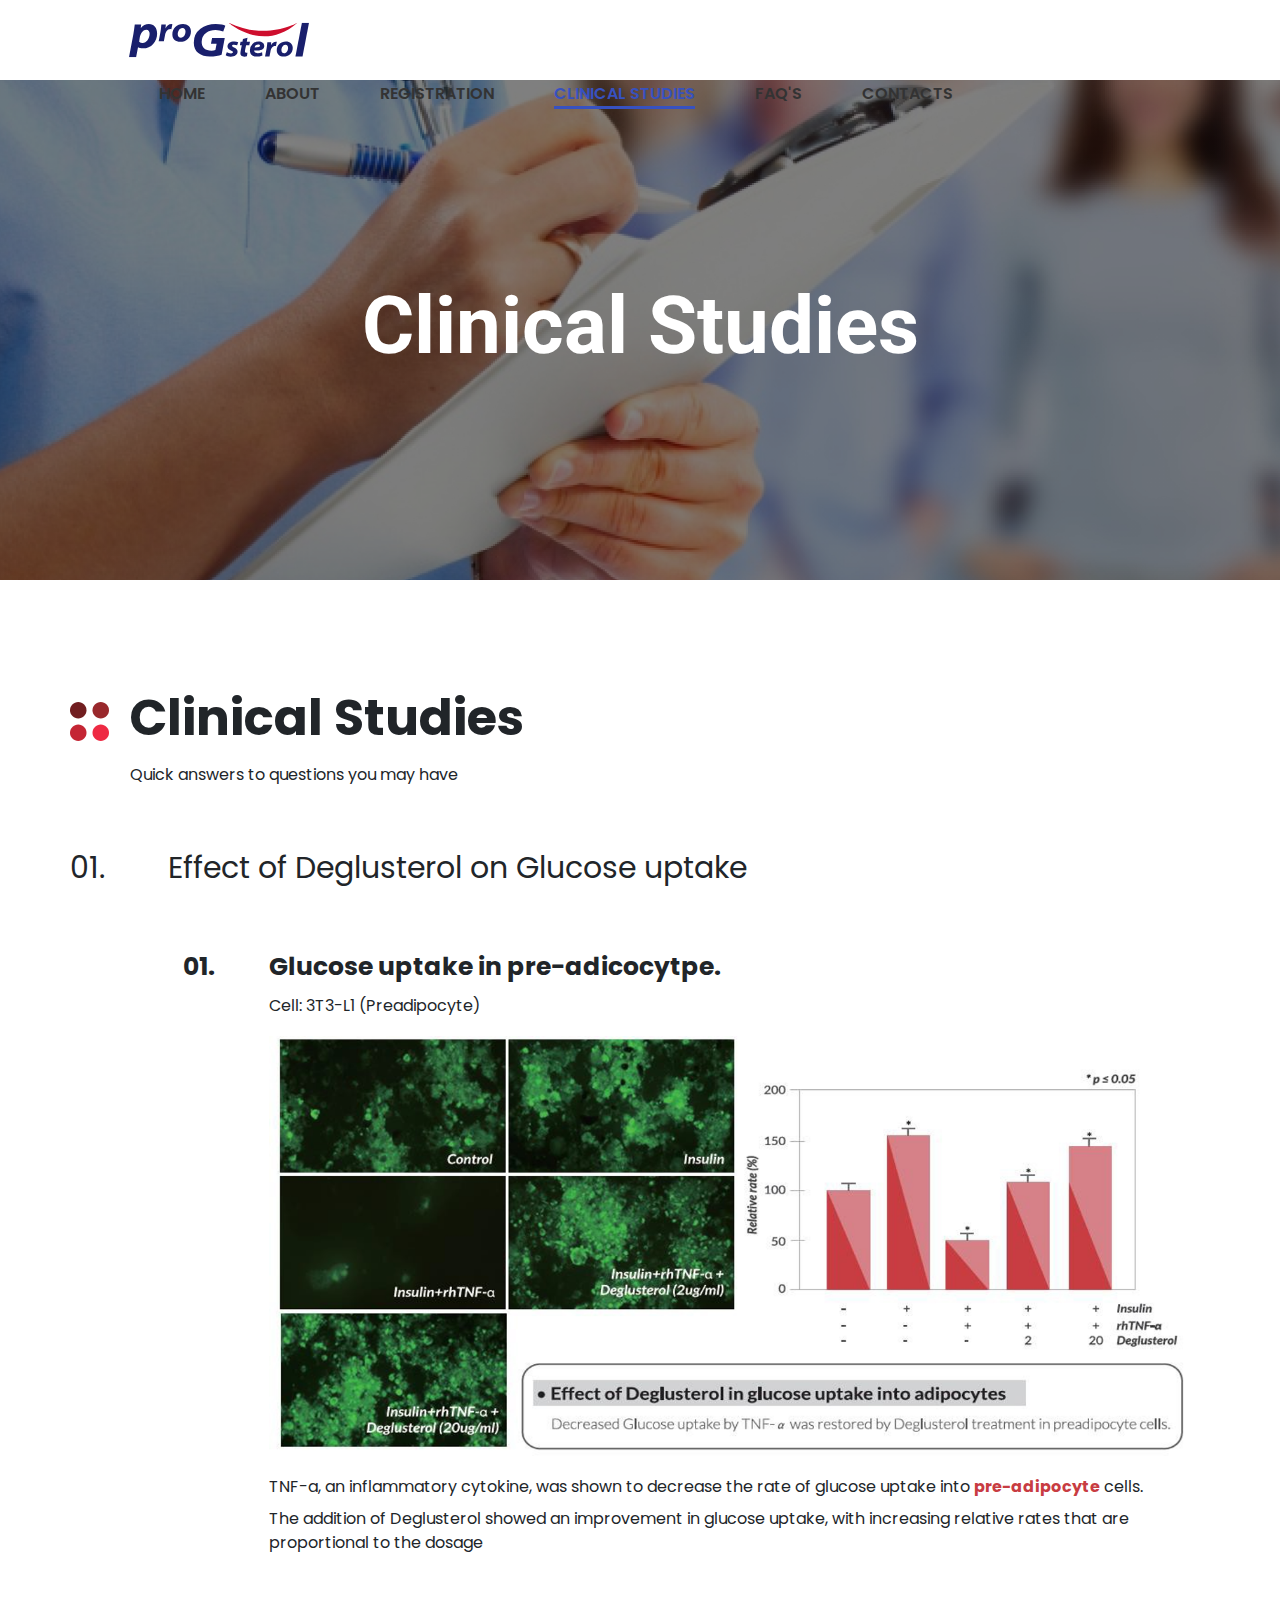
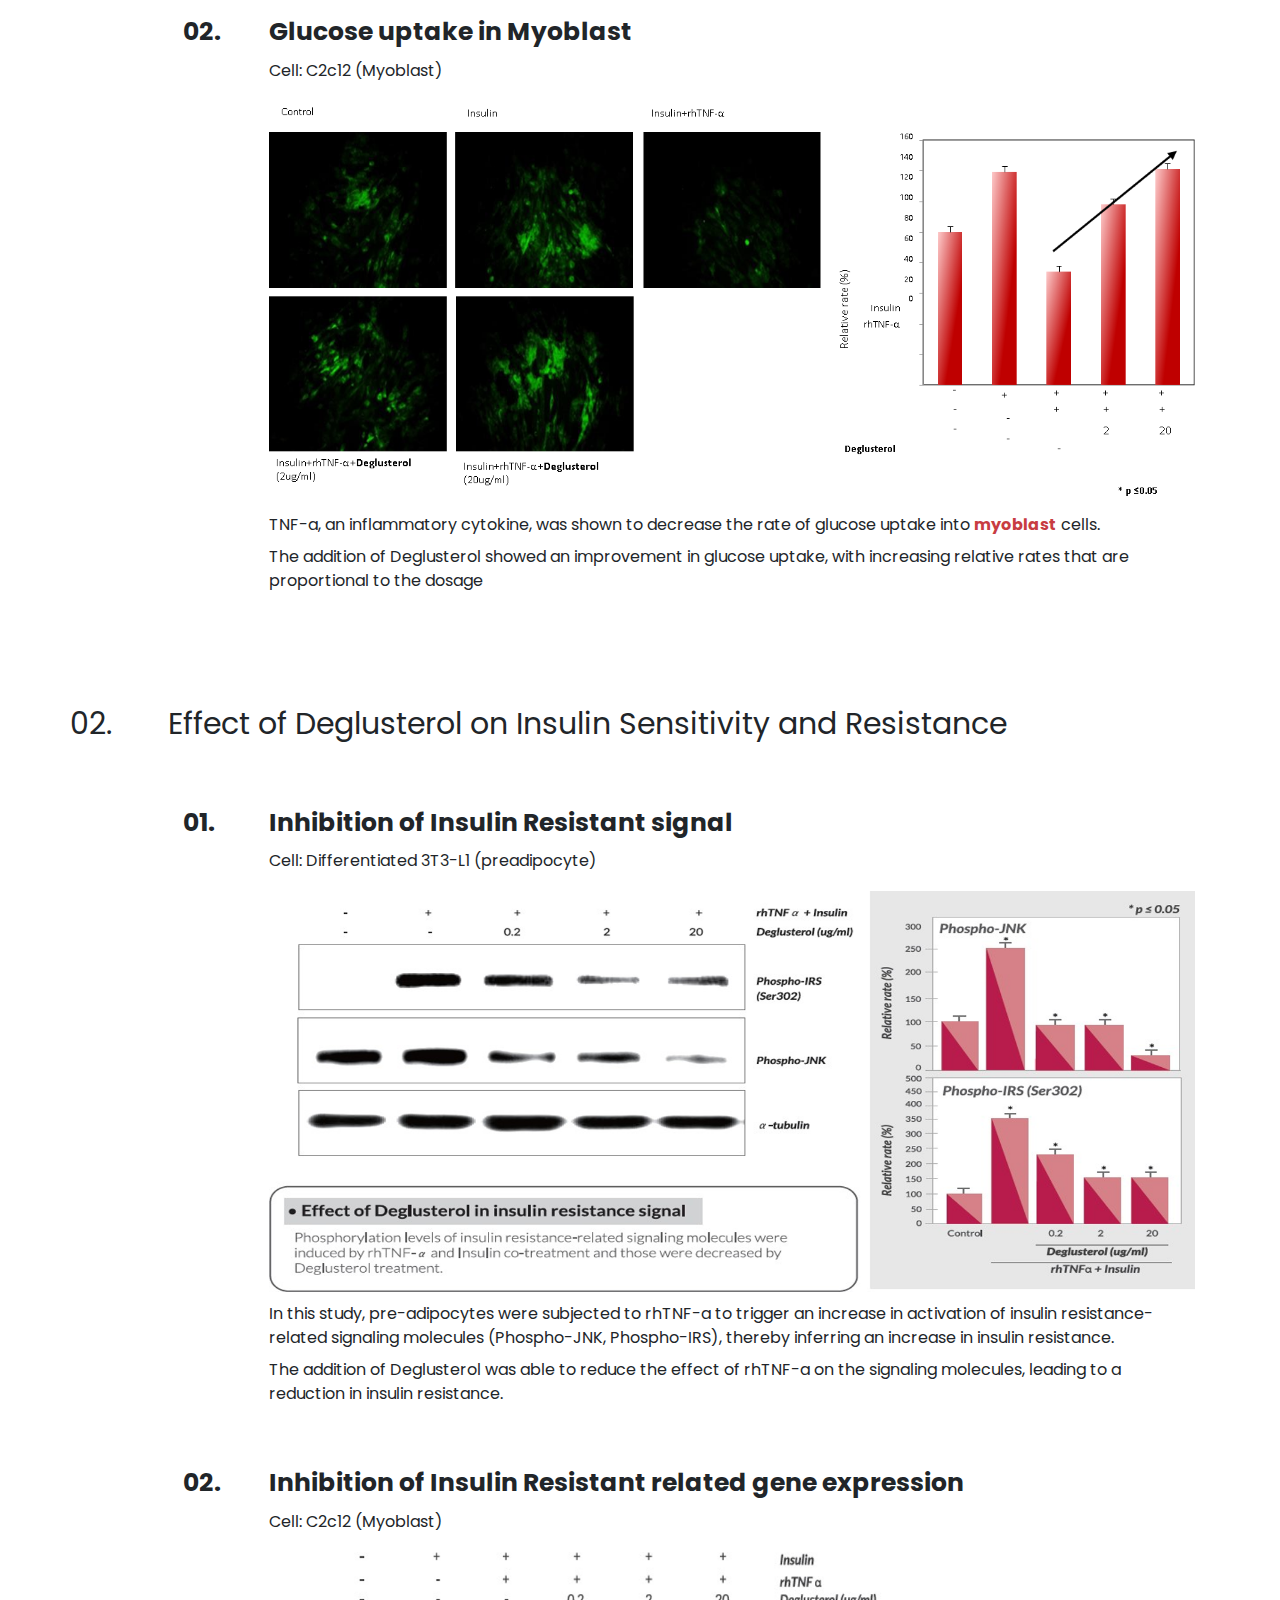
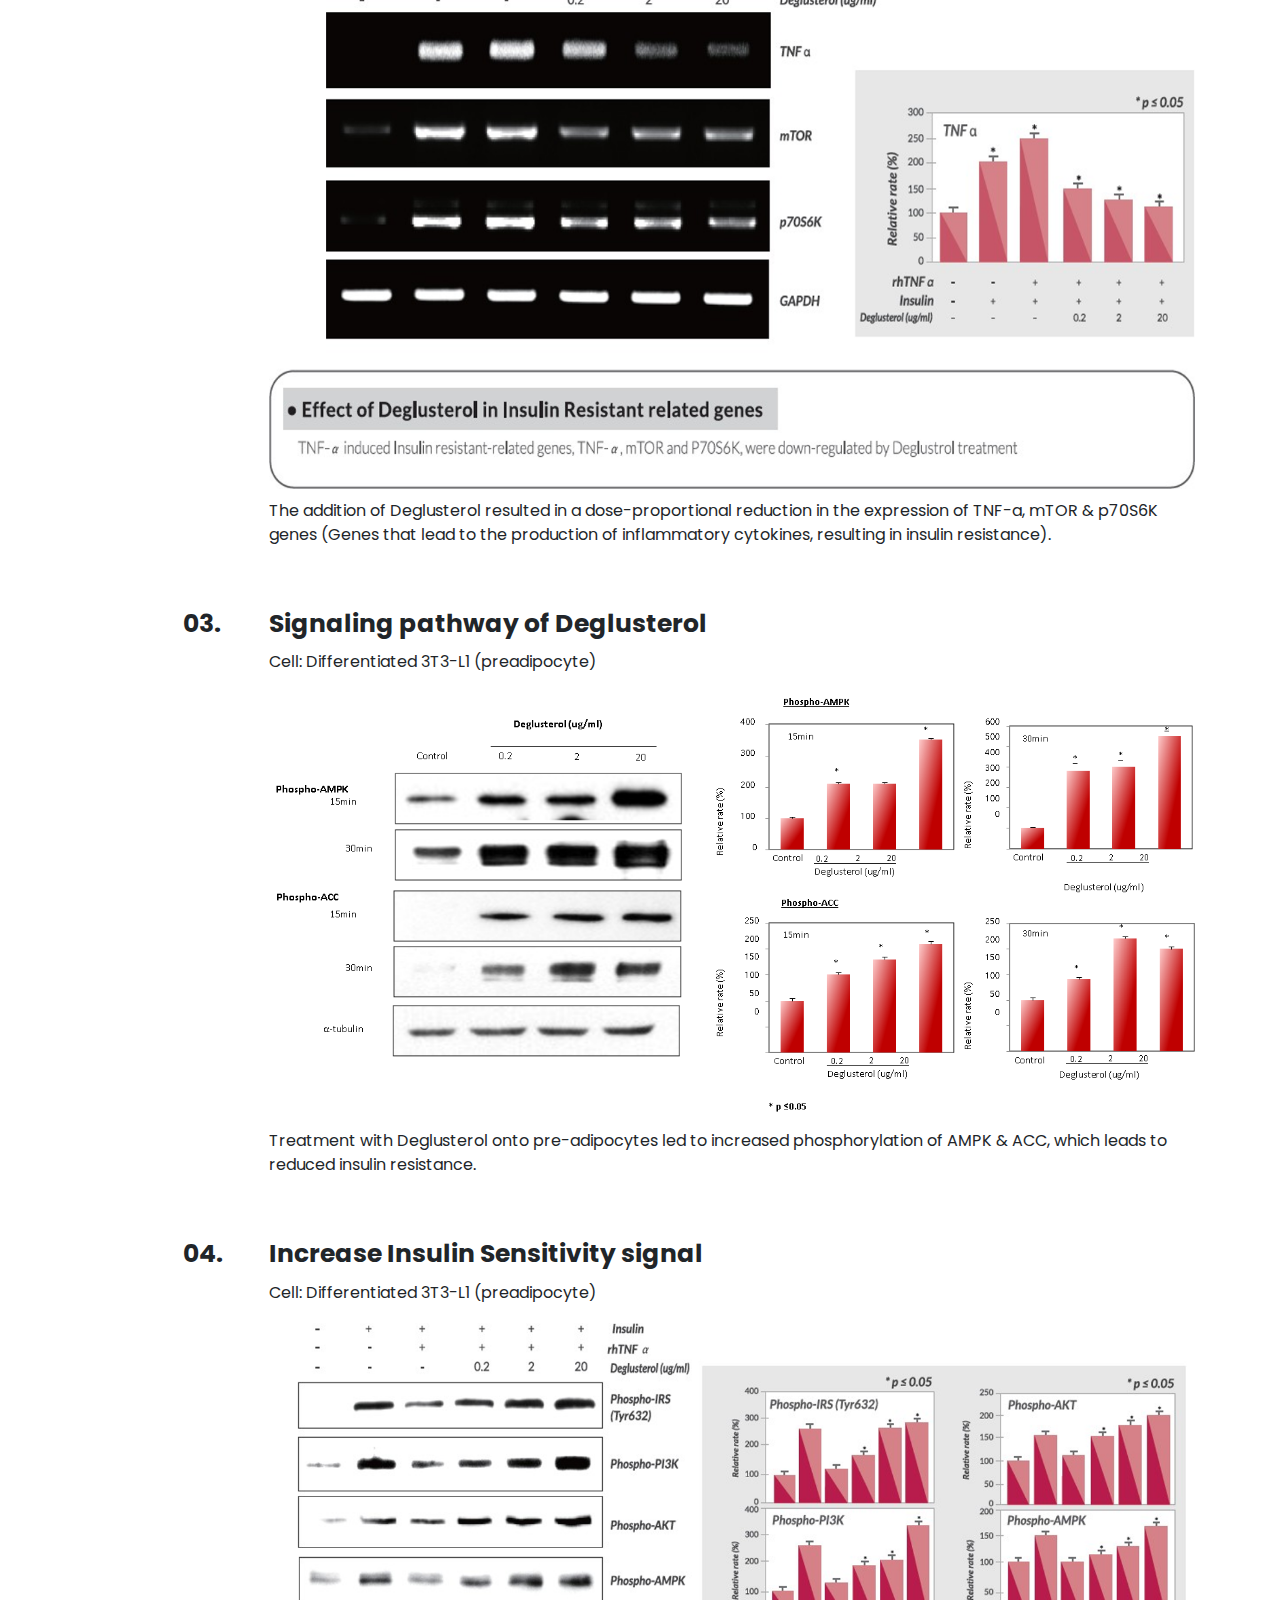
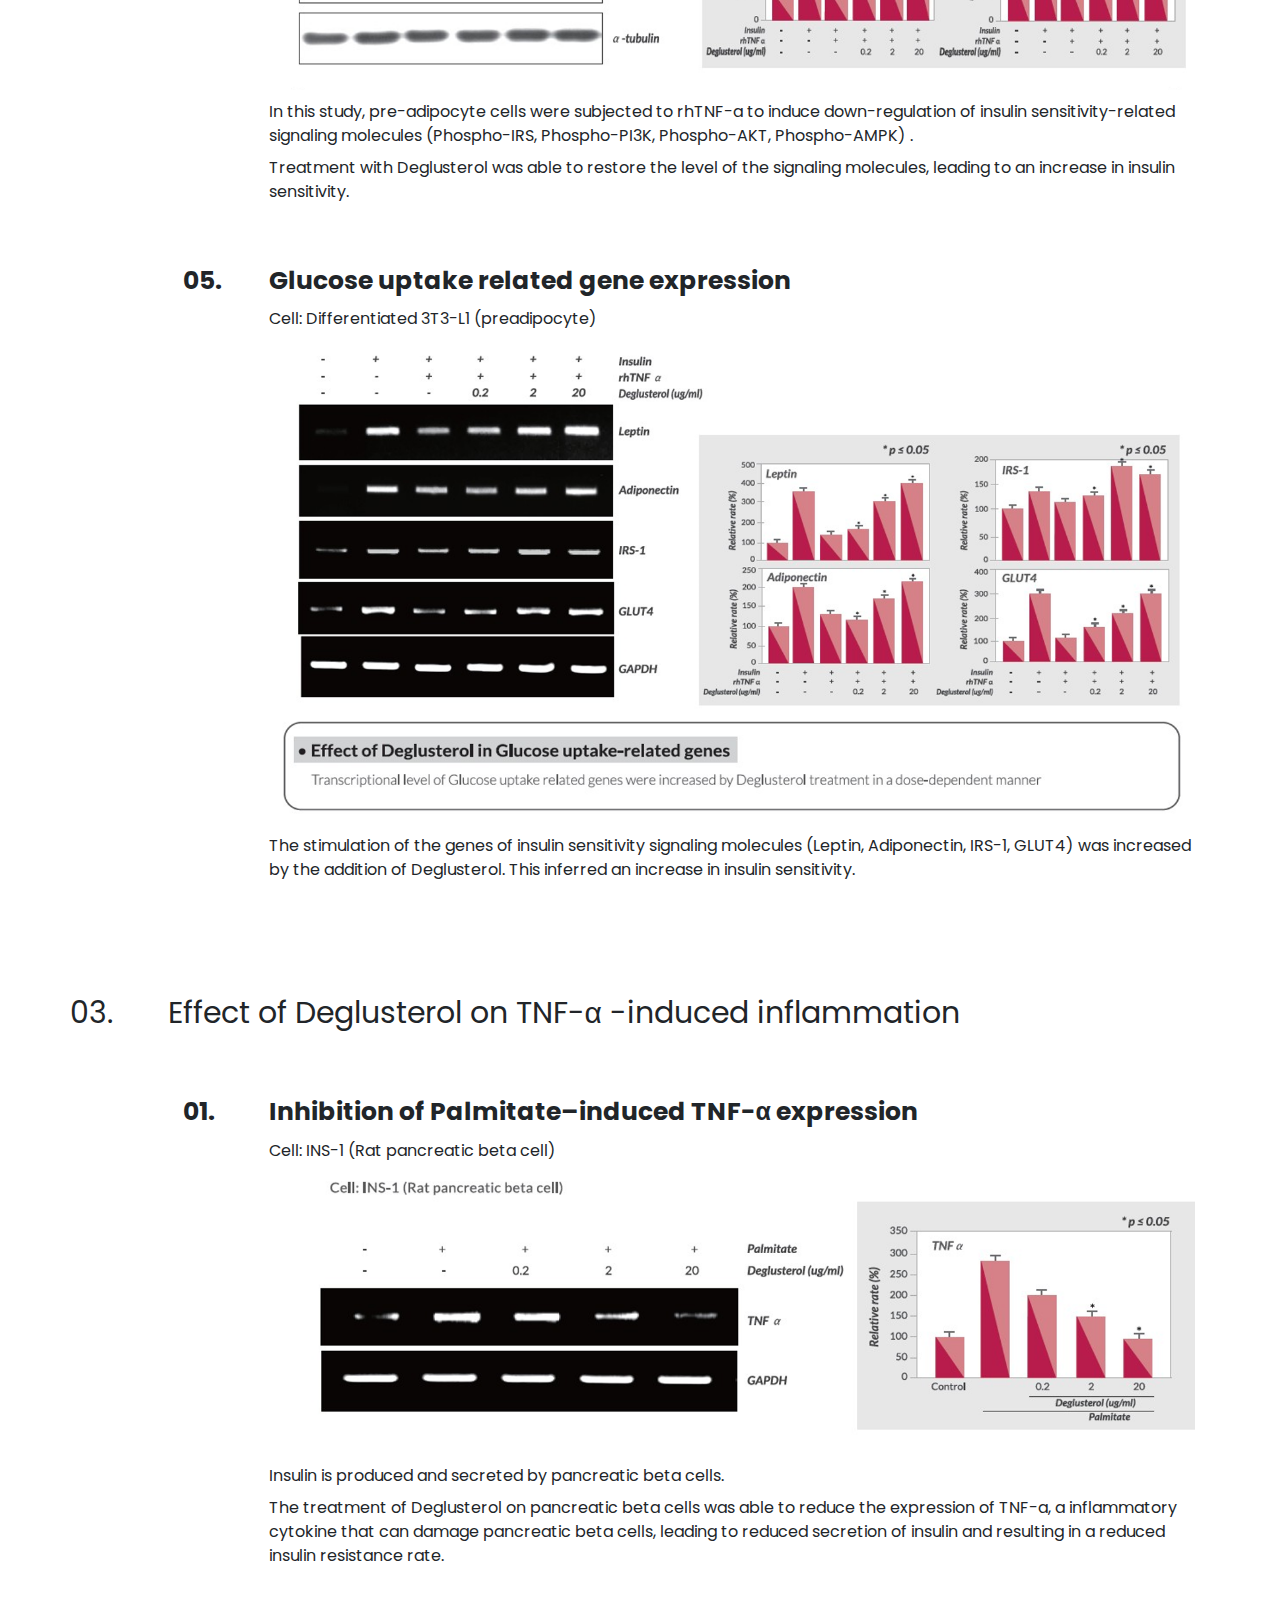
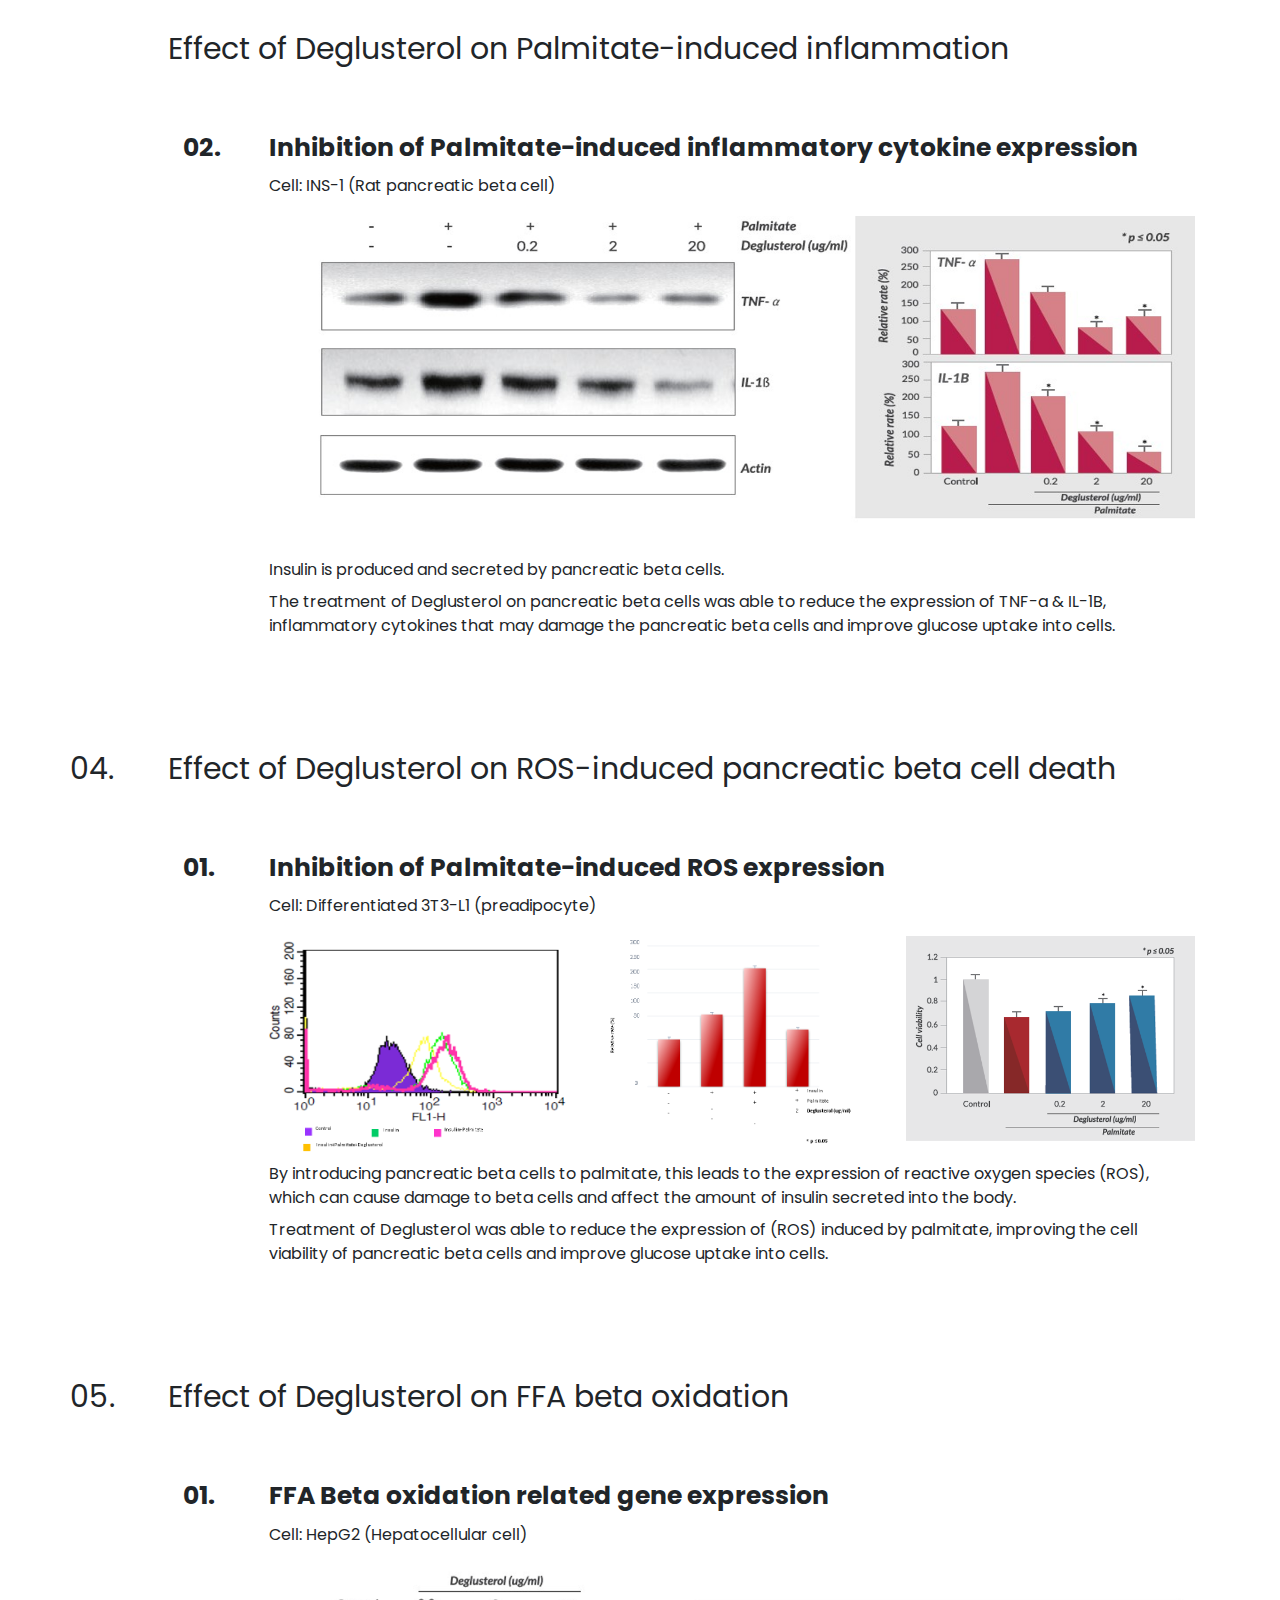
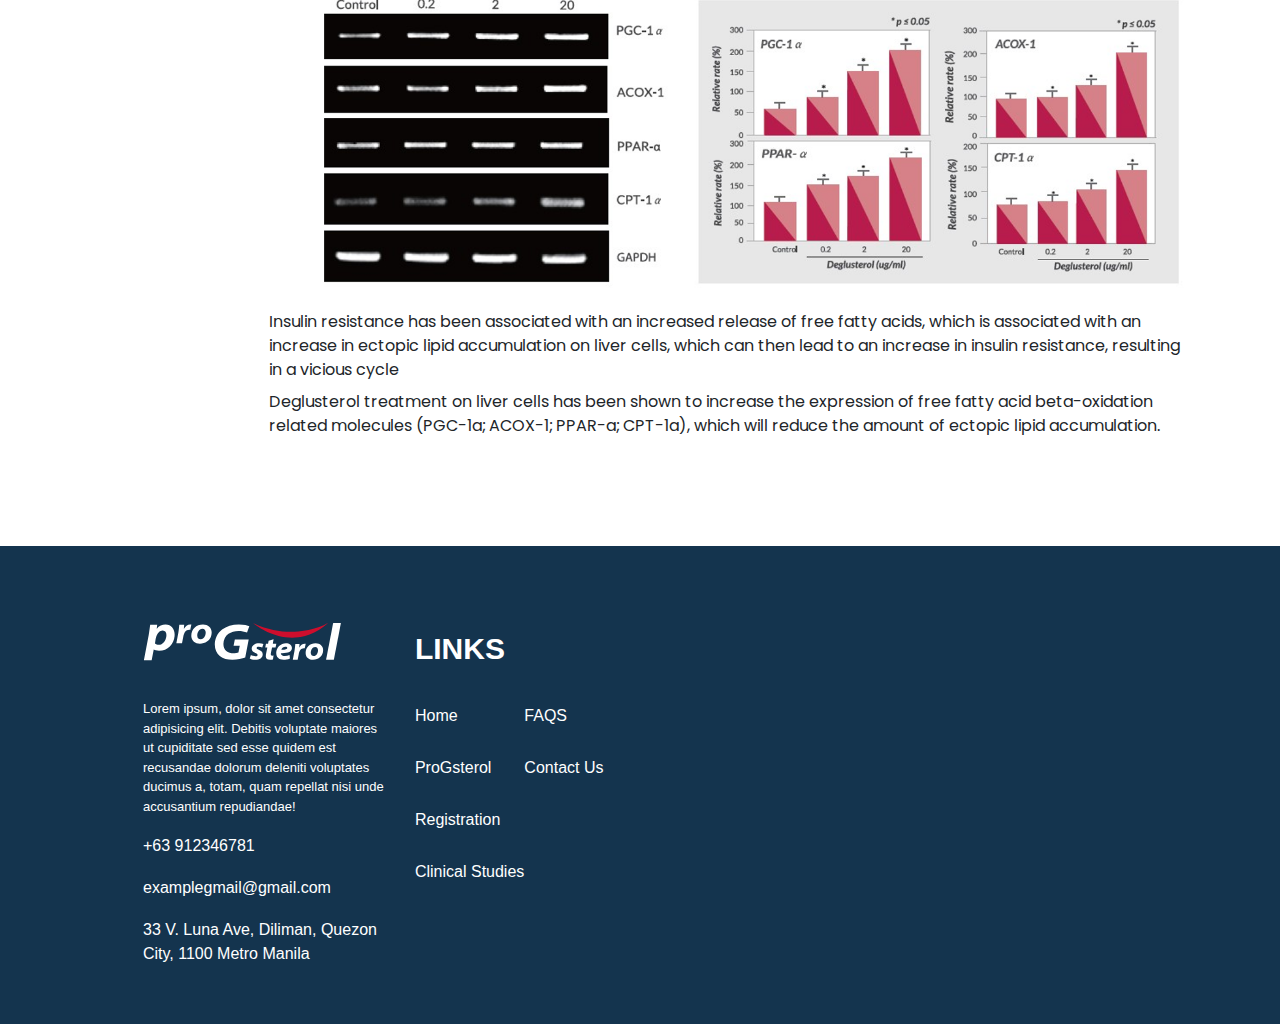
==== commit 37918deb: "Add files via upload" ====
--- a/cbph-clinical-studies.html
+++ b/cbph-clinical-studies.html
@@ -6,8 +6,11 @@
     <meta name="viewport" content="width=device-width, initial-scale=1.0">
     <title>Document</title>
     <link rel="stylesheet" href="https://cdn.jsdelivr.net/npm/bootstrap@4.0.0/dist/css/bootstrap.min.css" integrity="sha384-Gn5384xqQ1aoWXA+058RXPxPg6fy4IWvTNh0E263XmFcJlSAwiGgFAW/dAiS6JXm" crossorigin="anonymous">
-    <link rel="stylesheet" href="cbph-style.css">
-    <link rel="stylesheet" href="style-lib.css">
+    <!-- <link rel="stylesheet" href="cbph-style.css">
+    <link rel="stylesheet" href="style-lib.css"> -->
+    <link rel="stylesheet" href="styles/cbph-style.css">
+    <link rel="stylesheet" href="styles/style-lib.css">
+
     <link rel="stylesheet" href="https://cdnjs.cloudflare.com/ajax/libs/font-awesome/6.4.0/css/all.min.css" integrity="sha512-iecdLmaskl7CVkqkXNQ/ZH/XLlvWZOJyj7Yy7tcenmpD1ypASozpmT/E0iPtmFIB46ZmdtAc9eNBvH0H/ZpiBw==" crossorigin="anonymous" referrerpolicy="no-referrer" />
 
 
@@ -23,7 +26,7 @@
 </head>
 <body>
 
-    <div class="main-container">
+    <div class="main-container clinicalStudies__page">
         
         <!-- NAVBAR -->
         <div class="navbar w100 ">
@@ -60,7 +63,26 @@
                 <div class="hamburger hamburger-one"></div>
             </div>
             <div class="mobile-nav">
-              
+                <ul class="mobile-navbar font-opensans ">
+                    <li>
+                        <a href="index.html" class="menu">HOME</a>
+                    </li>
+                    <li>
+                        <a href="cbph-progsterol.html" class="menu">About</a>
+                    </li>
+                    <li>
+                        <a href="cbph-registration.html" class="menu">Registration</a>
+                    </li>
+                    <li>
+                        <a href="cbph-clinical-studies.html" class="menu-active">Clinical Studies</a>
+                    </li>
+                    <li>
+                        <a href="cbph-faqs.html" class="menu">FAQ'S</a>
+                    </li>
+                    <li>
+                        <a href="cbph-contact.html" class="menu">Contacts</a>
+                    </li>
+                </ul>
             </div>
         </div>
 
@@ -69,9 +91,9 @@
         </div>
         <!-- section one -->
 
-       <div class="container container-sxxx">
-
-          
+       <div class="container cs__container">
+
+            <!-- FOR WEB / TABLET  -->
 
             <div class="row d-flex flex-column font-poppins ">
                 <div class="col-12">
@@ -414,81 +436,75 @@
                             
             </div>
 
+
+
        </div>
 
 
        
-    
-      
-
-   
-
-       
-
-      
 
 
       
        
-        <div class="footer font-tahoma justify-content-between row d-flex">
-            <div class="d-flex col-7 row">
-                <div class="d-flex flex-column col-5  h100">
-                    <img src="images/proGsterol-logo.svg" alt="" class="footer-logo">
-                    <label for="" class="lb13 text-white mt-10">Lorem ipsum, dolor sit amet consectetur adipisicing elit. Debitis voluptate maiores ut cupiditate sed esse quidem est recusandae dolorum deleniti voluptates ducimus a, totam, quam repellat nisi unde accusantium repudiandae!</label>
-
-                    <label for="" class="lb16 text-white mt-10">+63 912346781</label>
-                    <label for="" class="lb16 text-white mt-10">examplegmail@gmail.com</label>
-                    <label for="" class="lb16 text-white mt-10">33 V. Luna Ave, Diliman, Quezon City, 1100 Metro Manila</label>
-
+    <div class="contact__footer font-tahoma justify-content-between row d-flex mt-0">
+        <div class="d-flex col-xl-8 col-lg-12  col-md-12 col-sm-12 col-xs-12 row">
+            <div class="d-flex flex-column col-xl-5 col-lg-5 col-md-6 col-sm-12    h100">
+                <img src="images/proGsterol-logo.svg" alt="" class="footer-logo">
+                <label for="" class="lb13 text-white mt-10">Lorem ipsum, dolor sit amet consectetur adipisicing elit. Debitis voluptate maiores ut cupiditate sed esse quidem est recusandae dolorum deleniti voluptates ducimus a, totam, quam repellat nisi unde accusantium repudiandae!</label>
+
+                <label for="" class="lb16 text-white mt-10">+63 912346781</label>
+                <label for="" class="lb16 text-white mt-10">examplegmail@gmail.com</label>
+                <label for="" class="lb16 text-white mt-10">33 V. Luna Ave, Diliman, Quezon City, 1100 Metro Manila</label>
+
+            </div>
+            <div class="d-flex flex-column col-xl-7 col-lg-7 col-md-6 col-sm-12 col-xs-12   h100">
+                <label for="" class="lb30 text-bold text-white mt-30">LINKS</label>
+
+                <div class="d-flex justify-content-even mt-15">
+
+                    <div class="d-flex flex-column">
+                        <label for="" class="lb16 text-white mt-10">Home</label>
+                        <label for="" class="lb16 text-white mt-20">ProGsterol</label>
+                        <label for="" class="lb16 text-white mt-20">Registration</label>
+                        <label for="" class="lb16 text-white mt-20">Clinical Studies</label>
+                        
+                    </div>
+                    <div class="d-flex flex-column">
+
+                        <label for="" class="lb16 text-white mt-10">FAQS</label>
+                        <label for="" class="lb16 text-white mt-20">Contact Us</label>
+                        <div class="d-flex mt-20">
+                            <i class="fa-brands fa-facebook-f socmed-logo"></i>
+                            <i class="fa-brands fa-instagram socmed-logo"></i>
+                            <i class="fa-solid fa-envelope socmed-logo"></i>
+                         </div>
+    
+                    </div>
                 </div>
-                <div class="d-flex flex-column col-7  h100">
-                    <label for="" class="lb30 text-bold text-white mt-30">LINKS</label>
-
-                    <div class="d-flex justify-content-even mt-15">
-
-                        <div class="d-flex flex-column">
-                            <label for="" class="lb16 text-white mt-10">Home</label>
-                            <label for="" class="lb16 text-white mt-20">ProGsterol</label>
-                            <label for="" class="lb16 text-white mt-20">Registration</label>
-                            <label for="" class="lb16 text-white mt-20">Clinical Studies</label>
-                            
-                        </div>
-                        <div class="d-flex flex-column">
-
-                            <label for="" class="lb16 text-white mt-10">FAQS</label>
-                            <label for="" class="lb16 text-white mt-20">Contact Us</label>
-                            <div class="d-flex mt-20">
-                                <i class="fa-brands fa-facebook-f socmed-logo"></i>
-                                <i class="fa-brands fa-instagram socmed-logo"></i>
-                                <i class="fa-solid fa-envelope socmed-logo"></i>
-                             </div>
-        
-                        </div>
-                    </div>
+            </div>
+
+        </div>
+        <!-- <div class="d-flex flex-column col-5">
+            <label for="" class="lb30 text-bold text-white mt-30" style="">Our News letter</label>
+
+            <div class="d-flex  mt-25">
+
+                <div class="d-flex flex-column">
+                    <label for="" class="lb13 text-white mt-10">Lorem ipsum, dolor sit amet consectetur adipisicing elit. Debitis voluptate maiores ut cupiditate sed esse
+                         quidem est recusandae dolorum deleniti voluptates ducimus a, totam, quam repellat nisi unde accusantium repudiandae!
+                         quidem est recusandae dolorum deleniti voluptates ducimus a, totam, quam repellat nisi unde accusantium repudiandae!</label>
+
+
+                         <div class="footer-inp mt-20">
+                            <input type="text" class="" placeholder="Email Address">
+                            <button>Subscribe Now</button>
+                         </div>
+
+                    
                 </div>
-
-            </div>
-            <div class="d-flex flex-column col-5">
-                <label for="" class="lb30 text-bold text-white mt-30" style="">Our News letter</label>
-
-                <div class="d-flex  mt-25">
-
-                    <div class="d-flex flex-column">
-                        <label for="" class="lb13 text-white mt-10">Lorem ipsum, dolor sit amet consectetur adipisicing elit. Debitis voluptate maiores ut cupiditate sed esse
-                             quidem est recusandae dolorum deleniti voluptates ducimus a, totam, quam repellat nisi unde accusantium repudiandae!
-                             quidem est recusandae dolorum deleniti voluptates ducimus a, totam, quam repellat nisi unde accusantium repudiandae!</label>
-
-
-                             <div class="footer-inp mt-20">
-                                <input type="text" class="" placeholder="Email Address">
-                                <button>Subscribe Now</button>
-                             </div>
-
-                        
-                    </div>
-                </div>
-            </div>
-        </div>
+            </div>
+        </div> -->
+    </div>
 
     </div>
 
--- a/cbph-style.css
+++ b/cbph-style.css
@@ -196,7 +196,8 @@
       right: -5%;
       padding: 0 60px;
       box-sizing: border-box;
-      opacity: 0;
+      /* opacity: 0; */
+      display: none;
    }
    .mobile-nav-body{
       /* display: none; */
@@ -279,22 +280,21 @@
     }
 
     .section-four{
-      height: 800px;
-      padding: 0 10%;
+      /* height: 800px; */
+      padding: 100px 10%;
       width: 100%;
       margin: 100px 0;
 
     }
 
     .section-five{
-      height: 600px;
       width: 100%;
       background-color: #191F6C;
       background-image: linear-gradient(rgba(0,0,0,0.5), rgba(0,0,0,0.5)), url(images/imagesss/tester-bg.jpeg);
       background-size: cover;
       background-position: center;
       /* background-attachment: scroll; */
-      padding: 0 10%;
+      padding: 100px 10%;
       margin: 100px 0;
 
     }
@@ -311,8 +311,8 @@
    }
 
    .section-six{
-      height: 800px;
-      padding: 0 10%;
+      /* height: 800px; */
+      padding: 100px 10%;
       width: 100%;
       margin: 100px 0;
 
@@ -320,11 +320,11 @@
    }
 
    .section-for-video{
-    height: 500px;
-    width: 100%;
+    /* height: 500px; */
+    /* width: 100%; */
     width: 100%;
     /* border: 1px solid red; */
-    position: absolute;
+    /* position: absolute; */
     bottom: 0;
 
    }
@@ -371,7 +371,7 @@
       /* box-shadow: rgba(0, 0, 0, 0.35) 0px 5px 15px; */
       /* box-shadow: rgba(149, 157, 165, 0.2) 0px 8px 24px; */
       box-shadow: rgba(0, 0, 0, 0.24) 0px 3px 8px;
-      height: 300px;
+      height: 320px;
       width: 450px;
       /* border: 1px solid red; */
       padding: 30px 30px;
@@ -403,55 +403,95 @@
     }
    
 
-  
-
+  .contact__map{
+    height: auto;
+    max-height: 500px;
+  }
+  .contact__right{
+    /* background: #191F6C; */
+      width: 100%;
+      background-color: #434672;
+      padding: 30px 50px;
+      background-image: linear-gradient(rgba(0,0,0,0.5), rgba(0,0,0,0.5)), url(images/bg/cbph-contact-us.jpg);
+      background-size: cover;
+      background-position: left center;
+      display: flex;
+      justify-content: center;
+  }
     .section-eight{
-        height: 900px;
+        /* height: 900px; */
         padding: 0 10%;
         width: 100%;
         margin: 100px 0;
         /* border: 1px solid red; */
     }
-    .section-eight input[type="text"]{
+    .contact__form input[type="text"]{
         border:none;
         border-bottom: 1px solid #555;
         outline: none;
         font-size: 15px;
         margin: 15px 0;
-        width: 80%;
+        width: 100%;
         padding: 5px 0px;
       }
-      .section-eight textarea{
+      .contact__form textarea{
         border: none;
         border-bottom: 1px solid #555;
         outline: none;
         font-size: 15px;
         margin: 15px 0;
-        width: 80%;
+        width: 100%;
         padding: 5px 0px;
         resize: none;
       }
       .section-eight input:focus{
         border: none;
-        border-bottom: 1px solid #111;
+        /* border-bottom: 2px solid #CA1A23; */
+        border-bottom: 1px solid #191F6C;
+        
       
       }
-      .section-eight textarea:focus{
+      .contact__form textarea:focus{
         border: none;
-        border-bottom: 1px solid #111;
+        border-bottom: 1px solid #191F6C;
       
       }
-
+      .contact__right .text-mini-title{
+        font-size: 20px;
+        color: #f4f4f4;
+
+      }
+      .contact__right .text-icon{
+        font-size: 30px;
+        color: #f4f4f4;
+        margin-right: 30px;
+
+      }
+      .contact__right .text-mini-desc{
+        font-size: 15px;
+        color: #f4f4f4;
+        
+      }
       .section-nine{
-        height: 500px;
+        padding: 100px 10%;
+        width: 100%;
+        margin: 100px 0;
+  
+     }
+     .progi__content2{
         padding: 0 10%;
         width: 100%;
         margin: 200px 0;
   
      }
+     .progi__content1{
+        padding: 0 10%;
+        width: 100%;
+  
+     }
 
     .footer{
-      margin: 100px 0;
+      margin: 100px 0 100px 0;
       height: 500px;
       padding: 50px 10%;
       width: 100%;
@@ -532,12 +572,13 @@
 
     }
     .char-icon{
-      height:100px;
-      width: 150px;
+      height: 120px;
       /* border: 1px solid red; */
+      width: 180px;
+      /* border: 1px solid red; */
    }
     .char-icon1{
-      height:100px;
+      height:120px;
       width: 100px;
       /* border: 1px solid red; */
    }
@@ -559,8 +600,16 @@
      .progi-dot{
         position: absolute;
         top: 0;
-        left: 0;
+        right: 0;
         right: 100px;
+        z-index: 10;
+        opacity: 0.3;
+     }
+     .homepg-progi-dot{
+        position: absolute;
+        top: 0;
+        right: 20px;
+        height: 50%;
         z-index: 10;
         opacity: 0.3;
      }
@@ -577,14 +626,14 @@
         width: 95%;
     }
      .progi-section-two{
-        height: 600px;
+        /* height: 600px; */
         width: 100%;
         background-color: #191F6C;
-        background-image: linear-gradient(rgba(0,0,0,0.3), rgba(0,0,0,0.3 )), url(images/cornnnns.png);
+        background-image: linear-gradient(rgba(0,0,0,0.5), rgba(0,0,0,0.5 )), url(images/bg/sweet-corn.jpg);
         background-size: cover;
-        background-position: right bottom ;
+        background-position:top center ;
         /* background-attachment: scroll; */
-        padding: 0 10%;
+        padding: 100px 3%;
         margin: 100px 0;
       
       }
@@ -632,6 +681,10 @@
       border: none;
       outline: none;
     }
+    .button-one:active{
+      border: none;
+      outline: none;
+    }
 
     
     .button-two{
@@ -639,19 +692,24 @@
       width:auto;
       font-size: 15px;
       background: white;
-      border: 1px solid #3a477c ;
       color: #3a477c;
       width: 200px;
       border-radius: 25px;
       cursor: pointer;
       outline: none;
+      border: 1px solid #3a477c ;
+
 
     }
     .button-two:hover{
       background: #3a477c;
       color: #ffffff;
       outline: none;
-      border: none;
+      /* border: none; */
+   
+    }
+    .button-two:focus{
+      outline: none;
    
     }
     .button-three{
@@ -787,4 +845,185 @@
       bottom: 20%;
       right:5%;
       width: 40%;
-   }+   }
+
+   /* CLINICAL STUDIES */
+   .text-page-header{
+    font-size: 80px;
+   }
+   .text-content-title{
+    font-size: 50px;
+    
+   }
+   .text-semi-content-title{
+    font-size: 40px;
+    
+   }
+   .text-title{
+    font-size: 30px;
+
+   }
+   .faqs-subtitle{
+    font-size: 20px;
+    
+   }
+   .faqs-subtitle:after{
+    content: '';
+    /* border: 1px solid red; */
+    /* background-color: red;
+    width: 300px;
+    height: 2px; */
+    
+   }
+   .text-semi-title{
+    font-size: 25px;
+    font-weight: bold;
+
+   }
+   .text-details{
+    font-size: 16px;
+
+   }
+
+
+   .registration-container{
+    height: 400px;
+    width: 100%;
+    background-color: #191F6C;
+    /* background-image: url(images/bg/blue-bg.jpg);
+    background-image:
+    linear-gradient(to bottom, rgba(245, 246, 252, 0.52), rgba(117, 19, 93, 0.73)),
+    url('images/background.jpg'); */
+    background-image: linear-gradient(rgba(0,0,0,0.5), rgba(0,0,0,0.5)), url(images/imagesss/tester-bg.jpeg);
+    background-size: cover;
+    background-position: center center;
+    margin-bottom: 50px;
+    padding: 0 10%;
+    margin: 0 100px 0 0;
+  }
+   .clinical_studies{
+    height: 400px;
+    width: 100%;
+    background-color: #191F6C;
+    /* background-image: url(images/bg/blue-bg.jpg);
+    background-image:
+    linear-gradient(to bottom, rgba(245, 246, 252, 0.52), rgba(117, 19, 93, 0.73)),
+    url('images/background.jpg'); */
+    background-image: linear-gradient(rgba(0,0,0,0.5), rgba(0,0,0,0.5)), url(images/clinical-studies-bg\ 1.jpg);
+    background-size: cover;
+    background-position: center center;
+    margin-bottom: 50px;
+    padding: 0 10%;
+    margin: 0 100px 0 0;
+  }
+
+
+   .contact__us{
+    height: 500px;
+    width: 100%;
+    background-color: #191F6C;
+    /* background-image: url(images/bg/blue-bg.jpg);
+    background-image:
+    linear-gradient(to bottom, rgba(245, 246, 252, 0.52), rgba(117, 19, 93, 0.73)),
+    url('images/background.jpg'); */
+    background-image: linear-gradient(rgba(0,0,0,0.5), rgba(0,0,0,0.5)), url(images/bg/contact-us-bg2.jpg);
+    background-size: cover;
+    background-position: center center;
+    margin-bottom: 50px;
+    padding: 0 10%;
+    margin: 0 100px 0 0;
+  }
+
+   .faqs{
+    height: 500px;
+    width: 100%;
+    background-color: #191F6C;
+    /* background-image: url(images/bg/blue-bg.jpg);
+    background-image:
+    linear-gradient(to bottom, rgba(245, 246, 252, 0.52), rgba(117, 19, 93, 0.73)),
+    url('images/background.jpg'); */
+    background-image: linear-gradient(rgba(0,0,0,0.4), rgba(0,0,0,0.2)), url(images/bg/faqs-bg.jpg);
+    background-size: cover;
+    background-position: center center;
+    margin-bottom: 50px;
+    padding: 0 10%;
+    margin: 0 100px 0 0;
+  }
+
+  .dot-icon{
+    
+  }
+
+  .container-sxxx{
+    margin-bottom: 500px;
+    padding-bottom: 500px;
+  }
+
+  .cs-content-container{
+    margin:50px 0px;
+  }
+
+  .text-details-red{
+    color: #C83C42;
+    font-weight: bold;
+  }
+  .text-details-blue{
+    color: #627FB0;
+    font-weight: bold;
+  }
+
+  .cstudies-img{
+    margin-top: 50px;
+  }
+
+.accordion-section .panel-default > .panel-heading {
+    border: 0;
+    /* background: #f4f4f4; */
+    padding: 0;
+    border-bottom: 1px solid #f6eded;
+}
+.accordion-section .panel-default .panel-title a {
+    display: block;
+    /* font-style: italic;
+    font-size: 1.5rem; */
+    /* font-weight: bold; */
+    /* color: #24313C; */
+    color: #525f69;
+    text-decoration: none;
+    font-size: 20px;
+    
+
+}
+.accordion-section .panel-default .panel-title  {
+    padding: 10px 20px;
+    position: relative;
+
+}
+.accordion-section .panel-default .panel-title a:after {
+    font-family: 'FontAwesome';
+    font-size: 25px;
+    content: "\f068";
+    color: #C83C42;
+    float: right;
+    position: absolute;
+    top: 0;
+    /* margin-top: -5px; */
+    right: 0;
+}
+
+
+.accordion-section .panel-default .panel-title a.collapsed:after {
+    content: "\2b";
+}
+.accordion-section .panel-default .panel-body {
+    font-size: 16px;
+    padding: 20px 70px  10px 70px;
+    border-bottom: 1px solid #f6eded;
+
+}
+.faq-four-dots{
+  /* position: absolute; */
+  width: 45px;
+  left: 0;
+  margin-left: 10px;
+}--- a/styles/cbph-style.css
+++ b/styles/cbph-style.css
@@ -0,0 +1,2639 @@
+@charset "UTF-8";
+@import url("https://fonts.googleapis.com/css2?family=Open+Sans:wght@500;600;700;800&family=Poppins:wght@400;500;600;700;800&family=Roboto:wght@400;500;700;900&display=swap");
+html {
+  scroll-behavior: smooth !important;
+}
+
+* {
+  margin: 0;
+  padding: 0;
+  box-sizing: border-box !important;
+  -moz-box-sizing: border-box;
+  /* line-height: 1.2!important; */
+}
+
+/* MINI CLASS NAME CSS LIBLARY */
+/* ----------------------------------------------------------------------------- */
+/* BACKGROUND COLORS */
+.main-container {
+  height: 100vh;
+  width: 100%;
+  /* background-color: #d1cfcf ; */
+  /* background-color: #666; */
+  position: relative;
+}
+
+.navbar {
+  display: flex;
+  justify-content: start;
+  align-items: center;
+  width: 100%;
+  height: 80px;
+  border: 1px solid white;
+  background: white;
+  padding: 0 10%;
+  color: #060606;
+  text-align: center;
+  position: relative;
+}
+
+.icon {
+  width: 20%;
+  display: flex;
+  height: 100%;
+}
+
+.icon-img {
+  width: 180px;
+}
+
+.navbar-right {
+  display: flex;
+  justify-content: space-between;
+  align-items: center;
+  /* height: 100%; */
+  width: auto;
+  font-weight: 600;
+  font-family: "Poppins", sans-serif;
+}
+
+.navbar-right li {
+  list-style-type: none;
+  padding: 0px 30px;
+  cursor: pointer;
+  margin-top: 3px;
+}
+
+.navbar-right .menu {
+  font-size: 16px;
+  text-decoration: none;
+  color: #333;
+  font-family: "Poppins", sans-serif;
+  text-transform: uppercase;
+  cursor: pointer;
+}
+
+.navbar-right .menu:after {
+  display: block;
+  content: "";
+  border-bottom: solid 3px #3751c0;
+  transform: scaleX(0);
+  transition: transform 300ms ease-in-out;
+}
+
+.navbar-right .menu:hover:after {
+  transform: scaleX(1);
+}
+
+.navbar-right .menu:hover {
+  color: #3751c0;
+}
+
+/* WHEN ACTIVE  */
+.navbar-right .menu-active {
+  font-size: 16px;
+  text-decoration: none;
+  color: #3751c0;
+  font-family: "Poppins", sans-serif;
+  text-transform: uppercase;
+  cursor: pointer;
+}
+
+.navbar-right .menu-active:after {
+  display: block;
+  content: "";
+  border-bottom: solid 3px #3751c0;
+  /* transform: scaleX(0);   */
+  transition: transform 300ms ease-in-out;
+}
+
+.mobile-navbar {
+  display: flex;
+  justify-content: space-between;
+  align-items: center;
+  width: 100%;
+  height: 50%;
+  font-weight: 600;
+  font-family: "Poppins", sans-serif;
+  padding: 50px 0;
+  margin: 50px 0;
+}
+.mobile-navbar li {
+  list-style-type: none;
+  padding: 20px 30px;
+  cursor: pointer;
+}
+.mobile-navbar .menu {
+  font-size: 18px;
+  text-decoration: none;
+  color: #fff;
+  font-family: "Poppins", sans-serif;
+  text-transform: uppercase;
+  cursor: pointer;
+}
+.mobile-navbar .menu:after {
+  display: block;
+  content: "";
+  border-bottom: solid 3px #C83C42;
+  transform: scaleX(0);
+  transition: transform 300ms ease-in-out;
+}
+.mobile-navbar .menu-active {
+  font-size: 18px;
+  text-decoration: none;
+  color: #fff;
+  font-family: "Poppins", sans-serif;
+  text-transform: uppercase;
+  cursor: pointer;
+}
+.mobile-navbar .menu-active:after {
+  display: block;
+  content: "";
+  /* transform: scaleX(0);   */
+  transition: transform 300ms ease-in-out;
+}
+
+.navbar-right .menu:hover:after {
+  transform: scaleX(1);
+}
+
+.navbar-right .menu:hover {
+  color: #3751c0;
+}
+
+/* WHEN ACTIVE  */
+.navbar-right .menu-active {
+  font-size: 16px;
+  text-decoration: none;
+  color: #3751c0;
+  font-family: "Poppins", sans-serif;
+  text-transform: uppercase;
+  cursor: pointer;
+}
+
+.navbar-right .menu-active:after {
+  display: block;
+  content: "";
+  border-bottom: solid 3px #3751c0;
+  /* transform: scaleX(0);   */
+  transition: transform 300ms ease-in-out;
+}
+
+/* Icon 1 */
+.icon-one {
+  position: fixed;
+  top: 20px;
+  right: 10px;
+  width: 100px;
+  height: 60px;
+  cursor: pointer;
+  display: none;
+  cursor: pointer;
+  z-index: 999;
+}
+
+.hamburger {
+  top: 20px;
+  left: 10%;
+  width: 50px;
+  height: 5px;
+  /* background: #FCFCFC; */
+  background: #3751c0;
+  z-index: 999;
+  position: absolute;
+  box-shadow: 0 2px 5px rgba(0, 0, 0, 0.2);
+  transition: 0.5s;
+}
+
+.hamburger:before {
+  top: -10px;
+}
+
+.hamburger:after {
+  top: 10px;
+}
+
+.hamburger-one:before,
+.hamburger-one:after {
+  content: "";
+  position: absolute;
+  width: 30px;
+  height: 5px;
+  background: #3751c0;
+  /* background:#FCFCFC; */
+  box-shadow: 0 2px 5px rgba(0, 0, 0, 0.2);
+  transition: 0.5s;
+}
+
+.icon-one.active-one .hamburger-one {
+  background: rgba(0, 0, 0, 0);
+  box-shadow: 0 2px 5px rgba(0, 0, 0, 0);
+}
+
+.icon-one.active-one .hamburger-one:before {
+  top: 0;
+  transform: rotate(45deg);
+}
+
+.icon-one.active-one .hamburger-one:after {
+  top: 0;
+  transform: rotate(135deg);
+  box-shadow: 0 -2px 5px rgba(0, 0, 0, 0.2);
+}
+
+.show-navbar {
+  display: block;
+}
+
+.main-container {
+  /* background-color: rgba(0, 0, 0, 0.5);  */
+}
+
+.sidenav {
+  position: relative;
+  z-index: 999;
+}
+
+.mobile-nav {
+  height: 100vh;
+  width: 50%;
+  min-width: 300px;
+  background: #14344E;
+  position: fixed;
+  top: 0;
+  bottom: 0;
+  right: -5%;
+  padding: 0 60px;
+  box-sizing: border-box;
+  display: none;
+}
+
+.mobile-nav-body {
+  /* display: none; */
+  opacity: 0;
+}
+
+.show-mobile-navbar {
+  display: block;
+  transform: translateX(-10%);
+  transition: transform 0.3s ease-in-out;
+}
+
+@media screen and (max-width: 920px) {
+  .navbar-right {
+    background-color: olive;
+    display: none;
+  }
+  .mobile-navbar {
+    display: block;
+  }
+  .icon-one {
+    display: block;
+  }
+}
+.section-one {
+  height: 800px;
+  padding: 0 10%;
+  width: 100%;
+}
+
+.img-sec1 {
+  z-index: 9999;
+  height: 85%;
+}
+
+.img-dot {
+  position: absolute;
+  top: 20px;
+  right: -5%;
+  left: 20%;
+  bottom: 50%;
+  z-index: 10;
+  opacity: 0.3;
+}
+
+.section-two {
+  height: 800px;
+  padding: 0 10%;
+  width: 100%;
+  margin: 100px 0;
+}
+
+.contact__footer {
+  margin: 100px 0 100px 0;
+  /* height: 500px; */
+  padding: 50px 10%;
+  width: 100%;
+  background-color: #14344E;
+  /* background-image: linear-gradient(rgba(0,0,0,0.5), rgba(0,0,0,0.5)), url(images/imagesss/tester-bg.jpeg); */
+  background-size: cover;
+  background-position: center;
+}
+
+.footer-logo {
+  width: 200px;
+}
+
+.footer-inp {
+  border: none;
+  font-size: 15px;
+  background: white;
+  color: white;
+  width: 100%;
+  display: flex;
+  position: relative;
+  border-radius: 25px;
+  outline: none;
+}
+
+.footer-inp input[type=text] {
+  width: 100%;
+  padding: 15px 20px;
+  font-size: 14px;
+  cursor: pointer;
+  width: 70%;
+  border-top-left-radius: 25px;
+  border-bottom-left-radius: 25px;
+  border: none;
+}
+
+.footer-inp button {
+  position: absolute;
+  top: 0;
+  right: 0;
+  bottom: 0;
+  width: 0;
+  cursor: pointer;
+  width: 30%;
+  color: white;
+  border: none;
+  border-top-right-radius: 25px;
+  border-bottom-right-radius: 25px;
+  background: #CA1A23;
+  outline: none;
+}
+
+.socmed-logo {
+  color: white;
+  font-size: 30px;
+  margin-right: 20px;
+}
+
+/* CONTACT US FOOTER  */
+.footer {
+  margin: 100px 0 100px 0;
+  height: 500px;
+  padding: 50px 10%;
+  width: 100%;
+  background-color: #14344E;
+  /* background-image: linear-gradient(rgba(0,0,0,0.5), rgba(0,0,0,0.5)), url(images/imagesss/tester-bg.jpeg); */
+  background-size: cover;
+  background-position: center;
+}
+
+.footer-logo {
+  width: 200px;
+}
+
+.footer-inp {
+  border: none;
+  font-size: 15px;
+  background: white;
+  color: white;
+  width: 100%;
+  display: flex;
+  position: relative;
+  border-radius: 25px;
+  outline: none;
+}
+
+.footer-inp input[type=text] {
+  width: 100%;
+  padding: 15px 20px;
+  font-size: 14px;
+  cursor: pointer;
+  width: 70%;
+  border-top-left-radius: 25px;
+  border-bottom-left-radius: 25px;
+  border: none;
+}
+
+.footer-inp button {
+  position: absolute;
+  top: 0;
+  right: 0;
+  bottom: 0;
+  width: 0;
+  cursor: pointer;
+  width: 30%;
+  color: white;
+  border: none;
+  border-top-right-radius: 25px;
+  border-bottom-right-radius: 25px;
+  background: #CA1A23;
+  outline: none;
+}
+
+.socmed-logo {
+  color: white;
+  font-size: 30px;
+  margin-right: 20px;
+}
+
+.img-sec2 {
+  z-index: 999;
+  width: 100%;
+  height: 65%;
+}
+
+.progi-poster {
+  position: absolute;
+  bottom: 0;
+}
+
+.circle-dot {
+  position: absolute;
+  top: 10%;
+  bottom: 0;
+  right: 10%;
+  left: 0;
+  opacity: 0.2;
+  z-index: 10;
+}
+
+.char-icon {
+  height: 120px;
+  width: 180px;
+}
+
+.char-icon1 {
+  height: 120px;
+  width: 100px;
+}
+
+/* --------------------------------- */
+/* PROGSTEROL PAGE */
+.progi-section-one {
+  height: 600px;
+  padding: 0 10%;
+  width: 100%;
+  margin-bottom: 100px;
+}
+
+.progi-dot {
+  position: absolute;
+  top: 0;
+  right: 0;
+  right: 100px;
+  z-index: 10;
+  opacity: 0.3;
+}
+
+.progi-prod {
+  position: absolute;
+  top: 50px;
+  right: 0;
+  width: 70%;
+}
+
+.progi-drinking-water {
+  position: absolute;
+  bottom: 0;
+  right: 0;
+  width: 95%;
+}
+
+.text-semi-white {
+  color: #ccbbbb;
+}
+
+/* --------------------------------- */
+.color-theme {
+  color: #191F6C;
+}
+
+.button-one {
+  padding: 15px 20px;
+  width: auto;
+  font-size: 15px;
+  background: #191F6C;
+  color: white;
+  width: 200px;
+  border-radius: 25px;
+  cursor: pointer;
+  border: none;
+  outline: none;
+}
+
+.button-one:hover {
+  font-size: 15px;
+  background: rgb(35, 56, 139);
+  color: white;
+  border: none;
+  outline: none;
+}
+
+.button-one:active {
+  border: none;
+  outline: none;
+}
+
+.button-two {
+  padding: 15px 20px;
+  width: auto;
+  font-size: 15px;
+  background: white;
+  color: #3a477c;
+  width: 200px;
+  border-radius: 25px;
+  cursor: pointer;
+  outline: none;
+  border: 1px solid #3a477c;
+}
+
+.button-two:hover {
+  background: #3a477c;
+  color: #ffffff;
+  outline: none;
+  /* border: none; */
+}
+
+.button-two:focus {
+  outline: none;
+}
+
+.button-three {
+  width: 200px;
+  padding: 5px 20px;
+  font-size: 15px;
+  background: white;
+  border: 1px solid #3a477c;
+  color: #3a477c;
+  border-radius: 25px;
+  cursor: pointer;
+  font-size: 16px;
+}
+
+.button-three:hover {
+  background: #3a477c;
+  color: #ffffff;
+}
+
+.watch-icon {
+  font-size: 20px;
+  color: #191F6C;
+  padding: 10px 10px 10px 12px;
+  border-radius: 50%;
+  height: 40px;
+  width: 40px;
+  display: flex;
+  justify-content: center;
+  align-items: center;
+}
+
+.theme-red {
+  color: #CA1A23;
+}
+
+.icon-title-ndi {
+  /* height: 50px; */
+  /* border: 1px solid red; */
+}
+
+/* ------------------------------------- */
+/* WATCH VIDEO MODAL */
+.modal-video {
+  display: none;
+  position: fixed;
+  background-color: rgba(0, 0, 0, 0.7); /* Black background with transparency */
+  z-index: 999; /* Sit on top of other elements */
+  left: 0;
+  top: 0;
+  bottom: 0;
+  right: 0;
+  overflow: hidden; /* Enable scrolling if needed */
+}
+
+.modal-content {
+  /* background-color: #fefefe; */
+  background-color: rgba(0, 0, 0, 0.7); /* Black background with transparency */
+  margin: 15% auto; /* Center the modal on the screen */
+  border: 1px solid #888;
+  width: 600px;
+  position: relative;
+  padding: 20px;
+}
+
+.video-container {
+  height: 100%;
+  width: 100%;
+}
+
+.videoContainer video {
+  height: 100%;
+  width: 100%;
+}
+
+/* Define the CSS class to adjust the height and width of the video */
+.video-container video {
+  height: 100%;
+  width: 100%;
+}
+
+.close {
+  /* color: #aaa; */
+  color: #fff;
+  float: right;
+  font-size: 28px;
+  font-weight: bold;
+  cursor: pointer;
+  position: absolute;
+  right: 0;
+  top: -30px;
+}
+
+.close:hover,
+.close:focus {
+  color: #000;
+  text-decoration: none;
+  cursor: pointer;
+}
+
+/* -------------------------------------- */
+.section-three-numbers:before {
+  content: "";
+  position: absolute;
+  height: 40%;
+  background: red;
+  width: 8px;
+  top: 10px;
+  /* display: flex; */
+  /* align-items: center; */
+}
+
+/* CLINICAL STUDIES */
+.text-page-header {
+  font-size: 80px;
+}
+
+.text-content-title {
+  font-size: 50px;
+}
+
+.text-semi-content-title {
+  font-size: 40px;
+}
+
+.text-title {
+  font-size: 30px;
+}
+
+.faqs-subtitle {
+  font-size: 20px;
+}
+
+.faqs-subtitle:after {
+  content: "";
+  /* border: 1px solid red; */
+  /* background-color: red;
+  width: 300px;
+  height: 2px; */
+}
+
+.text-details {
+  font-size: 16px;
+}
+
+.swiper {
+  width: 100%;
+  height: 100%;
+}
+
+.swiper-slide {
+  text-align: center;
+  font-size: 18px;
+  background: #fff;
+  display: flex;
+  justify-content: center;
+  align-items: center;
+  width: 100%;
+  padding: 0 20px;
+}
+
+.swiper-slide img {
+  display: block;
+  width: 100%;
+  height: 100%;
+  -o-object-fit: cover;
+     object-fit: cover;
+}
+
+.box1 {
+  box-shadow: rgba(0, 0, 0, 0.24) 0px 3px 8px;
+  height: auto;
+  width: auto;
+  padding: 30px 30px;
+  border-radius: 30px;
+}
+
+.testimonial-picture {
+  height: 50px !important;
+  width: 50px !important;
+  border-radius: 50%;
+}
+
+.fa-star {
+  color: #191F6C;
+}
+
+.quoate {
+  color: #191F6C;
+  font-size: 70px;
+  position: absolute;
+  top: 20px;
+}
+
+.main__page .section__one {
+  padding: 0 10%;
+  width: 100%;
+}
+.main__page .section__one .homepg-progi-dot {
+  position: absolute;
+  top: 0;
+  right: 20px;
+  height: 50%;
+  z-index: 10;
+  opacity: 0.3;
+}
+.main__page .section__one .section__one__left {
+  order: 1;
+}
+.main__page .section__one .section__one__right {
+  order: 2;
+}
+.main__page .section__two {
+  padding: 0 10%;
+  width: 100%;
+  margin: 100px 0;
+}
+.main__page .section__two .prod-combine-container {
+  height: auto;
+  width: auto;
+  display: flex;
+  justify-content: center;
+  align-items: center;
+  position: relative;
+  padding: 20px 30px;
+}
+.main__page .section__two .img-prod-combine {
+  height: 560px;
+  width: auto;
+  z-index: 988;
+}
+.main__page .section__two .img-prod-combine-bg {
+  position: absolute;
+  opacity: 0.5;
+  z-index: 99;
+  top: 0;
+  bottom: 0;
+  left: 0;
+  right: 0;
+}
+.main__page .section__three {
+  padding: 50px 10%;
+  height: 500px;
+  width: 100%;
+  background-color: #191F6C;
+  background-image: linear-gradient(rgba(0, 0, 0, 0.4), rgba(0, 0, 0, 0.2)), url(../images/bg/blue-bg.jpg);
+  background-size: cover;
+  margin-bottom: 50px;
+  padding: 0 10%;
+  margin: 100px 0;
+}
+.main__page .section__three .progi-logo-white {
+  width: 150px;
+}
+.main__page .section__three .img-stick-front {
+  position: absolute;
+  top: 15%;
+  right: 20%;
+  width: 40%;
+}
+.main__page .section__three .img-stick-back {
+  position: absolute;
+  bottom: 20%;
+  right: 5%;
+  width: 40%;
+}
+.main__page .section__four {
+  /* height: 800px; */
+  padding: 100px 10%;
+  width: 100%;
+  margin: 100px 0;
+}
+.main__page .section__four .section__four__left {
+  margin-top: 50px;
+}
+.main__page .section__four .section__fou__right {
+  margin-top: 50px;
+}
+.main__page .section__four .text-icon-title {
+  height: 60px;
+  /* border: 1px solid red!important; */
+  display: flex;
+  align-items: start;
+  font-size: 20px;
+}
+.main__page .section__four .char-icon {
+  height: 120px;
+  width: 180px;
+}
+.main__page .section__four .char-icon1 {
+  height: 120px;
+  width: 100px;
+}
+.main__page .section__four .text-icon-title {
+  height: 60px;
+  /* border: 1px solid red!important; */
+  display: flex;
+  align-items: start;
+  font-size: 20px;
+}
+.main__page .section__four .text-icon-details {
+  height: 80px;
+  display: flex;
+  align-items: start;
+  /* border: 1px solid red!important; */
+  font-size: 12px;
+}
+.main__page .section__five {
+  width: 100%;
+  background-color: #191F6C;
+  background-image: linear-gradient(rgba(0, 0, 0, 0.5), rgba(0, 0, 0, 0.5)), url(../images/imagesss/tester-bg.jpeg);
+  background-size: cover;
+  background-position: center;
+  padding: 100px 10%;
+  margin: 100px 0;
+}
+.main__page .section__five .progi-logo-white-two {
+  width: 400px;
+}
+.main__page .section__six {
+  padding: 100px 10%;
+  width: 100%;
+  margin: 100px 0;
+}
+.main__page .section__six .section-for-video {
+  width: 100%;
+  bottom: 0;
+}
+.main__page .section__six .section-for-video .video-container {
+  width: 100%;
+  position: relative;
+}
+.main__page .section__seven {
+  padding: 100px 10%;
+  width: 100%;
+  margin: 100px 0;
+}
+.main__page .section__eight {
+  height: 500px;
+  padding: 0 10%;
+  width: 100%;
+  margin-top: 200px;
+  margin-bottom: 200px;
+}
+.main__page .text-page-header {
+  font-size: 80px;
+}
+.main__page .text-content-title {
+  font-size: 50px;
+}
+.main__page .text-title {
+  font-size: 50px;
+}
+.main__page .text-info-title {
+  font-size: 80px;
+}
+.main__page .text-infos {
+  font-size: 25px;
+}
+.main__page .text-details {
+  font-size: 16px;
+}
+
+.about__page .progi__content1 {
+  padding: 0 10%;
+  width: 100%;
+}
+.about__page .progi__content2 {
+  padding: 0 10%;
+  width: 100%;
+  margin: 100px 0;
+}
+.about__page .progi__content3 {
+  /* height: 600px; */
+  width: 100%;
+  background-color: #191F6C;
+  background-image: linear-gradient(rgba(0, 0, 0, 0.5), rgba(0, 0, 0, 0.5)), url(../images/bg/sweet-corn.jpg);
+  background-size: cover;
+  background-position: top center;
+  /* background-attachment: scroll; */
+  padding: 100px 3%;
+  margin: 100px 0;
+  opacity: 0.9;
+  display: flex;
+  justify-content: end;
+}
+.about__page .progi__content3 label {
+  color: white;
+  text-shadow: 0 2px 4px rgba(194, 176, 176, 0.2);
+}
+.about__page .progi__content3__mobile {
+  padding: 0 10%;
+  width: 100%;
+  margin: 100px 0;
+  display: none;
+}
+.about__page .progi__content3__mobile .progi__content3__mobile__left {
+  order: 2;
+}
+.about__page .progi__content3__mobile .progi__content3__mobile__right {
+  order: 1;
+}
+.about__page .progi-dot {
+  position: absolute;
+  top: 0;
+  right: 0;
+  right: 100px;
+  z-index: 10;
+  opacity: 0.3;
+}
+.about__page .aboutUs__image {
+  height: 650px;
+  max-width: 650px;
+  z-index: 999;
+}
+.about__page .text-page-header {
+  font-size: 80px;
+}
+.about__page .text-content-title {
+  font-size: 50px;
+}
+.about__page .text-title {
+  font-size: 30px;
+}
+.about__page .text-details {
+  font-size: 16px;
+}
+
+.registration__page .registration__header {
+  height: 500px;
+  width: 100%;
+  background-color: #191F6C;
+  background-image: linear-gradient(rgba(0, 0, 0, 0.5), rgba(0, 0, 0, 0.5)), url(../images/imagesss/tester-bg.jpeg);
+  background-size: cover;
+  background-position: center center;
+  margin-bottom: 50px;
+  padding: 0 10%;
+}
+.registration__page .reg__container {
+  padding: 0 10%;
+  width: 100%;
+  margin: 100px 0;
+}
+.registration__page .registration__image {
+  height: 650px;
+  max-width: 650px;
+}
+.registration__page .reg-right {
+  margin-bottom: 30px;
+}
+.registration__page .text-page-header {
+  font-size: 80px;
+}
+.registration__page .text-content-title {
+  font-size: 50px;
+}
+.registration__page .text-title {
+  font-size: 30px;
+}
+.registration__page .text-details {
+  font-size: 16px;
+}
+
+.clinicalStudies__page .clinical_studies {
+  height: 500px;
+  width: 100%;
+  background-color: #191F6C;
+  background-image: linear-gradient(rgba(0, 0, 0, 0.5), rgba(0, 0, 0, 0.5)), url(../images/clinical-studies-bg\ 1.jpg);
+  background-size: cover;
+  background-position: center center;
+  margin-bottom: 50px;
+  padding: 0 10%;
+  margin: 0 100px 0 0;
+}
+.clinicalStudies__page .cs__container {
+  padding: 50px 0%;
+}
+.clinicalStudies__page .cs-content-container {
+  margin: 50px 0px;
+}
+.clinicalStudies__page .text-details-red {
+  color: #C83C42;
+  font-weight: bold;
+}
+.clinicalStudies__page .cstudies-img {
+  margin-top: 50px;
+}
+.clinicalStudies__page .text-page-header {
+  font-size: 80px;
+}
+.clinicalStudies__page .text-content-title {
+  font-size: 50px;
+}
+.clinicalStudies__page .text-title {
+  font-size: 30px;
+}
+.clinicalStudies__page .text-details {
+  font-size: 16px;
+}
+.clinicalStudies__page .text-semi-title {
+  font-size: 25px;
+  font-weight: bold;
+}
+.clinicalStudies__page .cs__for_sm {
+  opacity: 0;
+}
+.clinicalStudies__page .cs__for__all {
+  display: block;
+}
+
+.faqs__page .faqs {
+  height: 500px;
+  width: 100%;
+  background-color: #191F6C;
+  background-image: linear-gradient(rgba(0, 0, 0, 0.4), rgba(0, 0, 0, 0.2)), url(../images/bg/faqs-bg.jpg);
+  background-size: cover;
+  background-position: center center;
+  margin-bottom: 50px;
+  padding: 0 10%;
+  margin: 0 100px 0 0;
+}
+.faqs__page .accordion-section .panel-default > .panel-heading {
+  border: 0;
+  /* background: #f4f4f4; */
+  padding: 0;
+  border-bottom: 1px solid #f6eded;
+}
+.faqs__page .accordion-section .panel-default .panel-title a {
+  display: block;
+  color: #525f69;
+  text-decoration: none;
+  font-size: 20px;
+}
+.faqs__page .accordion-section .panel-default .panel-title {
+  padding: 10px 20px;
+  position: relative;
+}
+.faqs__page .accordion-section .panel-default .panel-title a:after {
+  font-family: "FontAwesome";
+  font-size: 25px;
+  content: "\f068";
+  color: #C83C42;
+  float: right;
+  position: absolute;
+  top: 0;
+  right: 0;
+}
+.faqs__page .accordion-section .panel-default .panel-title a.collapsed:after {
+  content: "+";
+}
+.faqs__page .accordion-section .panel-default .panel-body {
+  font-size: 16px;
+  padding: 20px 70px 10px 70px;
+  border-bottom: 1px solid #f6eded;
+}
+.faqs__page .faq-four-dots {
+  width: 45px;
+  left: 0;
+  margin-left: 10px;
+}
+.faqs__page .text-page-header {
+  font-size: 80px;
+}
+.faqs__page .text-content-title {
+  font-size: 50px;
+}
+.faqs__page .text-title {
+  font-size: 30px;
+}
+.faqs__page .text-details {
+  font-size: 16px;
+}
+
+.contactUs__page .contact__us {
+  height: 500px;
+  width: 100%;
+  background-color: #191F6C;
+  background-image: linear-gradient(rgba(0, 0, 0, 0.5), rgba(0, 0, 0, 0.5)), url(../images/bg/contact-us-bg2.jpg);
+  background-size: cover;
+  background-position: center center;
+  margin-bottom: 50px;
+  padding: 0 10%;
+  margin: 0 100px 0 0;
+}
+.contactUs__page .contact__container {
+  padding: 50px 10% 0 10%;
+  width: 100%;
+  margin: 100px 0;
+  display: flex;
+  justify-content: space-between;
+}
+.contactUs__page .contact__map {
+  height: auto;
+  max-height: 500px;
+}
+.contactUs__page .contact__form {
+  order: 2;
+  padding: 0 50px;
+}
+.contactUs__page .contact__form .contact__form__container {
+  margin-top: 50px;
+}
+.contactUs__page .contact__form input[type=text] {
+  border: none;
+  border-bottom: 1px solid #555;
+  outline: none;
+  font-size: 15px;
+  margin: 15px 0;
+  width: 100%;
+  padding: 5px 0px;
+}
+.contactUs__page .contact__form textarea {
+  border: none;
+  border-bottom: 1px solid #555;
+  outline: none;
+  font-size: 15px;
+  margin: 15px 0;
+  width: 100%;
+  padding: 5px 0px;
+  resize: none;
+}
+.contactUs__page .contact__form .section-eight input:focus {
+  border: none;
+  /* border-bottom: 2px solid #CA1A23; */
+  border-bottom: 1px solid #191F6C;
+}
+.contactUs__page .contact__form textarea:focus {
+  border: none;
+  border-bottom: 1px solid #191F6C;
+}
+.contactUs__page .contact__right {
+  width: 100%;
+  background-color: #14344E;
+  padding: 30px 50px;
+  background-size: cover;
+  background-position: left center;
+  display: flex;
+  justify-content: center;
+  order: 1;
+}
+.contactUs__page .contact__right .address__lg {
+  display: none;
+}
+.contactUs__page .contact__right .address__all {
+  display: block;
+}
+.contactUs__page .text-page-header {
+  font-size: 80px;
+}
+.contactUs__page .text-content-title {
+  font-size: 50px;
+}
+.contactUs__page .text-title {
+  font-size: 30px;
+}
+.contactUs__page .text-details {
+  font-size: 16px;
+}
+.contactUs__page .button-one {
+  padding: 15px 20px;
+  width: auto;
+  font-size: 15px;
+  background: #191F6C;
+  color: white;
+  width: 200px;
+  border-radius: 25px;
+  cursor: pointer;
+  border: none;
+  outline: none;
+}
+.contactUs__page .button-one:hover {
+  background: rgb(35, 56, 139);
+  color: white;
+  border: none;
+  outline: none;
+}
+.contactUs__page .button-one:active {
+  border: none;
+  outline: none;
+}
+.contactUs__page .text-mini-title {
+  font-size: 20px;
+  color: #f4f4f4;
+}
+.contactUs__page .text-icon {
+  font-size: 30px;
+  color: #f4f4f4;
+  margin-right: 30px;
+}
+.contactUs__page .text-mini-desc {
+  font-size: 15px;
+  color: #f4f4f4;
+}
+
+/* ------------------------------------------ */
+/* FOR RESPONSIVE BREAKPOINT  */
+/* bp for bootstrap */
+/* X-Small	None	<576px
+Small	sm	≥576px
+Medium	md	≥768px
+Large	lg	≥992px
+Extra large	xl	≥1200px
+Extra extra large	xxl	≥1400px */
+/* Extra small devices (phones, 600px and down) */
+@media only screen and (max-width: 576px) {
+  .main__page .section__one {
+    padding: 50px 10%;
+    width: 100%;
+  }
+  .main__page .section__one .section__one__left {
+    order: 2;
+    margin-top: 50px;
+  }
+  .main__page .section__one .section__one__right {
+    order: 1;
+  }
+  .main__page .section__one .homepg-progi-dot {
+    position: absolute;
+    top: 0;
+    right: 20px;
+    height: 50%;
+    z-index: 10;
+    opacity: 0.3;
+  }
+  .main__page .section__two {
+    padding: 0 10%;
+    width: 100%;
+    margin: 100px 0;
+  }
+  .main__page .section__two .prod-combine-container {
+    height: auto;
+    width: auto;
+    display: flex;
+    justify-content: center;
+    align-items: center;
+    position: relative;
+    padding: 20px 30px;
+  }
+  .main__page .section__two .img-prod-combine {
+    height: 300px;
+    width: auto;
+    z-index: 988;
+  }
+  .main__page .section__two .img-prod-combine-bg {
+    position: absolute;
+    opacity: 0.5;
+    z-index: 99;
+    top: 0;
+    bottom: 0;
+    left: 0;
+    right: 0;
+  }
+  .main__page .section__three {
+    padding: 50px 10%;
+    height: auto;
+    width: 100%;
+    margin: 100px 0;
+  }
+  .main__page .section__three .progi-logo-white {
+    width: 100%;
+  }
+  .main__page .section__three .img-stick-front {
+    display: none;
+  }
+  .main__page .section__three .img-stick-back {
+    display: none;
+  }
+  .main__page .section__four {
+    /* height: 800px; */
+    padding: 50px 10%;
+    width: 100%;
+    margin: 50px 0;
+  }
+  .main__page .section__four .section__four__left {
+    margin-top: 20px;
+  }
+  .main__page .section__four .section__fou__right {
+    margin-top: 20px;
+  }
+  .main__page .section__four .text-icon-title {
+    height: 60px;
+    /* border: 1px solid red!important; */
+    display: flex;
+    align-items: start;
+    font-size: 20px;
+  }
+  .main__page .section__four .char-icon {
+    height: 60px;
+    width: 90px;
+  }
+  .main__page .section__four .char-icon1 {
+    height: 60px;
+    width: 120px;
+  }
+  .main__page .section__four .text-icon-title {
+    height: 60px;
+    /* border: 1px solid red!important; */
+    display: flex;
+    align-items: start;
+    font-size: 20px;
+  }
+  .main__page .section__four .text-icon-details {
+    height: 80px;
+    display: flex;
+    align-items: start;
+    /* border: 1px solid red!important; */
+    font-size: 12px;
+  }
+  .main__page .section__five {
+    width: 100%;
+    background-color: #191F6C;
+    background-image: linear-gradient(rgba(0, 0, 0, 0.5), rgba(0, 0, 0, 0.5)), url(../images/imagesss/tester-bg.jpeg);
+    background-size: cover;
+    background-position: center;
+    padding: 100px 10%;
+    margin: 0;
+  }
+  .main__page .section__five .progi-logo-white-two {
+    width: 100%;
+    max-width: 400px;
+  }
+  .main__page .section__six {
+    padding: 50px 10%;
+    width: 100%;
+    margin: 50px 0;
+  }
+  .main__page .section__six .section-for-video {
+    width: 100%;
+    bottom: 0;
+  }
+  .main__page .section__six .section-for-video .video-container {
+    width: 100%;
+    position: relative;
+  }
+  .main__page .section__seven {
+    padding: 50px 10%;
+    width: 100%;
+    margin: 0;
+  }
+  .main__page .section__seven .section__seven__left {
+    order: 2;
+  }
+  .main__page .section__seven .section__seven__right {
+    order: 1;
+  }
+  .main__page .section__eight {
+    height: 600px;
+    padding: 0 10%;
+    width: 100%;
+  }
+  .main__page .section__eight .section__eight__swiper {
+    margin-top: 10px;
+  }
+  .main__page .text-page-header {
+    font-size: 40px;
+  }
+  .main__page .text-content-title {
+    font-size: 25px;
+  }
+  .main__page .text-title {
+    font-size: 25px;
+  }
+  .main__page .text-info-title {
+    font-size: 55px;
+  }
+  .main__page .text-infos {
+    font-size: 16px;
+  }
+  .main__page .text-details {
+    font-size: 14px;
+  }
+  .about__page .progi__content1 {
+    padding: 0 10%;
+    width: 100%;
+  }
+  .about__page .progi__content2 {
+    padding: 0 10%;
+    width: 100%;
+    margin: 100px 0;
+  }
+  .about__page .progi__content2 .progi__content2__left {
+    order: 2;
+  }
+  .about__page .progi__content2 .progi__content2__right {
+    order: 1;
+  }
+  .about__page .progi__content3 {
+    display: none;
+  }
+  .about__page .progi__content3__mobile {
+    padding: 0 10%;
+    width: 100%;
+    margin: 100px 0;
+    display: block;
+  }
+  .about__page .progi__content3__mobile .progi__content3__mobile__left {
+    order: 2;
+  }
+  .about__page .progi__content3__mobile .progi__content3__mobile__right {
+    order: 1;
+  }
+  .about__page .progi-dot {
+    position: absolute;
+    top: 0;
+    right: 0;
+    right: 100px;
+    z-index: 10;
+    opacity: 0.3;
+  }
+  .about__page .aboutUs__image {
+    height: auto;
+    max-width: 250px;
+  }
+  .about__page .text-page-header {
+    font-size: 50px;
+  }
+  .about__page .text-content-title {
+    font-size: 30px;
+  }
+  .about__page .text-title {
+    margin-top: 50px;
+    font-size: 25px;
+  }
+  .about__page .text-details {
+    font-size: 16px;
+    margin-top: 10px;
+  }
+  .about__page .text-semi-title {
+    font-size: 18px;
+  }
+  .registration__page .registration__header {
+    height: 200px;
+    width: 100%;
+    padding: 0 10%;
+  }
+  .registration__page .reg__container {
+    padding: 0 10%;
+    width: 100%;
+    margin: 100px 0;
+  }
+  .registration__page .registration__image {
+    height: auto;
+    max-width: 250px;
+  }
+  .registration__page .text-page-header {
+    font-size: 50px;
+  }
+  .registration__page .text-content-title {
+    font-size: 30px;
+  }
+  .registration__page .text-title {
+    margin-top: 50px;
+    font-size: 25px;
+  }
+  .registration__page .text-details {
+    font-size: 16px;
+    margin-top: 10px;
+  }
+  .registration__page .text-semi-title {
+    font-size: 18px;
+  }
+  .clinicalStudies__page .clinical_studies {
+    height: 300px;
+    padding: 0 10%;
+    margin: 0;
+  }
+  .clinicalStudies__page .cs__container {
+    padding: 50px 5% 0 5%;
+  }
+  .clinicalStudies__page .cs-content-container {
+    margin: 50px 0px;
+  }
+  .clinicalStudies__page .text-details-red {
+    color: #C83C42;
+    font-weight: bold;
+  }
+  .clinicalStudies__page .cstudies-img {
+    margin-top: 50px;
+  }
+  .clinicalStudies__page .text-page-header {
+    font-size: 50px;
+  }
+  .clinicalStudies__page .text-content-title {
+    font-size: 30px;
+  }
+  .clinicalStudies__page .text-title {
+    font-size: 18px;
+  }
+  .clinicalStudies__page .text-details {
+    font-size: 18px;
+  }
+  .clinicalStudies__page .text-semi-title {
+    font-size: 18px;
+    font-weight: bold;
+  }
+  .clinicalStudies__page .cs__for__all {
+    display: none;
+  }
+  .clinicalStudies__page .cs__for_sm {
+    display: block;
+  }
+  .faqs__page .faqs {
+    height: 200px;
+  }
+  .faqs__page .faqs__container {
+    padding: 50px 5% 0 5%;
+  }
+  .faqs__page .accordion-section .panel-default > .panel-heading {
+    border: 0;
+    padding: 0;
+    border-bottom: 1px solid #f6eded;
+  }
+  .faqs__page .accordion-section .panel-default .panel-title a {
+    display: block;
+    color: #525f69;
+    text-decoration: none;
+    font-size: 15px;
+  }
+  .faqs__page .accordion-section .panel-default .panel-title {
+    padding: 10px 20px;
+    position: relative;
+  }
+  .faqs__page .accordion-section .panel-default .panel-title a:after {
+    font-family: "FontAwesome";
+    font-size: 18px;
+  }
+  .faqs__page .accordion-section .panel-default .panel-body {
+    font-size: 15px;
+  }
+  .faqs__page .faq-four-dots {
+    width: 45px;
+    left: 0;
+    margin-left: 10px;
+  }
+  .faqs__page .text-page-header {
+    font-size: 50px;
+  }
+  .faqs__page .text-content-title {
+    font-size: 30px;
+  }
+  .faqs__page .text-title {
+    font-size: 30px;
+  }
+  .faqs__page .text-details {
+    font-size: 18px;
+  }
+  .contactUs__page .contact__us {
+    height: 200px;
+  }
+  .contactUs__page .contact__container {
+    padding: 50px 0px;
+    margin: 30px 0;
+  }
+  .contactUs__page .contact__map {
+    height: 300px;
+    max-height: 500px;
+    width: 100%;
+    padding: 0;
+  }
+  .contactUs__page .contact__form {
+    order: 1;
+    padding: 0 30px;
+    margin-bottom: 50px;
+  }
+  .contactUs__page .contact__form .form-title {
+    margin-bottom: 20px;
+  }
+  .contactUs__page .contact__form .contact__form__container {
+    margin-top: 20px;
+  }
+  .contactUs__page .contact__form input[type=text] {
+    border: none;
+    border-bottom: 1px solid #555;
+    outline: none;
+    font-size: 15px;
+    margin: 15px 0;
+    width: 100%;
+    padding: 5px 0px;
+  }
+  .contactUs__page .contact__form textarea {
+    border: none;
+    border-bottom: 1px solid #555;
+    outline: none;
+    font-size: 15px;
+    margin: 15px 0;
+    width: 100%;
+    padding: 5px 0px;
+    resize: none;
+  }
+  .contactUs__page .contact__form .section-eight input:focus {
+    border: none;
+    /* border-bottom: 2px solid #CA1A23; */
+    border-bottom: 1px solid #191F6C;
+  }
+  .contactUs__page .contact__form textarea:focus {
+    border: none;
+    border-bottom: 1px solid #191F6C;
+  }
+  .contactUs__page .contact__right {
+    width: 100%;
+    padding: 30px 50px;
+    order: 2;
+  }
+  .contactUs__page .contact__right .address__lg {
+    display: none;
+  }
+  .contactUs__page .contact__right .address__all {
+    display: block;
+  }
+  .contactUs__page .text-page-header {
+    font-size: 40px;
+  }
+  .contactUs__page .text-content-title {
+    font-size: 25px;
+  }
+  .contactUs__page .text-title {
+    font-size: 25px;
+  }
+  .contactUs__page .text-details {
+    font-size: 15px;
+  }
+  .contactUs__page .button-one {
+    padding: 15px 20px;
+    width: 100%;
+    font-size: 15px;
+    background: #191F6C;
+    color: white;
+    border-radius: 8px;
+    cursor: pointer;
+    border: none;
+    outline: none;
+  }
+  .contactUs__page .button-one:hover {
+    background: rgb(35, 56, 139);
+    color: white;
+    border: none;
+    outline: none;
+  }
+  .contactUs__page .button-one:active {
+    border: none;
+    outline: none;
+  }
+  .contactUs__page .text-mini-title {
+    font-size: 18px;
+    color: #f4f4f4;
+  }
+  .contactUs__page .text-icon {
+    font-size: 20px;
+    color: #f4f4f4;
+    margin-right: 30px;
+  }
+  .contactUs__page .text-mini-desc {
+    font-size: 13px;
+    color: #f4f4f4;
+  }
+}
+/* Small devices (portrait tablets and large phones, 600px and up) */
+@media only screen and (min-width: 576px) {
+  .main__page .section__one {
+    padding: 50px 10%;
+    width: 100%;
+  }
+  .main__page .section__one .section__one__left {
+    order: 2;
+    margin-top: 50px;
+  }
+  .main__page .section__one .section__one__right {
+    order: 1;
+  }
+  .main__page .section__one .homepg-progi-dot {
+    position: absolute;
+    top: 0;
+    right: 20px;
+    height: 50%;
+    z-index: 10;
+    opacity: 0.3;
+  }
+  .main__page .section__two {
+    padding: 0 10%;
+    width: 100%;
+    margin: 100px 0;
+  }
+  .main__page .section__two .prod-combine-container {
+    height: auto;
+    width: auto;
+    display: flex;
+    justify-content: center;
+    align-items: center;
+    position: relative;
+    padding: 20px 30px;
+  }
+  .main__page .section__two .img-prod-combine {
+    height: 300px;
+    width: auto;
+    z-index: 988;
+  }
+  .main__page .section__two .img-prod-combine-bg {
+    position: absolute;
+    opacity: 0.5;
+    z-index: 99;
+    top: 0;
+    bottom: 0;
+    left: 0;
+    right: 0;
+  }
+  .main__page .section__three {
+    padding: 50px 10%;
+    height: auto;
+    width: 100%;
+    margin: 100px 0;
+  }
+  .main__page .section__three .progi-logo-white {
+    width: 100%;
+  }
+  .main__page .section__three .img-stick-front {
+    display: none;
+  }
+  .main__page .section__three .img-stick-back {
+    display: none;
+  }
+  .main__page .section__four {
+    /* height: 800px; */
+    padding: 50px 10%;
+    width: 100%;
+    margin: 50px 0;
+  }
+  .main__page .section__four .section__four__left {
+    margin-top: 20px;
+  }
+  .main__page .section__four .section__fou__right {
+    margin-top: 20px;
+  }
+  .main__page .section__four .text-icon-title {
+    height: 60px;
+    /* border: 1px solid red!important; */
+    display: flex;
+    align-items: start;
+    font-size: 20px;
+  }
+  .main__page .section__four .char-icon {
+    height: 60px;
+    width: 90px;
+  }
+  .main__page .section__four .char-icon1 {
+    height: 60px;
+    width: 120px;
+  }
+  .main__page .section__four .text-icon-title {
+    height: 60px;
+    /* border: 1px solid red!important; */
+    display: flex;
+    align-items: start;
+    font-size: 20px;
+  }
+  .main__page .section__four .text-icon-details {
+    height: 80px;
+    display: flex;
+    align-items: start;
+    /* border: 1px solid red!important; */
+    font-size: 12px;
+  }
+  .main__page .section__five {
+    width: 100%;
+    background-color: #191F6C;
+    background-image: linear-gradient(rgba(0, 0, 0, 0.5), rgba(0, 0, 0, 0.5)), url(../images/imagesss/tester-bg.jpeg);
+    background-size: cover;
+    background-position: center;
+    padding: 100px 10%;
+    margin: 0;
+  }
+  .main__page .section__five .progi-logo-white-two {
+    width: 100%;
+    max-width: 400px;
+  }
+  .main__page .section__six {
+    padding: 50px 10%;
+    width: 100%;
+    margin: 50px 0;
+  }
+  .main__page .section__six .section-for-video {
+    width: 100%;
+    bottom: 0;
+  }
+  .main__page .section__six .section-for-video .video-container {
+    width: 100%;
+    position: relative;
+  }
+  .main__page .section__seven {
+    padding: 50px 10%;
+    width: 100%;
+    margin: 0;
+  }
+  .main__page .section__seven .section__seven__left {
+    order: 2;
+  }
+  .main__page .section__seven .section__seven__right {
+    order: 1;
+  }
+  .main__page .section__eight {
+    height: 600px;
+    padding: 0 10%;
+    width: 100%;
+  }
+  .main__page .section__eight .section__eight__swiper {
+    margin-top: 10px;
+  }
+  .main__page .text-page-header {
+    font-size: 45px;
+  }
+  .main__page .text-content-title {
+    font-size: 45px;
+  }
+  .main__page .text-title {
+    font-size: 45px;
+  }
+  .main__page .text-info-title {
+    font-size: 60px;
+  }
+  .main__page .text-infos {
+    font-size: 25px;
+  }
+  .main__page .text-details {
+    font-size: 16px;
+  }
+  .about__page .progi__content1 {
+    padding: 0 10%;
+    width: 100%;
+  }
+  .about__page .progi__content2 {
+    padding: 0 10%;
+    width: 100%;
+    margin: 100px 0;
+  }
+  .about__page .progi__content2 .progi__content2__left {
+    order: 2;
+  }
+  .about__page .progi__content2 .progi__content2__right {
+    order: 1;
+  }
+  .about__page .progi__content3 {
+    display: none;
+  }
+  .about__page .progi__content3__mobile {
+    padding: 0 10%;
+    width: 100%;
+    margin: 100px 0;
+    display: block;
+  }
+  .about__page .progi__content3__mobile .progi__content3__mobile__left {
+    order: 2;
+  }
+  .about__page .progi__content3__mobile .progi__content3__mobile__right {
+    order: 1;
+  }
+  .about__page .aboutUs__image {
+    height: auto;
+    max-width: 300px;
+  }
+  .about__page .text-page-header {
+    font-size: 50px;
+  }
+  .about__page .text-content-title {
+    font-size: 30px;
+  }
+  .about__page .text-title {
+    margin-top: 50px;
+    font-size: 25px;
+  }
+  .about__page .text-details {
+    font-size: 16px;
+    margin-top: 10px;
+  }
+  .about__page .text-semi-title {
+    font-size: 18px;
+  }
+  .registration__page .registration__header {
+    height: 200px;
+    width: 100%;
+    padding: 0 10%;
+  }
+  .registration__page .reg__container {
+    padding: 0 10%;
+    width: 100%;
+    margin: 100px 0;
+  }
+  .registration__page .registration__image {
+    height: auto;
+    max-width: 300px;
+  }
+  .registration__page .text-page-header {
+    font-size: 50px;
+  }
+  .registration__page .text-content-title {
+    font-size: 30px;
+  }
+  .registration__page .text-title {
+    margin-top: 50px;
+    font-size: 25px;
+  }
+  .registration__page .text-details {
+    font-size: 18px;
+    margin-top: 10px;
+  }
+  .registration__page .text-semi-title {
+    font-size: 18px;
+  }
+  .clinicalStudies__page .clinical_studies {
+    height: 200px;
+    padding: 0 10%;
+    margin: 0;
+  }
+  .clinicalStudies__page .cs__container {
+    padding: 50px 5% 0 5%;
+  }
+  .clinicalStudies__page .cs-content-container {
+    margin: 50px 0px;
+  }
+  .clinicalStudies__page .text-details-red {
+    color: #C83C42;
+    font-weight: bold;
+  }
+  .clinicalStudies__page .cstudies-img {
+    margin-top: 50px;
+  }
+  .clinicalStudies__page .text-page-header {
+    font-size: 50px;
+  }
+  .clinicalStudies__page .text-content-title {
+    font-size: 30px;
+  }
+  .clinicalStudies__page .text-title {
+    font-size: 22px;
+  }
+  .clinicalStudies__page .text-details {
+    font-size: 18px;
+  }
+  .clinicalStudies__page .text-semi-title {
+    font-size: 18px;
+    font-weight: bold;
+  }
+  .clinicalStudies__page .cs__for__all {
+    display: block;
+  }
+  .clinicalStudies__page .cs__for_sm {
+    display: none;
+  }
+  .faqs__page .faqs {
+    height: 300px;
+  }
+  .faqs__page .faqs__container {
+    padding: 50px 10% 0 10%;
+  }
+  .faqs__page .accordion-section .panel-default > .panel-heading {
+    border: 0;
+    padding: 0;
+    border-bottom: 1px solid #f6eded;
+  }
+  .faqs__page .accordion-section .panel-default .panel-title a {
+    display: block;
+    color: #525f69;
+    text-decoration: none;
+    font-size: 15px;
+  }
+  .faqs__page .accordion-section .panel-default .panel-title {
+    padding: 10px 20px;
+    position: relative;
+  }
+  .faqs__page .accordion-section .panel-default .panel-title a:after {
+    font-family: "FontAwesome";
+    font-size: 18px;
+  }
+  .faqs__page .accordion-section .panel-default .panel-body {
+    font-size: 15px;
+  }
+  .faqs__page .faq-four-dots {
+    width: 45px;
+    left: 0;
+    margin-left: 10px;
+  }
+  .faqs__page .text-page-header {
+    font-size: 50px;
+  }
+  .faqs__page .text-content-title {
+    font-size: 30px;
+  }
+  .faqs__page .text-title {
+    font-size: 30px;
+  }
+  .faqs__page .text-details {
+    font-size: 18px;
+  }
+  .contactUs__page .contact__us {
+    height: 300px;
+  }
+  .contactUs__page .contact__container {
+    padding: 50px 10%;
+    margin: 30px 0;
+  }
+  .contactUs__page .contact__map {
+    height: 300px;
+    max-height: 500px;
+    width: 100%;
+    padding: 0;
+  }
+  .contactUs__page .contact__form {
+    order: 1;
+    padding: 0 30px;
+    margin-bottom: 50px;
+  }
+  .contactUs__page .contact__form .form-title {
+    margin-bottom: 30px;
+  }
+  .contactUs__page .contact__form .contact__form__container {
+    margin-top: 20px;
+  }
+  .contactUs__page .contact__form input[type=text] {
+    border: none;
+    border-bottom: 1px solid #555;
+    outline: none;
+    font-size: 15px;
+    margin: 15px 0;
+    width: 100%;
+    padding: 5px 0px;
+  }
+  .contactUs__page .contact__form textarea {
+    border: none;
+    border-bottom: 1px solid #555;
+    outline: none;
+    font-size: 15px;
+    margin: 15px 0;
+    width: 100%;
+    padding: 5px 0px;
+    resize: none;
+  }
+  .contactUs__page .contact__form .section-eight input:focus {
+    border: none;
+    /* border-bottom: 2px solid #CA1A23; */
+    border-bottom: 1px solid #191F6C;
+  }
+  .contactUs__page .contact__form textarea:focus {
+    border: none;
+    border-bottom: 1px solid #191F6C;
+  }
+  .contactUs__page .contact__right {
+    width: 100%;
+    padding: 30px 50px;
+    order: 2;
+  }
+  .contactUs__page .contact__right .address__lg {
+    display: none;
+  }
+  .contactUs__page .contact__right .address__all {
+    display: block;
+  }
+  .contactUs__page .text-page-header {
+    font-size: 50px;
+  }
+  .contactUs__page .text-content-title {
+    font-size: 30px;
+  }
+  .contactUs__page .text-title {
+    font-size: 30px;
+  }
+  .contactUs__page .text-details {
+    font-size: 18px;
+  }
+  .contactUs__page .button-one {
+    padding: 15px 20px;
+    width: 100%;
+    font-size: 15px;
+    background: #191F6C;
+    border-radius: 8px;
+  }
+  .contactUs__page .text-mini-title {
+    font-size: 18px;
+    color: #f4f4f4;
+  }
+  .contactUs__page .text-icon {
+    font-size: 30px;
+    color: #f4f4f4;
+    margin-right: 30px;
+  }
+  .contactUs__page .text-mini-desc {
+    font-size: 15px;
+    color: #f4f4f4;
+  }
+}
+/* Medium devices (landscape tablets, 768px and up) */
+/* Large devices (laptops/desktops, 992px and up) */
+@media only screen and (min-width: 992px) {
+  .about__page .progi__content1 {
+    padding: 0 10%;
+    width: 100%;
+  }
+  .about__page .progi__content2 {
+    padding: 0 10%;
+    width: 100%;
+    margin: 100px 0;
+  }
+  .about__page .progi__content2 .progi__content2__left {
+    order: 1;
+  }
+  .about__page .progi__content2 .progi__content2__right {
+    order: 2;
+  }
+  .about__page .progi__content3 {
+    /* height: 600px; */
+    width: 100%;
+    background-color: #191F6C;
+    background-image: linear-gradient(rgba(0, 0, 0, 0.5), rgba(0, 0, 0, 0.5)), url(../images/bg/sweet-corn.jpg);
+    background-size: cover;
+    background-position: top center;
+    /* background-attachment: scroll; */
+    padding: 100px 3%;
+    margin: 100px 0;
+    opacity: 0.9;
+    display: flex;
+    justify-content: end;
+  }
+  .about__page .progi__content3__mobile {
+    display: none;
+  }
+  .about__page .aboutUs__image {
+    height: 400px;
+    max-width: 400px;
+    z-index: 999;
+  }
+  .about__page .text-page-header {
+    font-size: 80px;
+  }
+  .about__page .text-content-title {
+    font-size: 50px;
+  }
+  .about__page .text-title {
+    font-size: 30px;
+  }
+  .about__page .text-details {
+    font-size: 16px;
+  }
+  .registration__page .registration__header {
+    height: 500px;
+    width: 100%;
+    background-color: #191F6C;
+    background-image: linear-gradient(rgba(0, 0, 0, 0.5), rgba(0, 0, 0, 0.5)), url(../images/imagesss/tester-bg.jpeg);
+    background-size: cover;
+    background-position: center center;
+    margin-bottom: 50px;
+    padding: 0 10%;
+  }
+  .registration__page .reg__container {
+    padding: 0 10%;
+    width: 100%;
+    margin: 100px 0;
+  }
+  .registration__page .registration__image {
+    height: 450px;
+    max-width: 450px;
+  }
+  .registration__page .reg-right {
+    margin-bottom: 30px;
+  }
+  .registration__page .text-page-header {
+    font-size: 80px;
+  }
+  .registration__page .text-content-title {
+    font-size: 50px;
+  }
+  .registration__page .text-title {
+    font-size: 30px;
+  }
+  .registration__page .text-details {
+    font-size: 16px;
+  }
+  .clinicalStudies__page .clinical_studies {
+    height: 500px;
+    width: 100%;
+    background-color: #191F6C;
+    background-image: linear-gradient(rgba(0, 0, 0, 0.5), rgba(0, 0, 0, 0.5)), url(../images/clinical-studies-bg\ 1.jpg);
+    background-size: cover;
+    background-position: center center;
+    margin-bottom: 50px;
+    padding: 0 10%;
+    margin: 0 100px 0 0;
+  }
+  .clinicalStudies__page .cs__container {
+    padding: 50px 0%;
+  }
+  .clinicalStudies__page .cs-content-container {
+    margin: 50px 0px;
+  }
+  .clinicalStudies__page .text-details-red {
+    color: #C83C42;
+    font-weight: bold;
+  }
+  .clinicalStudies__page .cstudies-img {
+    margin-top: 50px;
+  }
+  .clinicalStudies__page .text-page-header {
+    font-size: 80px;
+  }
+  .clinicalStudies__page .text-content-title {
+    font-size: 50px;
+  }
+  .clinicalStudies__page .text-title {
+    font-size: 30px;
+  }
+  .clinicalStudies__page .text-details {
+    font-size: 16px;
+  }
+  .clinicalStudies__page .text-semi-title {
+    font-size: 25px;
+    font-weight: bold;
+  }
+  .clinicalStudies__page .cs__for_sm {
+    opacity: 0;
+  }
+  .clinicalStudies__page .cs__for__all {
+    display: block;
+  }
+  .faqs__page .faqs {
+    height: 500px;
+    width: 100%;
+    background-color: #191F6C;
+    background-image: linear-gradient(rgba(0, 0, 0, 0.4), rgba(0, 0, 0, 0.2)), url(../images/bg/faqs-bg.jpg);
+    background-size: cover;
+    background-position: center center;
+    margin-bottom: 50px;
+    padding: 0 10%;
+    margin: 0 100px 0 0;
+  }
+  .faqs__page .faqs__container {
+    padding: 50px 10% 0 10%;
+  }
+  .faqs__page .accordion-section .panel-default > .panel-heading {
+    border: 0;
+    /* background: #f4f4f4; */
+    padding: 0;
+    border-bottom: 1px solid #f6eded;
+  }
+  .faqs__page .accordion-section .panel-default .panel-title a {
+    display: block;
+    color: #525f69;
+    text-decoration: none;
+    font-size: 20px;
+  }
+  .faqs__page .accordion-section .panel-default .panel-title {
+    padding: 10px 20px;
+    position: relative;
+  }
+  .faqs__page .accordion-section .panel-default .panel-title a:after {
+    font-family: "FontAwesome";
+    font-size: 25px;
+    content: "\f068";
+    color: #C83C42;
+    float: right;
+    position: absolute;
+    top: 0;
+    right: 0;
+  }
+  .faqs__page .accordion-section .panel-default .panel-title a.collapsed:after {
+    content: "+";
+  }
+  .faqs__page .accordion-section .panel-default .panel-body {
+    font-size: 16px;
+    padding: 20px 70px 10px 70px;
+    border-bottom: 1px solid #f6eded;
+  }
+  .faqs__page .faq-four-dots {
+    width: 45px;
+    left: 0;
+    margin-left: 10px;
+  }
+  .faqs__page .text-page-header {
+    font-size: 80px;
+  }
+  .faqs__page .text-content-title {
+    font-size: 50px;
+  }
+  .faqs__page .text-title {
+    font-size: 30px;
+  }
+  .faqs__page .text-details {
+    font-size: 16px;
+  }
+  .contactUs__page .contact__us {
+    height: 500px;
+    width: 100%;
+    background-color: #191F6C;
+    background-image: linear-gradient(rgba(0, 0, 0, 0.5), rgba(0, 0, 0, 0.5)), url(../images/bg/contact-us-bg2.jpg);
+    background-size: cover;
+    background-position: center center;
+    margin-bottom: 50px;
+    padding: 0 10%;
+    margin: 0 100px 0 0;
+  }
+  .contactUs__page .contact__container {
+    padding: 50px 10% 0 10%;
+    width: 100%;
+    margin: 100px 0;
+    display: flex;
+    justify-content: space-between;
+  }
+  .contactUs__page .contact__map {
+    height: auto;
+    max-height: 500px;
+  }
+  .contactUs__page .contact__form {
+    order: 2;
+    padding: 0 50px;
+  }
+  .contactUs__page .contact__form .contact__form__container {
+    margin-top: 50px;
+  }
+  .contactUs__page .contact__form input[type=text] {
+    border: none;
+    border-bottom: 1px solid #555;
+    outline: none;
+    font-size: 15px;
+    margin: 15px 0;
+    width: 100%;
+    padding: 5px 0px;
+  }
+  .contactUs__page .contact__form textarea {
+    border: none;
+    border-bottom: 1px solid #555;
+    outline: none;
+    font-size: 15px;
+    margin: 15px 0;
+    width: 100%;
+    padding: 5px 0px;
+    resize: none;
+  }
+  .contactUs__page .contact__form .section-eight input:focus {
+    border: none;
+    /* border-bottom: 2px solid #CA1A23; */
+    border-bottom: 1px solid #191F6C;
+  }
+  .contactUs__page .contact__form textarea:focus {
+    border: none;
+    border-bottom: 1px solid #191F6C;
+  }
+  .contactUs__page .contact__right {
+    width: 100%;
+    background-color: #14344E;
+    padding: 30px 50px;
+    background-size: cover;
+    background-position: left center;
+    display: flex;
+    justify-content: center;
+    order: 1;
+  }
+  .contactUs__page .contact__right .address__lg {
+    display: block;
+  }
+  .contactUs__page .contact__right .address__all {
+    display: none;
+  }
+  .contactUs__page .text-page-header {
+    font-size: 80px;
+  }
+  .contactUs__page .text-content-title {
+    font-size: 50px;
+  }
+  .contactUs__page .text-title {
+    font-size: 30px;
+  }
+  .contactUs__page .text-details {
+    font-size: 16px;
+  }
+  .contactUs__page .button-one {
+    padding: 15px 20px;
+    width: auto;
+    font-size: 15px;
+    background: #191F6C;
+    color: white;
+    width: 200px;
+    border-radius: 25px;
+    cursor: pointer;
+    border: none;
+    outline: none;
+  }
+  .contactUs__page .button-one:hover {
+    background: rgb(35, 56, 139);
+    color: white;
+    border: none;
+    outline: none;
+  }
+  .contactUs__page .button-one:active {
+    border: none;
+    outline: none;
+  }
+  .contactUs__page .text-mini-title {
+    font-size: 20px;
+    color: #f4f4f4;
+  }
+  .contactUs__page .text-icon {
+    font-size: 30px;
+    color: #f4f4f4;
+    margin-right: 30px;
+  }
+  .contactUs__page .text-mini-desc {
+    font-size: 15px;
+    color: #f4f4f4;
+  }
+}
+/* Extra large devices (large laptops and desktops, 1200px and up) */
+@media only screen and (min-width: 1200px) {
+  .main__page .section__one {
+    padding: 0 10%;
+    width: 100%;
+  }
+  .main__page .section__one .homepg-progi-dot {
+    position: absolute;
+    top: 0;
+    right: 20px;
+    height: 50%;
+    z-index: 10;
+    opacity: 0.3;
+  }
+  .main__page .section__one .section__one__left {
+    order: 1;
+  }
+  .main__page .section__one .section__one__right {
+    order: 2;
+  }
+  .main__page .section__two {
+    padding: 0 10%;
+    width: 100%;
+    margin: 100px 0;
+  }
+  .main__page .section__two .prod-combine-container {
+    height: auto;
+    width: auto;
+    display: flex;
+    justify-content: center;
+    align-items: center;
+    position: relative;
+    padding: 20px 30px;
+  }
+  .main__page .section__two .img-prod-combine {
+    height: 560px;
+    width: auto;
+    z-index: 988;
+  }
+  .main__page .section__two .img-prod-combine-bg {
+    position: absolute;
+    opacity: 0.5;
+    z-index: 99;
+    top: 0;
+    bottom: 0;
+    left: 0;
+    right: 0;
+  }
+  .main__page .section__three {
+    padding: 50px 10%;
+    height: 500px;
+    width: 100%;
+    background-color: #191F6C;
+    background-image: linear-gradient(rgba(0, 0, 0, 0.4), rgba(0, 0, 0, 0.2)), url(../images/bg/blue-bg.jpg);
+    background-size: cover;
+    margin-bottom: 50px;
+    padding: 0 10%;
+    margin: 100px 0;
+  }
+  .main__page .section__three .progi-logo-white {
+    width: 150px;
+  }
+  .main__page .section__three .img-stick-front {
+    position: absolute;
+    top: 15%;
+    right: 20%;
+    width: 40%;
+    display: block;
+  }
+  .main__page .section__three .img-stick-back {
+    position: absolute;
+    bottom: 20%;
+    right: 5%;
+    width: 40%;
+    display: block;
+  }
+  .main__page .section__four {
+    /* height: 800px; */
+    padding: 100px 10%;
+    width: 100%;
+    margin: 100px 0;
+  }
+  .main__page .section__four .section__four__left {
+    margin-top: 50px;
+  }
+  .main__page .section__four .section__fou__right {
+    margin-top: 50px;
+  }
+  .main__page .section__four .text-icon-title {
+    height: 60px;
+    /* border: 1px solid red!important; */
+    display: flex;
+    align-items: start;
+    font-size: 20px;
+  }
+  .main__page .section__four .char-icon {
+    height: 120px;
+    width: 180px;
+  }
+  .main__page .section__four .char-icon1 {
+    height: 120px;
+    width: 100px;
+  }
+  .main__page .section__four .text-icon-title {
+    height: 60px;
+    /* border: 1px solid red!important; */
+    display: flex;
+    align-items: start;
+    font-size: 20px;
+  }
+  .main__page .section__four .text-icon-details {
+    height: 80px;
+    display: flex;
+    align-items: start;
+    /* border: 1px solid red!important; */
+    font-size: 12px;
+  }
+  .main__page .section__five {
+    width: 100%;
+    background-color: #191F6C;
+    background-image: linear-gradient(rgba(0, 0, 0, 0.5), rgba(0, 0, 0, 0.5)), url(../images/imagesss/tester-bg.jpeg);
+    background-size: cover;
+    background-position: center;
+    padding: 100px 10%;
+    margin: 100px 0;
+  }
+  .main__page .section__five .progi-logo-white-two {
+    width: 400px;
+  }
+  .main__page .section__six {
+    padding: 100px 10%;
+    width: 100%;
+    margin: 100px 0;
+  }
+  .main__page .section__six .section-for-video {
+    width: 100%;
+    bottom: 0;
+  }
+  .main__page .section__six .section-for-video .video-container {
+    width: 100%;
+    position: relative;
+  }
+  .main__page .section__seven {
+    padding: 100px 10%;
+    width: 100%;
+    margin: 100px 0;
+  }
+  .main__page .section__eight {
+    height: 500px;
+    padding: 0 10%;
+    width: 100%;
+    margin-top: 200px;
+    margin-bottom: 200px;
+  }
+  .main__page .text-page-header {
+    font-size: 80px;
+  }
+  .main__page .text-content-title {
+    font-size: 50px;
+  }
+  .main__page .text-title {
+    font-size: 50px;
+  }
+  .main__page .text-info-title {
+    font-size: 80px;
+  }
+  .main__page .text-infos {
+    font-size: 25px;
+  }
+  .main__page .text-details {
+    font-size: 16px;
+  }
+}/*# sourceMappingURL=cbph-style.css.map */--- a/styles/style-lib.css
+++ b/styles/style-lib.css
@@ -0,0 +1,3433 @@
+/* ----------------------------------------------------------------------------- */
+/* .FONT SIZE { */
+.lb1{
+font-size: 1px!important;
+}
+.lb2{
+    font-size: 2px!important;
+}
+.lb3{
+    font-size: 3px!important;
+}
+.lb4{
+    font-size: 4px!important;
+}
+.lb5{
+    font-size: 5px!important;
+}
+.lb6{
+    font-size: 6px!important;
+}
+.lb7{
+    font-size: 7px!important;
+}
+.lb8{
+    font-size: 8px!important;
+}
+.lb9{
+    font-size: 9px!important;
+}
+.lb10{
+    font-size: 10px!important;
+}
+.lb11{
+    font-size: 11px!important;
+}
+.lb12{
+    font-size: 12px!important;
+}
+.lb13{
+    font-size: 13px!important;
+}
+.lb14{
+    font-size: 14px!important;
+}
+.lb15{
+    font-size: 15px!important;
+}
+.lb16{
+    font-size: 16px!important;
+}
+.lb17{
+    font-size: 17px!important;
+}
+.lb18{
+    font-size: 18px!important;
+}
+.lb19{
+    font-size: 19px!important;
+}
+.lb20{
+    font-size: 20px!important;
+}
+.lb21{
+    font-size: 21px!important;
+}
+.lb22{
+    font-size: 22px!important;
+}
+.lb23{
+    font-size: 23px!important;
+}
+.lb24{
+    font-size: 24px!important;
+}
+.lb25{
+    font-size: 25px!important;
+}
+.lb26{
+    font-size: 26px!important;
+}
+.lb27{
+    font-size: 27px!important;
+}
+.lb28{
+    font-size: 28px!important;
+}
+.lb29{
+    font-size: 29px!important;
+}
+.lb30{
+    font-size: 30px!important;
+}
+.lb31{
+    font-size: 31px!important;
+}
+.lb32{
+    font-size: 32px!important;
+}
+.lb33{
+    font-size: 33px!important;
+}
+.lb34{
+    font-size: 34px!important;
+}
+.lb35{
+    font-size: 35px!important;
+}
+.lb36{
+    font-size: 36px!important;
+}
+.lb37{
+    font-size: 37px!important;
+}
+.lb38{
+    font-size: 38px!important;
+}
+.lb39{
+    font-size: 39px!important;
+}
+.lb40{
+    font-size: 40px!important;
+}
+.lb41{
+    font-size: 41px!important;
+}
+.lb42{
+    font-size: 42px!important;
+}
+.lb43{
+    font-size: 43px!important;
+}
+.lb44{
+    font-size: 44px!important;
+}
+.lb45{
+    font-size: 45px!important;
+}
+.lb46{
+    font-size: 46px!important;
+}
+.lb47{
+    font-size: 47px!important;
+}
+.lb48{
+    font-size: 48px!important;
+}
+.lb49{
+    font-size: 49px!important;
+}
+.lb50{
+    font-size: 50px!important;
+}
+.lb51{
+    font-size: 51px!important;
+}
+.lb52{
+    font-size: 52px!important;
+}
+.lb53{
+    font-size: 53px!important;
+}
+.lb54{
+    font-size: 54px!important;
+}
+.lb55{
+    font-size: 55px!important;
+}
+.lb56{
+    font-size: 56px!important;
+}
+.lb57{
+    font-size: 57px!important;
+}
+.lb58{
+    font-size: 58px!important;
+}
+.lb59{
+    font-size: 59px!important;
+}
+.lb60{
+    font-size: 60px!important;
+}
+.lb61{
+    font-size: 61px!important;
+}
+.lb62{
+    font-size: 62px!important;
+}
+.lb63{
+    font-size: 63px!important;
+}
+.lb64{
+    font-size: 64px!important;
+}
+.lb65{
+    font-size: 65px!important;
+}
+.lb66{
+    font-size: 66px!important;
+}
+.lb67{
+    font-size: 67px!important;
+}
+.lb68{
+    font-size: 68px!important;
+}
+.lb69{
+    font-size: 69px!important;
+}
+.lb70{
+    font-size: 70px!important;
+}
+.lb71{
+    font-size: 71px!important;
+}
+.lb72{
+    font-size: 72px!important;
+}
+.lb73{
+    font-size: 73px!important;
+}
+.lb74{
+    font-size: 74px!important;
+}
+.lb75{
+    font-size: 75px!important;
+}
+.lb76{
+    font-size: 76px!important;
+}
+.lb77{
+    font-size: 77px!important;
+}
+.lb78{
+    font-size: 78px!important;
+}
+.lb79{
+    font-size: 79px!important;
+}
+.lb80{
+    font-size: 80px!important;
+}
+.lb81{
+    font-size: 81px!important;
+}
+.lb82{
+    font-size: 82px!important;
+}
+.lb83{
+    font-size: 83px!important;
+}
+.lb84{
+    font-size: 84px!important;
+}
+.lb85{
+    font-size: 85px!important;
+}
+.lb86{
+    font-size: 86px!important;
+}
+.lb87{
+    font-size: 87px!important;
+}
+.lb88{
+    font-size: 88px!important;
+}
+.lb89{
+    font-size: 89px!important;
+}
+.lb90{
+    font-size: 90px!important;
+}
+.lb91{
+    font-size: 91px!important;
+}
+.lb92{
+    font-size: 92px!important;
+}
+.lb93{
+    font-size: 93px!important;
+}
+.lb94{
+    font-size: 94px!important;
+}
+.lb95{
+    font-size: 95px!important;
+}
+.lb96{
+    font-size: 96px!important;
+}
+.lb97{
+    font-size: 97px!important;
+}
+.lb98{
+    font-size: 98px!important;
+}
+.lb99{
+    font-size: 99px!important;
+}
+.lb100{
+    font-size: 100px!important;
+}
+/* ----------------------------------------------------------------------------- */
+
+/* TEXT PROPERTIES LIKE ALIGN, FONT WEIGHT,  */
+.text-center{
+    text-align: center;
+}
+.text-right{
+    text-align: right;
+}
+.text-left{
+    text-align: left;
+}
+.text-bold{
+    font-weight: bold;
+}
+.text-semi-bold{
+    font-weight: 700;
+}
+.text-100{
+    font-weight: 100;
+}
+.text-200{
+    font-weight: 200;
+}
+.text-300{
+    font-weight: 300;
+}
+.text-400{
+    font-weight: 400;
+}
+.text-500{
+    font-weight: 500;
+}
+.text-600{
+    font-weight: 600;
+}
+.text-700{
+    font-weight: 700;
+}
+.text-800{
+    font-weight: 800;
+}
+.text-900{
+    font-weight: 900;
+}
+
+
+
+/* positions */
+.p-rel{
+    position: relative;
+}
+.p-abs{
+    position: absolute;
+}
+.p-fix{
+    position: fixed;
+}
+
+    /* font-family */
+    .font-arial{
+        font-family: Arial, Helvetica, sans-serif;
+    }
+    .font-serif{
+      font-family: serif;
+    }
+    .font-sanserif{
+        font-family: sans-serif;
+    }
+    .font-tahoma{
+        font-family: Verdana, Geneva, Tahoma, sans-serif;
+    }
+    .font-opensans{
+      font-family: 'Open Sans', sans-serif;
+    }
+    .font-roboto{
+        font-family: 'Roboto', sans-serif;
+    }
+    .font-poppins{
+      font-family: 'Poppins', sans-serif;
+    }
+
+    /* PADDING  */
+    /* padding both sides */
+    .p-1{
+        padding: 1px!important;
+     }
+     .p-2{
+        padding: 2px!important;
+     }
+     .p-3{
+        padding: 3px!important;
+     }
+     .p-4{
+        padding: 4px!important;
+     }
+     .p-5{
+        padding: 5px!important;
+     }
+     .p-6{
+        padding: 6px!important;
+     }
+     .p-7{
+        padding: 7px!important;
+     }
+     .p-8{
+        padding: 8px!important;
+     }
+     .p-9{
+        padding: 9px!important;
+     }
+     .p-10{
+        padding: 10px!important;
+     }
+     .p-11{
+        padding: 11px!important;
+     }
+     .p-12{
+        padding: 12px!important;
+     }
+     .p-13{
+        padding: 13px!important;
+     }
+     .p-14{
+        padding: 14px!important;
+     }
+     .p-15{
+        padding: 15px!important;
+     }
+     .p-16{
+        padding: 16px!important;
+     }
+     .p-17{
+        padding: 17px!important;
+     }
+     .p-18{
+        padding: 18px!important;
+     }
+     .p-19{
+        padding: 19px!important;
+     }
+     .p-20{
+        padding: 20px!important;
+     }
+     .p-21{
+        padding: 21px!important;
+     }
+     .p-22{
+        padding: 22px!important;
+     }
+     .p-23{
+        padding: 23px!important;
+     }
+     .p-24{
+        padding: 24px!important;
+     }
+     .p-25{
+        padding: 25px!important;
+     }
+     .p-26{
+        padding: 26px!important;
+     }
+     .p-27{
+        padding: 27px!important;
+     }
+     .p-28{
+        padding: 28px!important;
+     }
+     .p-29{
+        padding: 29px!important;
+     }
+     .p-30{
+        padding: 30px!important;
+     }
+     .p-31{
+        padding: 31px!important;
+     }
+     .p-32{
+        padding: 32px!important;
+     }
+     .p-33{
+        padding: 33px!important;
+     }
+     .p-34{
+        padding: 34px!important;
+     }
+     .p-35{
+        padding: 35px!important;
+     }
+     .p-36{
+        padding: 36px!important;
+     }
+     .p-37{
+        padding: 37px!important;
+     }
+     .p-38{
+        padding: 38px!important;
+     }
+     .p-39{
+        padding: 39px!important;
+     }
+     .p-40{
+        padding: 40px!important;
+     }
+     .p-41{
+        padding: 41px!important;
+     }
+     .p-42{
+        padding: 42px!important;
+     }
+     .p-43{
+        padding: 43px!important;
+     }
+     .p-44{
+        padding: 44px!important;
+     }
+     .p-45{
+        padding: 45px!important;
+     }
+     .p-46{
+        padding: 46px!important;
+     }
+     .p-47{
+        padding: 47px!important;
+     }
+     .p-48{
+        padding: 48px!important;
+     }
+     .p-49{
+        padding: 49px!important;
+     }
+     .p-50{
+        padding: 50px!important;
+     }
+     .p-51{
+        padding: 51px!important;
+     }
+     .p-52{
+        padding: 52px!important;
+     }
+     .p-53{
+        padding: 53px!important;
+     }
+     .p-54{
+        padding: 54px!important;
+     }
+     .p-55{
+        padding: 55px!important;
+     }
+     .p-56{
+        padding: 56px!important;
+     }
+     .p-57{
+        padding: 57px!important;
+     }
+     .p-58{
+        padding: 58px!important;
+     }
+     .p-59{
+        padding: 59px!important;
+     }
+     .p-50{
+        padding: 50px!important;
+     }
+     .p-61{
+        padding: 61px!important;
+     }
+     .p-62{
+        padding: 62px!important;
+     }
+     .p-63{
+        padding: 63px!important;
+     }
+     .p-64{
+        padding: 64px!important;
+     }
+     .p-65{
+        padding: 65px!important;
+     }
+     .p-66{
+        padding: 66px!important;
+     }
+     .p-67{
+        padding: 67px!important;
+     }
+     .p-68{
+        padding: 68px!important;
+     }
+     .p-69{
+        padding: 69px!important;
+     }
+     .p-70{
+        padding: 70px!important;
+     }
+     .p-71{
+        padding: 71px!important;
+     }
+     .p-72{
+        padding: 72px!important;
+     }
+     .p-73{
+        padding: 73px!important;
+     }
+     .p-74{
+        padding: 74px!important;
+     }
+     .p-75{
+        padding: 75px!important;
+     }
+     .p-76{
+        padding: 76px!important;
+     }
+     .p-77{
+        padding: 77px!important;
+     }
+     .p-78{
+        padding: 78px!important;
+     }
+     .p-79{
+        padding: 79px!important;
+     }
+     .p-80{
+        padding: 80px!important;
+     }
+     .p-81{
+        padding: 81px!important;
+     }
+     .p-82{
+        padding: 82px!important;
+     }
+     .p-83{
+        padding: 83px!important;
+     }
+     .p-84{
+        padding: 84px!important;
+     }
+     .p-85{
+        padding: 85px!important;
+     }
+     .p-86{
+        padding: 86px!important;
+     }
+     .p-87{
+        padding: 87px!important;
+     }
+     .p-88{
+        padding: 88px!important;
+     }
+     .p-89{
+        padding: 89px!important;
+     }
+     .p-90{
+        padding: 90px!important;
+     }
+     .p-91{
+        padding: 91px!important;
+     }
+     .p-92{
+        padding: 92px!important;
+     }
+     .p-93{
+        padding: 93px!important;
+     }
+     .p-94{
+        padding: 94px!important;
+     }
+     .p-95{
+        padding: 95px!important;
+     }
+     .p-96{
+        padding: 96px!important;
+     }
+     .p-97{
+        padding: 97px!important;
+     }
+     .p-98{
+        padding: 98px!important;
+     }
+     .p-99{
+        padding: 99px!important;
+     }
+     .p-100{
+        padding: 100px!important;
+     }
+
+    /* ----------------------------------------------------------------------------- */
+
+    /* padding top */
+    .pt-1{
+        padding-top: 1px!important;
+     }
+     .pt-2{
+        padding-top: 2px!important;
+     }
+     .pt-3{
+        padding-top: 3px!important;
+     }
+     .pt-4{
+        padding-top: 4px!important;
+     }
+     .pt-5{
+        padding-top: 5px!important;
+     }
+     .pt-6{
+        padding-top: 6px!important;
+     }
+     .pt-7{
+        padding-top: 7px!important;
+     }
+     .pt-8{
+        padding-top: 8px!important;
+     }
+     .pt-9{
+        padding-top: 9px!important;
+     }
+     .pt-10{
+        padding-top: 10px!important;
+     }
+     .pt-11{
+        padding-top: 11px!important;
+     }
+     .pt-12{
+        padding-top: 12px!important;
+     }
+     .pt-13{
+        padding-top: 13px!important;
+     }
+     .pt-14{
+        padding-top: 14px!important;
+     }
+     .pt-15{
+        padding-top: 15px!important;
+     }
+     .pt-16{
+        padding-top: 16px!important;
+     }
+     .pt-17{
+        padding-top: 17px!important;
+     }
+     .pt-18{
+        padding-top: 18px!important;
+     }
+     .pt-19{
+        padding-top: 19px!important;
+     }
+     .pt-20{
+        padding-top: 20px!important;
+     }
+     .pt-21{
+        padding-top: 21px!important;
+     }
+     .pt-22{
+        padding-top: 22px!important;
+     }
+     .pt-23{
+        padding-top: 23px!important;
+     }
+     .pt-24{
+        padding-top: 24px!important;
+     }
+     .pt-25{
+        padding-top: 25px!important;
+     }
+     .pt-26{
+        padding-top: 26px!important;
+     }
+     .pt-27{
+        padding-top: 27px!important;
+     }
+     .pt-28{
+        padding-top: 28px!important;
+     }
+     .pt-29{
+        padding-top: 29px!important;
+     }
+     .pt-30{
+        padding-top: 30px!important;
+     }
+     .pt-31{
+        padding-top: 31px!important;
+     }
+     .pt-32{
+        padding-top: 32px!important;
+     }
+     .pt-33{
+        padding-top: 33px!important;
+     }
+     .pt-34{
+        padding-top: 34px!important;
+     }
+     .pt-35{
+        padding-top: 35px!important;
+     }
+     .pt-36{
+        padding-top: 36px!important;
+     }
+     .pt-37{
+        padding-top: 37px!important;
+     }
+     .pt-38{
+        padding-top: 38px!important;
+     }
+     .pt-39{
+        padding-top: 39px!important;
+     }
+     .pt-40{
+        padding-top: 40px!important;
+     }
+     .pt-41{
+        padding-top: 41px!important;
+     }
+     .pt-42{
+        padding-top: 42px!important;
+     }
+     .pt-43{
+        padding-top: 43px!important;
+     }
+     .pt-44{
+        padding-top: 44px!important;
+     }
+     .pt-45{
+        padding-top: 45px!important;
+     }
+     .pt-46{
+        padding-top: 46px!important;
+     }
+     .pt-47{
+        padding-top: 47px!important;
+     }
+     .pt-48{
+        padding-top: 48px!important;
+     }
+     .pt-49{
+        padding-top: 49px!important;
+     }
+     .pt-50{
+        padding-top: 50px!important;
+     }
+     .pt-51{
+        padding-top: 51px!important;
+     }
+     .pt-52{
+        padding-top: 52px!important;
+     }
+     .pt-53{
+        padding-top: 53px!important;
+     }
+     .pt-54{
+        padding-top: 54px!important;
+     }
+     .pt-55{
+        padding-top: 55px!important;
+     }
+     .pt-56{
+        padding-top: 56px!important;
+     }
+     .pt-57{
+        padding-top: 57px!important;
+     }
+     .pt-58{
+        padding-top: 58px!important;
+     }
+     .pt-59{
+        padding-top: 59px!important;
+     }
+     .pt-50{
+        padding-top: 50px!important;
+     }
+     .pt-61{
+        padding-top: 61px!important;
+     }
+     .pt-62{
+        padding-top: 62px!important;
+     }
+     .pt-63{
+        padding-top: 63px!important;
+     }
+     .pt-64{
+        padding-top: 64px!important;
+     }
+     .pt-65{
+        padding-top: 65px!important;
+     }
+     .pt-66{
+        padding-top: 66px!important;
+     }
+     .pt-67{
+        padding-top: 67px!important;
+     }
+     .pt-68{
+        padding-top: 68px!important;
+     }
+     .pt-69{
+        padding-top: 69px!important;
+     }
+     .pt-70{
+        padding-top: 70px!important;
+     }
+     .pt-71{
+        padding-top: 71px!important;
+     }
+     .pt-72{
+        padding-top: 72px!important;
+     }
+     .pt-73{
+        padding-top: 73px!important;
+     }
+     .pt-74{
+        padding-top: 74px!important;
+     }
+     .pt-75{
+        padding-top: 75px!important;
+     }
+     .pt-76{
+        padding-top: 76px!important;
+     }
+     .pt-77{
+        padding-top: 77px!important;
+     }
+     .pt-78{
+        padding-top: 78px!important;
+     }
+     .pt-79{
+        padding-top: 79px!important;
+     }
+     .pt-80{
+        padding-top: 80px!important;
+     }
+     .pt-81{
+        padding-top: 81px!important;
+     }
+     .pt-82{
+        padding-top: 82px!important;
+     }
+     .pt-83{
+        padding-top: 83px!important;
+     }
+     .pt-84{
+        padding-top: 84px!important;
+     }
+     .pt-85{
+        padding-top: 85px!important;
+     }
+     .pt-86{
+        padding-top: 86px!important;
+     }
+     .pt-87{
+        padding-top: 87px!important;
+     }
+     .pt-88{
+        padding-top: 88px!important;
+     }
+     .pt-89{
+        padding-top: 89px!important;
+     }
+     .pt-90{
+        padding-top: 90px!important;
+     }
+     .pt-91{
+        padding-top: 91px!important;
+     }
+     .pt-92{
+        padding-top: 92px!important;
+     }
+     .pt-93{
+        padding-top: 93px!important;
+     }
+     .pt-94{
+        padding-top: 94px!important;
+     }
+     .pt-95{
+        padding-top: 95px!important;
+     }
+     .pt-96{
+        padding-top: 96px!important;
+     }
+     .pt-97{
+        padding-top: 97px!important;
+     }
+     .pt-98{
+        padding-top: 98px!important;
+     }
+     .pt-99{
+        padding-top: 99px!important;
+     }
+     .pt-100{
+        padding-top: 100px!important;
+     }
+
+    /* ----------------------------------------------------------------------------- */
+    
+    /* padding bottom */
+    .pb-1{
+        padding-bottom: 1px!important;
+     }
+     .pb-2{
+        padding-bottom: 2px!important;
+     }
+     .pb-3{
+        padding-bottom: 3px!important;
+     }
+     .pb-4{
+        padding-bottom: 4px!important;
+     }
+     .pb-5{
+        padding-bottom: 5px!important;
+     }
+     .pb-6{
+        padding-bottom: 6px!important;
+     }
+     .pb-7{
+        padding-bottom: 7px!important;
+     }
+     .pb-8{
+        padding-bottom: 8px!important;
+     }
+     .pb-9{
+        padding-bottom: 9px!important;
+     }
+     .pb-10{
+        padding-bottom: 10px!important;
+     }
+     .pb-11{
+        padding-bottom: 11px!important;
+     }
+     .pb-12{
+        padding-bottom: 12px!important;
+     }
+     .pb-13{
+        padding-bottom: 13px!important;
+     }
+     .pb-14{
+        padding-bottom: 14px!important;
+     }
+     .pb-15{
+        padding-bottom: 15px!important;
+     }
+     .pb-16{
+        padding-bottom: 16px!important;
+     }
+     .pb-17{
+        padding-bottom: 17px!important;
+     }
+     .pb-18{
+        padding-bottom: 18px!important;
+     }
+     .pb-19{
+        padding-bottom: 19px!important;
+     }
+     .pb-20{
+        padding-bottom: 20px!important;
+     }
+     .pb-21{
+        padding-bottom: 21px!important;
+     }
+     .pb-22{
+        padding-bottom: 22px!important;
+     }
+     .pb-23{
+        padding-bottom: 23px!important;
+     }
+     .pb-24{
+        padding-bottom: 24px!important;
+     }
+     .pb-25{
+        padding-bottom: 25px!important;
+     }
+     .pb-26{
+        padding-bottom: 26px!important;
+     }
+     .pb-27{
+        padding-bottom: 27px!important;
+     }
+     .pb-28{
+        padding-bottom: 28px!important;
+     }
+     .pb-29{
+        padding-bottom: 29px!important;
+     }
+     .pb-30{
+        padding-bottom: 30px!important;
+     }
+     .pb-31{
+        padding-bottom: 31px!important;
+     }
+     .pb-32{
+        padding-bottom: 32px!important;
+     }
+     .pb-33{
+        padding-bottom: 33px!important;
+     }
+     .pb-34{
+        padding-bottom: 34px!important;
+     }
+     .pb-35{
+        padding-bottom: 35px!important;
+     }
+     .pb-36{
+        padding-bottom: 36px!important;
+     }
+     .pb-37{
+        padding-bottom: 37px!important;
+     }
+     .pb-38{
+        padding-bottom: 38px!important;
+     }
+     .pb-39{
+        padding-bottom: 39px!important;
+     }
+     .pb-40{
+        padding-bottom: 40px!important;
+     }
+     .pb-41{
+        padding-bottom: 41px!important;
+     }
+     .pb-42{
+        padding-bottom: 42px!important;
+     }
+     .pb-43{
+        padding-bottom: 43px!important;
+     }
+     .pb-44{
+        padding-bottom: 44px!important;
+     }
+     .pb-45{
+        padding-bottom: 45px!important;
+     }
+     .pb-46{
+        padding-bottom: 46px!important;
+     }
+     .pb-47{
+        padding-bottom: 47px!important;
+     }
+     .pb-48{
+        padding-bottom: 48px!important;
+     }
+     .pb-49{
+        padding-bottom: 49px!important;
+     }
+     .pb-50{
+        padding-bottom: 50px!important;
+     }
+     .pb-51{
+        padding-bottom: 51px!important;
+     }
+     .pb-52{
+        padding-bottom: 52px!important;
+     }
+     .pb-53{
+        padding-bottom: 53px!important;
+     }
+     .pb-54{
+        padding-bottom: 54px!important;
+     }
+     .pb-55{
+        padding-bottom: 55px!important;
+     }
+     .pb-56{
+        padding-bottom: 56px!important;
+     }
+     .pb-57{
+        padding-bottom: 57px!important;
+     }
+     .pb-58{
+        padding-bottom: 58px!important;
+     }
+     .pb-59{
+        padding-bottom: 59px!important;
+     }
+     .pb-50{
+        padding-bottom: 50px!important;
+     }
+     .pb-61{
+        padding-bottom: 61px!important;
+     }
+     .pb-62{
+        padding-bottom: 62px!important;
+     }
+     .pb-63{
+        padding-bottom: 63px!important;
+     }
+     .pb-64{
+        padding-bottom: 64px!important;
+     }
+     .pb-65{
+        padding-bottom: 65px!important;
+     }
+     .pb-66{
+        padding-bottom: 66px!important;
+     }
+     .pb-67{
+        padding-bottom: 67px!important;
+     }
+     .pb-68{
+        padding-bottom: 68px!important;
+     }
+     .pb-69{
+        padding-bottom: 69px!important;
+     }
+     .pb-70{
+        padding-bottom: 70px!important;
+     }
+     .pb-71{
+        padding-bottom: 71px!important;
+     }
+     .pb-72{
+        padding-bottom: 72px!important;
+     }
+     .pb-73{
+        padding-bottom: 73px!important;
+     }
+     .pb-74{
+        padding-bottom: 74px!important;
+     }
+     .pb-75{
+        padding-bottom: 75px!important;
+     }
+     .pb-76{
+        padding-bottom: 76px!important;
+     }
+     .pb-77{
+        padding-bottom: 77px!important;
+     }
+     .pb-78{
+        padding-bottom: 78px!important;
+     }
+     .pb-79{
+        padding-bottom: 79px!important;
+     }
+     .pb-80{
+        padding-bottom: 80px!important;
+     }
+     .pb-81{
+        padding-bottom: 81px!important;
+     }
+     .pb-82{
+        padding-bottom: 82px!important;
+     }
+     .pb-83{
+        padding-bottom: 83px!important;
+     }
+     .pb-84{
+        padding-bottom: 84px!important;
+     }
+     .pb-85{
+        padding-bottom: 85px!important;
+     }
+     .pb-86{
+        padding-bottom: 86px!important;
+     }
+     .pb-87{
+        padding-bottom: 87px!important;
+     }
+     .pb-88{
+        padding-bottom: 88px!important;
+     }
+     .pb-89{
+        padding-bottom: 89px!important;
+     }
+     .pb-90{
+        padding-bottom: 90px!important;
+     }
+     .pb-91{
+        padding-bottom: 91px!important;
+     }
+     .pb-92{
+        padding-bottom: 92px!important;
+     }
+     .pb-93{
+        padding-bottom: 93px!important;
+     }
+     .pb-94{
+        padding-bottom: 94px!important;
+     }
+     .pb-95{
+        padding-bottom: 95px!important;
+     }
+     .pb-96{
+        padding-bottom: 96px!important;
+     }
+     .pb-97{
+        padding-bottom: 97px!important;
+     }
+     .pb-98{
+        padding-bottom: 98px!important;
+     }
+     .pb-99{
+        padding-bottom: 99px!important;
+     }
+     .pb-100{
+        padding-bottom: 100px!important;
+     }
+
+    /* ----------------------------------------------------------------------------- */
+    /* PADDING LEFT */
+    .pl-1{
+        padding-left: 1px!important;
+     }
+     .pl-2{
+        padding-left: 2px!important;
+     }
+     .pl-3{
+        padding-left: 3px!important;
+     }
+     .pl-4{
+        padding-left: 4px!important;
+     }
+     .pl-5{
+        padding-left: 5px!important;
+     }
+     .pl-6{
+        padding-left: 6px!important;
+     }
+     .pl-7{
+        padding-left: 7px!important;
+     }
+     .pl-8{
+        padding-left: 8px!important;
+     }
+     .pl-9{
+        padding-left: 9px!important;
+     }
+     .pl-10{
+        padding-left: 10px!important;
+     }
+     .pl-11{
+        padding-left: 11px!important;
+     }
+     .pl-12{
+        padding-left: 12px!important;
+     }
+     .pl-13{
+        padding-left: 13px!important;
+     }
+     .pl-14{
+        padding-left: 14px!important;
+     }
+     .pl-15{
+        padding-left: 15px!important;
+     }
+     .pl-16{
+        padding-left: 16px!important;
+     }
+     .pl-17{
+        padding-left: 17px!important;
+     }
+     .pl-18{
+        padding-left: 18px!important;
+     }
+     .pl-19{
+        padding-left: 19px!important;
+     }
+     .pl-20{
+        padding-left: 20px!important;
+     }
+     .pl-21{
+        padding-left: 21px!important;
+     }
+     .pl-22{
+        padding-left: 22px!important;
+     }
+     .pl-23{
+        padding-left: 23px!important;
+     }
+     .pl-24{
+        padding-left: 24px!important;
+     }
+     .pl-25{
+        padding-left: 25px!important;
+     }
+     .pl-26{
+        padding-left: 26px!important;
+     }
+     .pl-27{
+        padding-left: 27px!important;
+     }
+     .pl-28{
+        padding-left: 28px!important;
+     }
+     .pl-29{
+        padding-left: 29px!important;
+     }
+     .pl-30{
+        padding-left: 30px!important;
+     }
+     .pl-31{
+        padding-left: 31px!important;
+     }
+     .pl-32{
+        padding-left: 32px!important;
+     }
+     .pl-33{
+        padding-left: 33px!important;
+     }
+     .pl-34{
+        padding-left: 34px!important;
+     }
+     .pl-35{
+        padding-left: 35px!important;
+     }
+     .pl-36{
+        padding-left: 36px!important;
+     }
+     .pl-37{
+        padding-left: 37px!important;
+     }
+     .pl-38{
+        padding-left: 38px!important;
+     }
+     .pl-39{
+        padding-left: 39px!important;
+     }
+     .pl-40{
+        padding-left: 40px!important;
+     }
+     .pl-41{
+        padding-left: 41px!important;
+     }
+     .pl-42{
+        padding-left: 42px!important;
+     }
+     .pl-43{
+        padding-left: 43px!important;
+     }
+     .pl-44{
+        padding-left: 44px!important;
+     }
+     .pl-45{
+        padding-left: 45px!important;
+     }
+     .pl-46{
+        padding-left: 46px!important;
+     }
+     .pl-47{
+        padding-left: 47px!important;
+     }
+     .pl-48{
+        padding-left: 48px!important;
+     }
+     .pl-49{
+        padding-left: 49px!important;
+     }
+     .pl-50{
+        padding-left: 50px!important;
+     }
+     .pl-51{
+        padding-left: 51px!important;
+     }
+     .pl-52{
+        padding-left: 52px!important;
+     }
+     .pl-53{
+        padding-left: 53px!important;
+     }
+     .pl-54{
+        padding-left: 54px!important;
+     }
+     .pl-55{
+        padding-left: 55px!important;
+     }
+     .pl-56{
+        padding-left: 56px!important;
+     }
+     .pl-57{
+        padding-left: 57px!important;
+     }
+     .pl-58{
+        padding-left: 58px!important;
+     }
+     .pl-59{
+        padding-left: 59px!important;
+     }
+     .pl-50{
+        padding-left: 50px!important;
+     }
+     .pl-61{
+        padding-left: 61px!important;
+     }
+     .pl-62{
+        padding-left: 62px!important;
+     }
+     .pl-63{
+        padding-left: 63px!important;
+     }
+     .pl-64{
+        padding-left: 64px!important;
+     }
+     .pl-65{
+        padding-left: 65px!important;
+     }
+     .pl-66{
+        padding-left: 66px!important;
+     }
+     .pl-67{
+        padding-left: 67px!important;
+     }
+     .pl-68{
+        padding-left: 68px!important;
+     }
+     .pl-69{
+        padding-left: 69px!important;
+     }
+     .pl-70{
+        padding-left: 70px!important;
+     }
+     .pl-71{
+        padding-left: 71px!important;
+     }
+     .pl-72{
+        padding-left: 72px!important;
+     }
+     .pl-73{
+        padding-left: 73px!important;
+     }
+     .pl-74{
+        padding-left: 74px!important;
+     }
+     .pl-75{
+        padding-left: 75px!important;
+     }
+     .pl-76{
+        padding-left: 76px!important;
+     }
+     .pl-77{
+        padding-left: 77px!important;
+     }
+     .pl-78{
+        padding-left: 78px!important;
+     }
+     .pl-79{
+        padding-left: 79px!important;
+     }
+     .pl-80{
+        padding-left: 80px!important;
+     }
+     .pl-81{
+        padding-left: 81px!important;
+     }
+     .pl-82{
+        padding-left: 82px!important;
+     }
+     .pl-83{
+        padding-left: 83px!important;
+     }
+     .pl-84{
+        padding-left: 84px!important;
+     }
+     .pl-85{
+        padding-left: 85px!important;
+     }
+     .pl-86{
+        padding-left: 86px!important;
+     }
+     .pl-87{
+        padding-left: 87px!important;
+     }
+     .pl-88{
+        padding-left: 88px!important;
+     }
+     .pl-89{
+        padding-left: 89px!important;
+     }
+     .pl-90{
+        padding-left: 90px!important;
+     }
+     .pl-91{
+        padding-left: 91px!important;
+     }
+     .pl-92{
+        padding-left: 92px!important;
+     }
+     .pl-93{
+        padding-left: 93px!important;
+     }
+     .pl-94{
+        padding-left: 94px!important;
+     }
+     .pl-95{
+        padding-left: 95px!important;
+     }
+     .pl-96{
+        padding-left: 96px!important;
+     }
+     .pl-97{
+        padding-left: 97px!important;
+     }
+     .pl-98{
+        padding-left: 98px!important;
+     }
+     .pl-99{
+        padding-left: 99px!important;
+     }
+     .pl-100{
+        padding-left: 100px!important;
+     }
+
+    /* ----------------------------------------------------------------------------- */
+
+    /* PADDING RIGHT */
+
+    .pr-1{
+        padding-right: 1px!important;
+     }
+     .pr-2{
+        padding-right: 2px!important;
+     }
+     .pr-3{
+        padding-right: 3px!important;
+     }
+     .pr-4{
+        padding-right: 4px!important;
+     }
+     .pr-5{
+        padding-right: 5px!important;
+     }
+     .pr-6{
+        padding-right: 6px!important;
+     }
+     .pr-7{
+        padding-right: 7px!important;
+     }
+     .pr-8{
+        padding-right: 8px!important;
+     }
+     .pr-9{
+        padding-right: 9px!important;
+     }
+     .pr-10{
+        padding-right: 10px!important;
+     }
+     .pr-11{
+        padding-right: 11px!important;
+     }
+     .pr-12{
+        padding-right: 12px!important;
+     }
+     .pr-13{
+        padding-right: 13px!important;
+     }
+     .pr-14{
+        padding-right: 14px!important;
+     }
+     .pr-15{
+        padding-right: 15px!important;
+     }
+     .pr-16{
+        padding-right: 16px!important;
+     }
+     .pr-17{
+        padding-right: 17px!important;
+     }
+     .pr-18{
+        padding-right: 18px!important;
+     }
+     .pr-19{
+        padding-right: 19px!important;
+     }
+     .pr-20{
+        padding-right: 20px!important;
+     }
+     .pr-21{
+        padding-right: 21px!important;
+     }
+     .pr-22{
+        padding-right: 22px!important;
+     }
+     .pr-23{
+        padding-right: 23px!important;
+     }
+     .pr-24{
+        padding-right: 24px!important;
+     }
+     .pr-25{
+        padding-right: 25px!important;
+     }
+     .pr-26{
+        padding-right: 26px!important;
+     }
+     .pr-27{
+        padding-right: 27px!important;
+     }
+     .pr-28{
+        padding-right: 28px!important;
+     }
+     .pr-29{
+        padding-right: 29px!important;
+     }
+     .pr-30{
+        padding-right: 30px!important;
+     }
+     .pr-31{
+        padding-right: 31px!important;
+     }
+     .pr-32{
+        padding-right: 32px!important;
+     }
+     .pr-33{
+        padding-right: 33px!important;
+     }
+     .pr-34{
+        padding-right: 34px!important;
+     }
+     .pr-35{
+        padding-right: 35px!important;
+     }
+     .pr-36{
+        padding-right: 36px!important;
+     }
+     .pr-37{
+        padding-right: 37px!important;
+     }
+     .pr-38{
+        padding-right: 38px!important;
+     }
+     .pr-39{
+        padding-right: 39px!important;
+     }
+     .pr-40{
+        padding-right: 40px!important;
+     }
+     .pr-41{
+        padding-right: 41px!important;
+     }
+     .pr-42{
+        padding-right: 42px!important;
+     }
+     .pr-43{
+        padding-right: 43px!important;
+     }
+     .pr-44{
+        padding-right: 44px!important;
+     }
+     .pr-45{
+        padding-right: 45px!important;
+     }
+     .pr-46{
+        padding-right: 46px!important;
+     }
+     .pr-47{
+        padding-right: 47px!important;
+     }
+     .pr-48{
+        padding-right: 48px!important;
+     }
+     .pr-49{
+        padding-right: 49px!important;
+     }
+     .pr-50{
+        padding-right: 50px!important;
+     }
+     .pr-51{
+        padding-right: 51px!important;
+     }
+     .pr-52{
+        padding-right: 52px!important;
+     }
+     .pr-53{
+        padding-right: 53px!important;
+     }
+     .pr-54{
+        padding-right: 54px!important;
+     }
+     .pr-55{
+        padding-right: 55px!important;
+     }
+     .pr-56{
+        padding-right: 56px!important;
+     }
+     .pr-57{
+        padding-right: 57px!important;
+     }
+     .pr-58{
+        padding-right: 58px!important;
+     }
+     .pr-59{
+        padding-right: 59px!important;
+     }
+     .pr-50{
+        padding-right: 50px!important;
+     }
+     .pr-61{
+        padding-right: 61px!important;
+     }
+     .pr-62{
+        padding-right: 62px!important;
+     }
+     .pr-63{
+        padding-right: 63px!important;
+     }
+     .pr-64{
+        padding-right: 64px!important;
+     }
+     .pr-65{
+        padding-right: 65px!important;
+     }
+     .pr-66{
+        padding-right: 66px!important;
+     }
+     .pr-67{
+        padding-right: 67px!important;
+     }
+     .pr-68{
+        padding-right: 68px!important;
+     }
+     .pr-69{
+        padding-right: 69px!important;
+     }
+     .pr-70{
+        padding-right: 70px!important;
+     }
+     .pr-71{
+        padding-right: 71px!important;
+     }
+     .pr-72{
+        padding-right: 72px!important;
+     }
+     .pr-73{
+        padding-right: 73px!important;
+     }
+     .pr-74{
+        padding-right: 74px!important;
+     }
+     .pr-75{
+        padding-right: 75px!important;
+     }
+     .pr-76{
+        padding-right: 76px!important;
+     }
+     .pr-77{
+        padding-right: 77px!important;
+     }
+     .pr-78{
+        padding-right: 78px!important;
+     }
+     .pr-79{
+        padding-right: 79px!important;
+     }
+     .pr-80{
+        padding-right: 80px!important;
+     }
+     .pr-81{
+        padding-right: 81px!important;
+     }
+     .pr-82{
+        padding-right: 82px!important;
+     }
+     .pr-83{
+        padding-right: 83px!important;
+     }
+     .pr-84{
+        padding-right: 84px!important;
+     }
+     .pr-85{
+        padding-right: 85px!important;
+     }
+     .pr-86{
+        padding-right: 86px!important;
+     }
+     .pr-87{
+        padding-right: 87px!important;
+     }
+     .pr-88{
+        padding-right: 88px!important;
+     }
+     .pr-89{
+        padding-right: 89px!important;
+     }
+     .pr-90{
+        padding-right: 90px!important;
+     }
+     .pr-91{
+        padding-right: 91px!important;
+     }
+     .pr-92{
+        padding-right: 92px!important;
+     }
+     .pr-93{
+        padding-right: 93px!important;
+     }
+     .pr-94{
+        padding-right: 94px!important;
+     }
+     .pr-95{
+        padding-right: 95px!important;
+     }
+     .pr-96{
+        padding-right: 96px!important;
+     }
+     .pr-97{
+        padding-right: 97px!important;
+     }
+     .pr-98{
+        padding-right: 98px!important;
+     }
+     .pr-99{
+        padding-right: 99px!important;
+     }
+     .pr-100{
+        padding-right: 100px!important;
+     }
+     
+    /* ----------------------------------------------------------------------------- */
+     /* ----------------------------------------------------------------------------- */
+
+    /* MARGINS */
+    /* margin right */
+    .mr-1{
+        margin-right: 1px!important;
+    }
+    .mr-2{
+        margin-right: 2px!important;
+    }
+    .mr-3{
+        margin-right: 3px!important;
+    }
+    .mr-4{
+        margin-right: 4px!important;
+    }
+    .mr-5{
+        margin-right: 5px!important;
+    }
+    .mr-6{
+        margin-right: 6px!important;
+    }
+    .mr-7{
+        margin-right: 7px!important;
+    }
+    .mr-8{
+        margin-right: 8px!important;
+    }
+    .mr-9{
+        margin-right: 9px!important;
+    }
+    .mr-10{
+        margin-right: 10px!important;
+    }
+    .mr-11{
+        margin-right: 11px!important;
+    }
+    .mr-12{
+        margin-right: 12px!important;
+    }
+    .mr-13{
+        margin-right: 13px!important;
+    }
+    .mr-14{
+        margin-right: 14px!important;
+    }
+    .mr-15{
+        margin-right: 15px!important;
+    }
+    .mr-16{
+        margin-right: 16px!important;
+    }
+    .mr-17{
+        margin-right: 17px!important;
+    }
+    .mr-18{
+        margin-right: 18px!important;
+    }
+    .mr-19{
+        margin-right: 19px!important;
+    }
+    .mr-20{
+        margin-right: 20px!important;
+    }
+    .mr-21{
+        margin-right: 21px!important;
+    }
+    .mr-22{
+        margin-right: 22px!important;
+    }
+    .mr-23{
+        margin-right: 23px!important;
+    }
+    .mr-24{
+        margin-right: 24px!important;
+    }
+    .mr-25{
+        margin-right: 25px!important;
+    }
+    .mr-26{
+        margin-right: 26px!important;
+    }
+    .mr-27{
+        margin-right: 27px!important;
+    }
+    .mr-28{
+        margin-right: 28px!important;
+    }
+    .mr-29{
+        margin-right: 29px!important;
+    }
+    .mr-30{
+        margin-right: 30px!important;
+    }
+    .mr-31{
+        margin-right: 31px!important;
+    }
+    .mr-32{
+        margin-right: 32px!important;
+    }
+    .mr-33{
+        margin-right: 33px!important;
+    }
+    .mr-34{
+        margin-right: 34px!important;
+    }
+    .mr-35{
+        margin-right: 35px!important;
+    }
+    .mr-36{
+        margin-right: 36px!important;
+    }
+    .mr-37{
+        margin-right: 37px!important;
+    }
+    .mr-38{
+        margin-right: 38px!important;
+    }
+    .mr-39{
+        margin-right: 39px!important;
+    }
+    .mr-40{
+        margin-right: 40px!important;
+    }
+    .mr-41{
+        margin-right: 41px!important;
+    }
+    .mr-42{
+        margin-right: 42px!important;
+    }
+    .mr-43{
+        margin-right: 43px!important;
+    }
+    .mr-44{
+        margin-right: 44px!important;
+    }
+    .mr-45{
+        margin-right: 45px!important;
+    }
+    .mr-46{
+        margin-right: 46px!important;
+    }
+    .mr-47{
+        margin-right: 47px!important;
+    }
+    .mr-48{
+        margin-right: 48px!important;
+    }
+    .mr-49{
+        margin-right: 49px!important;
+    }
+    .mr-50{
+        margin-right: 50px!important;
+    }
+    .mr-51{
+        margin-right: 51px!important;
+    }
+    .mr-52{
+        margin-right: 52px!important;
+    }
+    .mr-53{
+        margin-right: 53px!important;
+    }
+    .mr-54{
+        margin-right: 54px!important;
+    }
+    .mr-55{
+        margin-right: 55px!important;
+    }
+    .mr-56{
+        margin-right: 56px!important;
+    }
+    .mr-57{
+        margin-right: 57px!important;
+    }
+    .mr-58{
+        margin-right: 58px!important;
+    }
+    .mr-59{
+        margin-right: 59px!important;
+    }
+    .mr-50{
+        margin-right: 50px!important;
+    }
+    .mr-61{
+        margin-right: 61px!important;
+    }
+    .mr-62{
+        margin-right: 62px!important;
+    }
+    .mr-63{
+        margin-right: 63px!important;
+    }
+    .mr-64{
+        margin-right: 64px!important;
+    }
+    .mr-65{
+        margin-right: 65px!important;
+    }
+    .mr-66{
+        margin-right: 66px!important;
+    }
+    .mr-67{
+        margin-right: 67px!important;
+    }
+    .mr-68{
+        margin-right: 68px!important;
+    }
+    .mr-69{
+        margin-right: 69px!important;
+    }
+    .mr-70{
+        margin-right: 70px!important;
+    }
+    .mr-71{
+        margin-right: 71px!important;
+    }
+    .mr-72{
+        margin-right: 72px!important;
+    }
+    .mr-73{
+        margin-right: 73px!important;
+    }
+    .mr-74{
+        margin-right: 74px!important;
+    }
+    .mr-75{
+        margin-right: 75px!important;
+    }
+    .mr-76{
+        margin-right: 76px!important;
+    }
+    .mr-77{
+        margin-right: 77px!important;
+    }
+    .mr-78{
+        margin-right: 78px!important;
+    }
+    .mr-79{
+        margin-right: 79px!important;
+    }
+    .mr-80{
+        margin-right: 80px!important;
+    }
+    .mr-81{
+        margin-right: 81px!important;
+    }
+    .mr-82{
+        margin-right: 82px!important;
+    }
+    .mr-83{
+        margin-right: 83px!important;
+    }
+    .mr-84{
+        margin-right: 84px!important;
+    }
+    .mr-85{
+        margin-right: 85px!important;
+    }
+    .mr-86{
+        margin-right: 86px!important;
+    }
+    .mr-87{
+        margin-right: 87px!important;
+    }
+    .mr-88{
+        margin-right: 88px!important;
+    }
+    .mr-89{
+        margin-right: 89px!important;
+    }
+    .mr-90{
+        margin-right: 90px!important;
+    }
+    .mr-91{
+        margin-right: 91px!important;
+    }
+    .mr-92{
+        margin-right: 92px!important;
+    }
+    .mr-93{
+        margin-right: 93px!important;
+    }
+    .mr-94{
+        margin-right: 94px!important;
+    }
+    .mr-95{
+        margin-right: 95px!important;
+    }
+    .mr-96{
+        margin-right: 96px!important;
+    }
+    .mr-97{
+        margin-right: 97px!important;
+    }
+    .mr-98{
+        margin-right: 98px!important;
+    }
+    .mr-99{
+        margin-right: 99px!important;
+    }
+    .mr-100{
+        margin-right: 100px!important;
+    }
+
+
+    /* ----------------------------------------------------------------------------- */
+
+    
+    /* margin left */
+    .ml-1{
+        margin-left: 1px!important;
+     }
+     .ml-2{
+        margin-left: 2px!important;
+     }
+     .ml-3{
+        margin-left: 3px!important;
+     }
+     .ml-4{
+        margin-left: 4px!important;
+     }
+     .ml-5{
+        margin-left: 5px!important;
+     }
+     .ml-6{
+        margin-left: 6px!important;
+     }
+     .ml-7{
+        margin-left: 7px!important;
+     }
+     .ml-8{
+        margin-left: 8px!important;
+     }
+     .ml-9{
+        margin-left: 9px!important;
+     }
+     .ml-10{
+        margin-left: 10px!important;
+     }
+     .ml-11{
+        margin-left: 11px!important;
+     }
+     .ml-12{
+        margin-left: 12px!important;
+     }
+     .ml-13{
+        margin-left: 13px!important;
+     }
+     .ml-14{
+        margin-left: 14px!important;
+     }
+     .ml-15{
+        margin-left: 15px!important;
+     }
+     .ml-16{
+        margin-left: 16px!important;
+     }
+     .ml-17{
+        margin-left: 17px!important;
+     }
+     .ml-18{
+        margin-left: 18px!important;
+     }
+     .ml-19{
+        margin-left: 19px!important;
+     }
+     .ml-20{
+        margin-left: 20px!important;
+     }
+     .ml-21{
+        margin-left: 21px!important;
+     }
+     .ml-22{
+        margin-left: 22px!important;
+     }
+     .ml-23{
+        margin-left: 23px!important;
+     }
+     .ml-24{
+        margin-left: 24px!important;
+     }
+     .ml-25{
+        margin-left: 25px!important;
+     }
+     .ml-26{
+        margin-left: 26px!important;
+     }
+     .ml-27{
+        margin-left: 27px!important;
+     }
+     .ml-28{
+        margin-left: 28px!important;
+     }
+     .ml-29{
+        margin-left: 29px!important;
+     }
+     .ml-30{
+        margin-left: 30px!important;
+     }
+     .ml-31{
+        margin-left: 31px!important;
+     }
+     .ml-32{
+        margin-left: 32px!important;
+     }
+     .ml-33{
+        margin-left: 33px!important;
+     }
+     .ml-34{
+        margin-left: 34px!important;
+     }
+     .ml-35{
+        margin-left: 35px!important;
+     }
+     .ml-36{
+        margin-left: 36px!important;
+     }
+     .ml-37{
+        margin-left: 37px!important;
+     }
+     .ml-38{
+        margin-left: 38px!important;
+     }
+     .ml-39{
+        margin-left: 39px!important;
+     }
+     .ml-40{
+        margin-left: 40px!important;
+     }
+     .ml-41{
+        margin-left: 41px!important;
+     }
+     .ml-42{
+        margin-left: 42px!important;
+     }
+     .ml-43{
+        margin-left: 43px!important;
+     }
+     .ml-44{
+        margin-left: 44px!important;
+     }
+     .ml-45{
+        margin-left: 45px!important;
+     }
+     .ml-46{
+        margin-left: 46px!important;
+     }
+     .ml-47{
+        margin-left: 47px!important;
+     }
+     .ml-48{
+        margin-left: 48px!important;
+     }
+     .ml-49{
+        margin-left: 49px!important;
+     }
+     .ml-50{
+        margin-left: 50px!important;
+     }
+     .ml-51{
+        margin-left: 51px!important;
+     }
+     .ml-52{
+        margin-left: 52px!important;
+     }
+     .ml-53{
+        margin-left: 53px!important;
+     }
+     .ml-54{
+        margin-left: 54px!important;
+     }
+     .ml-55{
+        margin-left: 55px!important;
+     }
+     .ml-56{
+        margin-left: 56px!important;
+     }
+     .ml-57{
+        margin-left: 57px!important;
+     }
+     .ml-58{
+        margin-left: 58px!important;
+     }
+     .ml-59{
+        margin-left: 59px!important;
+     }
+     .ml-50{
+        margin-left: 50px!important;
+     }
+     .ml-61{
+        margin-left: 61px!important;
+     }
+     .ml-62{
+        margin-left: 62px!important;
+     }
+     .ml-63{
+        margin-left: 63px!important;
+     }
+     .ml-64{
+        margin-left: 64px!important;
+     }
+     .ml-65{
+        margin-left: 65px!important;
+     }
+     .ml-66{
+        margin-left: 66px!important;
+     }
+     .ml-67{
+        margin-left: 67px!important;
+     }
+     .ml-68{
+        margin-left: 68px!important;
+     }
+     .ml-69{
+        margin-left: 69px!important;
+     }
+     .ml-70{
+        margin-left: 70px!important;
+     }
+     .ml-71{
+        margin-left: 71px!important;
+     }
+     .ml-72{
+        margin-left: 72px!important;
+     }
+     .ml-73{
+        margin-left: 73px!important;
+     }
+     .ml-74{
+        margin-left: 74px!important;
+     }
+     .ml-75{
+        margin-left: 75px!important;
+     }
+     .ml-76{
+        margin-left: 76px!important;
+     }
+     .ml-77{
+        margin-left: 77px!important;
+     }
+     .ml-78{
+        margin-left: 78px!important;
+     }
+     .ml-79{
+        margin-left: 79px!important;
+     }
+     .ml-80{
+        margin-left: 80px!important;
+     }
+     .ml-81{
+        margin-left: 81px!important;
+     }
+     .ml-82{
+        margin-left: 82px!important;
+     }
+     .ml-83{
+        margin-left: 83px!important;
+     }
+     .ml-84{
+        margin-left: 84px!important;
+     }
+     .ml-85{
+        margin-left: 85px!important;
+     }
+     .ml-86{
+        margin-left: 86px!important;
+     }
+     .ml-87{
+        margin-left: 87px!important;
+     }
+     .ml-88{
+        margin-left: 88px!important;
+     }
+     .ml-89{
+        margin-left: 89px!important;
+     }
+     .ml-90{
+        margin-left: 90px!important;
+     }
+     .ml-91{
+        margin-left: 91px!important;
+     }
+     .ml-92{
+        margin-left: 92px!important;
+     }
+     .ml-93{
+        margin-left: 93px!important;
+     }
+     .ml-94{
+        margin-left: 94px!important;
+     }
+     .ml-95{
+        margin-left: 95px!important;
+     }
+     .ml-96{
+        margin-left: 96px!important;
+     }
+     .ml-97{
+        margin-left: 97px!important;
+     }
+     .ml-98{
+        margin-left: 98px!important;
+     }
+     .ml-99{
+        margin-left: 99px!important;
+     }
+     .ml-100{
+        margin-left: 100px!important;
+     }
+
+    /* ----------------------------------------------------------------------------- */
+
+    /* margin top */
+    .mt-1{
+        margin-top: 1px!important;
+    }
+    .mt-2{
+        margin-top: 2px!important;
+    }
+    .mt-3{
+        margin-top: 3px!important;
+    }
+    .mt-4{
+        margin-top: 4px!important;
+    }
+    .mt-5{
+        margin-top: 5px!important;
+    }
+    .mt-6{
+        margin-top: 6px!important;
+    }
+    .mt-7{
+        margin-top: 7px!important;
+    }
+    .mt-8{
+        margin-top: 8px!important;
+    }
+    .mt-9{
+        margin-top: 9px!important;
+    }
+    
+    .mt-10{
+        margin-top: 10px!important;
+    }
+    .mt-15{
+        margin-top: 15px!important;
+    }
+    .mt-16{
+        margin-top: 16px!important;
+    }
+    .mt-17{
+        margin-top: 17px!important;
+    }
+    .mt-18{
+        margin-top: 18px!important;
+    }
+    .mt-19{
+        margin-top: 19px!important;
+    }
+    .mt-20{
+        margin-top: 20px!important;
+    }
+    .mt-21{
+        margin-top: 21px!important;
+    }
+    .mt-22{
+        margin-top: 22px!important;
+    }
+    .mt-23{
+        margin-top: 23px!important;
+    }
+    .mt-24{
+        margin-top: 24px!important;
+    }
+    .mt-25{
+        margin-top: 25px!important;
+    }
+    .mt-26{
+        margin-top: 26px!important;
+    }
+    .mt-27{
+        margin-top: 27px!important;
+    }
+    .mt-28{
+        margin-top: 28px!important;
+    }
+    .mt-29{
+        margin-top: 29px!important;
+    }
+    .mt-30{
+        margin-top: 30px!important;
+    }
+    .mt-31{
+        margin-top: 31px!important;
+    }
+    .mt-32{
+        margin-top: 32px!important;
+    }
+    .mt-33{
+        margin-top: 33px!important;
+    }
+    .mt-34{
+        margin-top: 34px!important;
+    }
+    .mt-35{
+        margin-top: 35px!important;
+    }
+    .mt-36{
+        margin-top: 36px!important;
+    }
+    .mt-37{
+        margin-top: 37px!important;
+    }
+    .mt-38{
+        margin-top: 38px!important;
+    }
+    .mt-39{
+        margin-top: 39px!important;
+    }
+    .mt-40{
+        margin-top: 40px!important;
+    }
+    .mt-41{
+        margin-top: 41px!important;
+    }
+    .mt-42{
+        margin-top: 42px!important;
+    }
+    .mt-43{
+        margin-top: 43px!important;
+    }
+    .mt-44{
+        margin-top: 44px!important;
+    }
+    .mt-45{
+        margin-top: 45px!important;
+    }
+    .mt-46{
+        margin-top: 46px!important;
+    }
+    .mt-47{
+        margin-top: 47px!important;
+    }
+    .mt-48{
+        margin-top: 48px!important;
+    }
+    .mt-49{
+        margin-top: 49px!important;
+    }
+    .mt-50{
+        margin-top: 50px!important;
+    }
+    .mt-51{
+        margin-top: 51px!important;
+    }
+    .mt-52{
+        margin-top: 52px!important;
+    }
+    .mt-53{
+        margin-top: 53px!important;
+    }
+    .mt-54{
+        margin-top: 54px!important;
+    }
+    .mt-55{
+        margin-top: 55px!important;
+    }
+    .mt-56{
+        margin-top: 56px!important;
+    }
+    .mt-57{
+        margin-top: 57px!important;
+    }
+    .mt-58{
+        margin-top: 58px!important;
+    }
+    .mt-59{
+        margin-top: 59px!important;
+    }
+    .mt-60{
+        margin-top: 60px!important;
+    }
+    .mt-61{
+        margin-top: 61px!important;
+    }
+    .mt-62{
+        margin-top: 62px!important;
+    }
+    .mt-63{
+        margin-top: 63px!important;
+    }
+    .mt-64{
+        margin-top: 64px!important;
+    }
+    .mt-65{
+        margin-top: 65px!important;
+    }
+    .mt-66{
+        margin-top: 66px!important;
+    }
+    .mt-67{
+        margin-top: 67px!important;
+    }
+    .mt-68{
+        margin-top: 68px!important;
+    }
+    .mt-69{
+        margin-top: 69px!important;
+    }
+    .mt-70{
+        margin-top: 70px!important;
+    }
+    .mt-71{
+        margin-top: 71px!important;
+    }
+    .mt-72{
+        margin-top: 72px!important;
+    }
+    .mt-73{
+        margin-top: 73px!important;
+    }
+    .mt-74{
+        margin-top: 74px!important;
+    }
+    .mt-75{
+        margin-top: 75px!important;
+    }
+    .mt-76{
+        margin-top: 76px!important;
+    }
+    .mt-77{
+        margin-top: 77px!important;
+    }
+    .mt-78{
+        margin-top: 78px!important;
+    }
+    .mt-79{
+        margin-top: 79px!important;
+    }
+    .mt-80{
+        margin-top: 80px!important;
+    }
+    .mt-81{
+        margin-top: 81px!important;
+    }
+    .mt-82{
+        margin-top: 82px!important;
+    }
+    .mt-83{
+        margin-top: 83px!important;
+    }
+    .mt-84{
+        margin-top: 84px!important;
+    }
+    .mt-85{
+        margin-top: 85px!important;
+    }
+    .mt-86{
+        margin-top: 86px!important;
+    }
+    .mt-87{
+        margin-top: 87px!important;
+    }
+    .mt-88{
+        margin-top: 88px!important;
+    }
+    .mt-89{
+        margin-top: 89px!important;
+    }
+    .mt-90{
+        margin-top: 90px!important;
+    }
+    .mt-91{
+        margin-top: 91px!important;
+    }
+    .mt-92{
+        margin-top: 92px!important;
+    }
+    .mt-93{
+        margin-top: 93px!important;
+    }
+    .mt-94{
+        margin-top: 94px!important;
+    }
+    .mt-95{
+        margin-top: 95px!important;
+    }
+    .mt-96{
+        margin-top: 96px!important;
+    }
+    .mt-97{
+        margin-top: 97px!important;
+    }
+    .mt-98{
+        margin-top: 98px!important;
+    }
+    .mt-99{
+        margin-top: 99px!important;
+    }
+    .mt-100{
+        margin-top: 100px!important;
+    }
+
+    
+    /* ----------------------------------------------------------------------------- */
+    
+    /* margin-bottom */
+    .mb-1{
+        margin-bottom: 1px!important;
+     }
+     .mb-2{
+        margin-bottom: 2px!important;
+     }
+     .mb-3{
+        margin-bottom: 3px!important;
+     }
+     .mb-4{
+        margin-bottom: 4px!important;
+     }
+     .mb-5{
+        margin-bottom: 5px!important;
+     }
+     .mb-6{
+        margin-bottom: 6px!important;
+     }
+     .mb-7{
+        margin-bottom: 7px!important;
+     }
+     .mb-8{
+        margin-bottom: 8px!important;
+     }
+     .mb-9{
+        margin-bottom: 9px!important;
+     }
+     .mb-10{
+        margin-bottom: 10px!important;
+     }
+     .mb-11{
+        margin-bottom: 11px!important;
+     }
+     .mb-12{
+        margin-bottom: 12px!important;
+     }
+     .mb-13{
+        margin-bottom: 13px!important;
+     }
+     .mb-14{
+        margin-bottom: 14px!important;
+     }
+     .mb-15{
+        margin-bottom: 15px!important;
+     }
+     .mb-16{
+        margin-bottom: 16px!important;
+     }
+     .mb-17{
+        margin-bottom: 17px!important;
+     }
+     .mb-18{
+        margin-bottom: 18px!important;
+     }
+     .mb-19{
+        margin-bottom: 19px!important;
+     }
+     .mb-20{
+        margin-bottom: 20px!important;
+     }
+     .mb-21{
+        margin-bottom: 21px!important;
+     }
+     .mb-22{
+        margin-bottom: 22px!important;
+     }
+     .mb-23{
+        margin-bottom: 23px!important;
+     }
+     .mb-24{
+        margin-bottom: 24px!important;
+     }
+     .mb-25{
+        margin-bottom: 25px!important;
+     }
+     .mb-26{
+        margin-bottom: 26px!important;
+     }
+     .mb-27{
+        margin-bottom: 27px!important;
+     }
+     .mb-28{
+        margin-bottom: 28px!important;
+     }
+     .mb-29{
+        margin-bottom: 29px!important;
+     }
+     .mb-30{
+        margin-bottom: 30px!important;
+     }
+     .mb-31{
+        margin-bottom: 31px!important;
+     }
+     .mb-32{
+        margin-bottom: 32px!important;
+     }
+     .mb-33{
+        margin-bottom: 33px!important;
+     }
+     .mb-34{
+        margin-bottom: 34px!important;
+     }
+     .mb-35{
+        margin-bottom: 35px!important;
+     }
+     .mb-36{
+        margin-bottom: 36px!important;
+     }
+     .mb-37{
+        margin-bottom: 37px!important;
+     }
+     .mb-38{
+        margin-bottom: 38px!important;
+     }
+     .mb-39{
+        margin-bottom: 39px!important;
+     }
+     .mb-40{
+        margin-bottom: 40px!important;
+     }
+     .mb-41{
+        margin-bottom: 41px!important;
+     }
+     .mb-42{
+        margin-bottom: 42px!important;
+     }
+     .mb-43{
+        margin-bottom: 43px!important;
+     }
+     .mb-44{
+        margin-bottom: 44px!important;
+     }
+     .mb-45{
+        margin-bottom: 45px!important;
+     }
+     .mb-46{
+        margin-bottom: 46px!important;
+     }
+     .mb-47{
+        margin-bottom: 47px!important;
+     }
+     .mb-48{
+        margin-bottom: 48px!important;
+     }
+     .mb-49{
+        margin-bottom: 49px!important;
+     }
+     .mb-50{
+        margin-bottom: 50px!important;
+     }
+     .mb-51{
+        margin-bottom: 51px!important;
+     }
+     .mb-52{
+        margin-bottom: 52px!important;
+     }
+     .mb-53{
+        margin-bottom: 53px!important;
+     }
+     .mb-54{
+        margin-bottom: 54px!important;
+     }
+     .mb-55{
+        margin-bottom: 55px!important;
+     }
+     .mb-56{
+        margin-bottom: 56px!important;
+     }
+     .mb-57{
+        margin-bottom: 57px!important;
+     }
+     .mb-58{
+        margin-bottom: 58px!important;
+     }
+     .mb-59{
+        margin-bottom: 59px!important;
+     }
+     .mb-50{
+        margin-bottom: 50px!important;
+     }
+     .mb-61{
+        margin-bottom: 61px!important;
+     }
+     .mb-62{
+        margin-bottom: 62px!important;
+     }
+     .mb-63{
+        margin-bottom: 63px!important;
+     }
+     .mb-64{
+        margin-bottom: 64px!important;
+     }
+     .mb-65{
+        margin-bottom: 65px!important;
+     }
+     .mb-66{
+        margin-bottom: 66px!important;
+     }
+     .mb-67{
+        margin-bottom: 67px!important;
+     }
+     .mb-68{
+        margin-bottom: 68px!important;
+     }
+     .mb-69{
+        margin-bottom: 69px!important;
+     }
+     .mb-70{
+        margin-bottom: 70px!important;
+     }
+     .mb-71{
+        margin-bottom: 71px!important;
+     }
+     .mb-72{
+        margin-bottom: 72px!important;
+     }
+     .mb-73{
+        margin-bottom: 73px!important;
+     }
+     .mb-74{
+        margin-bottom: 74px!important;
+     }
+     .mb-75{
+        margin-bottom: 75px!important;
+     }
+     .mb-76{
+        margin-bottom: 76px!important;
+     }
+     .mb-77{
+        margin-bottom: 77px!important;
+     }
+     .mb-78{
+        margin-bottom: 78px!important;
+     }
+     .mb-79{
+        margin-bottom: 79px!important;
+     }
+     .mb-80{
+        margin-bottom: 80px!important;
+     }
+     .mb-81{
+        margin-bottom: 81px!important;
+     }
+     .mb-82{
+        margin-bottom: 82px!important;
+     }
+     .mb-83{
+        margin-bottom: 83px!important;
+     }
+     .mb-84{
+        margin-bottom: 84px!important;
+     }
+     .mb-85{
+        margin-bottom: 85px!important;
+     }
+     .mb-86{
+        margin-bottom: 86px!important;
+     }
+     .mb-87{
+        margin-bottom: 87px!important;
+     }
+     .mb-88{
+        margin-bottom: 88px!important;
+     }
+     .mb-89{
+        margin-bottom: 89px!important;
+     }
+     .mb-90{
+        margin-bottom: 90px!important;
+     }
+     .mb-91{
+        margin-bottom: 91px!important;
+     }
+     .mb-92{
+        margin-bottom: 92px!important;
+     }
+     .mb-93{
+        margin-bottom: 93px!important;
+     }
+     .mb-94{
+        margin-bottom: 94px!important;
+     }
+     .mb-95{
+        margin-bottom: 95px!important;
+     }
+     .mb-96{
+        margin-bottom: 96px!important;
+     }
+     .mb-97{
+        margin-bottom: 97px!important;
+     }
+     .mb-98{
+        margin-bottom: 98px!important;
+     }
+     .mb-99{
+        margin-bottom: 99px!important;
+     }
+     .mb-100{
+        margin-bottom: 100px!important;
+     }
+    
+
+    /* ----------------------------------------------------------------------------- */
+    /* MARGIN BOTH SIDES */
+    .m-1{
+        margin: 1px!important;
+     }
+     .m-2{
+        margin: 2px!important;
+     }
+     .m-3{
+        margin: 3px!important;
+     }
+     .m-4{
+        margin: 4px!important;
+     }
+     .m-5{
+        margin: 5px!important;
+     }
+     .m-6{
+        margin: 6px!important;
+     }
+     .m-7{
+        margin: 7px!important;
+     }
+     .m-8{
+        margin: 8px!important;
+     }
+     .m-9{
+        margin: 9px!important;
+     }
+     .m-10{
+        margin: 10px!important;
+     }
+     .m-11{
+        margin: 11px!important;
+     }
+     .m-12{
+        margin: 12px!important;
+     }
+     .m-13{
+        margin: 13px!important;
+     }
+     .m-14{
+        margin: 14px!important;
+     }
+     .m-15{
+        margin: 15px!important;
+     }
+     .m-16{
+        margin: 16px!important;
+     }
+     .m-17{
+        margin: 17px!important;
+     }
+     .m-18{
+        margin: 18px!important;
+     }
+     .m-19{
+        margin: 19px!important;
+     }
+     .m-20{
+        margin: 20px!important;
+     }
+     .m-21{
+        margin: 21px!important;
+     }
+     .m-22{
+        margin: 22px!important;
+     }
+     .m-23{
+        margin: 23px!important;
+     }
+     .m-24{
+        margin: 24px!important;
+     }
+     .m-25{
+        margin: 25px!important;
+     }
+     .m-26{
+        margin: 26px!important;
+     }
+     .m-27{
+        margin: 27px!important;
+     }
+     .m-28{
+        margin: 28px!important;
+     }
+     .m-29{
+        margin: 29px!important;
+     }
+     .m-30{
+        margin: 30px!important;
+     }
+     .m-31{
+        margin: 31px!important;
+     }
+     .m-32{
+        margin: 32px!important;
+     }
+     .m-33{
+        margin: 33px!important;
+     }
+     .m-34{
+        margin: 34px!important;
+     }
+     .m-35{
+        margin: 35px!important;
+     }
+     .m-36{
+        margin: 36px!important;
+     }
+     .m-37{
+        margin: 37px!important;
+     }
+     .m-38{
+        margin: 38px!important;
+     }
+     .m-39{
+        margin: 39px!important;
+     }
+     .m-40{
+        margin: 40px!important;
+     }
+     .m-41{
+        margin: 41px!important;
+     }
+     .m-42{
+        margin: 42px!important;
+     }
+     .m-43{
+        margin: 43px!important;
+     }
+     .m-44{
+        margin: 44px!important;
+     }
+     .m-45{
+        margin: 45px!important;
+     }
+     .m-46{
+        margin: 46px!important;
+     }
+     .m-47{
+        margin: 47px!important;
+     }
+     .m-48{
+        margin: 48px!important;
+     }
+     .m-49{
+        margin: 49px!important;
+     }
+     .m-50{
+        margin: 50px!important;
+     }
+     .m-51{
+        margin: 51px!important;
+     }
+     .m-52{
+        margin: 52px!important;
+     }
+     .m-53{
+        margin: 53px!important;
+     }
+     .m-54{
+        margin: 54px!important;
+     }
+     .m-55{
+        margin: 55px!important;
+     }
+     .m-56{
+        margin: 56px!important;
+     }
+     .m-57{
+        margin: 57px!important;
+     }
+     .m-58{
+        margin: 58px!important;
+     }
+     .m-59{
+        margin: 59px!important;
+     }
+     .m-50{
+        margin: 50px!important;
+     }
+     .m-61{
+        margin: 61px!important;
+     }
+     .m-62{
+        margin: 62px!important;
+     }
+     .m-63{
+        margin: 63px!important;
+     }
+     .m-64{
+        margin: 64px!important;
+     }
+     .m-65{
+        margin: 65px!important;
+     }
+     .m-66{
+        margin: 66px!important;
+     }
+     .m-67{
+        margin: 67px!important;
+     }
+     .m-68{
+        margin: 68px!important;
+     }
+     .m-69{
+        margin: 69px!important;
+     }
+     .m-70{
+        margin: 70px!important;
+     }
+     .m-71{
+        margin: 71px!important;
+     }
+     .m-72{
+        margin: 72px!important;
+     }
+     .m-73{
+        margin: 73px!important;
+     }
+     .m-74{
+        margin: 74px!important;
+     }
+     .m-75{
+        margin: 75px!important;
+     }
+     .m-76{
+        margin: 76px!important;
+     }
+     .m-77{
+        margin: 77px!important;
+     }
+     .m-78{
+        margin: 78px!important;
+     }
+     .m-79{
+        margin: 79px!important;
+     }
+     .m-80{
+        margin: 80px!important;
+     }
+     .m-81{
+        margin: 81px!important;
+     }
+     .m-82{
+        margin: 82px!important;
+     }
+     .m-83{
+        margin: 83px!important;
+     }
+     .m-84{
+        margin: 84px!important;
+     }
+     .m-85{
+        margin: 85px!important;
+     }
+     .m-86{
+        margin: 86px!important;
+     }
+     .m-87{
+        margin: 87px!important;
+     }
+     .m-88{
+        margin: 88px!important;
+     }
+     .m-89{
+        margin: 89px!important;
+     }
+     .m-90{
+        margin: 90px!important;
+     }
+     .m-91{
+        margin: 91px!important;
+     }
+     .m-92{
+        margin: 92px!important;
+     }
+     .m-93{
+        margin: 93px!important;
+     }
+     .m-94{
+        margin: 94px!important;
+     }
+     .m-95{
+        margin: 95px!important;
+     }
+     .m-96{
+        margin: 96px!important;
+     }
+     .m-97{
+        margin: 97px!important;
+     }
+     .m-98{
+        margin: 98px!important;
+     }
+     .m-99{
+        margin: 99px!important;
+     }
+     .m-100{
+        margin: 100px!important;
+     }
+    
+
+     /* ------------------------ */
+     /* line height */
+     .lh-05{
+        line-height: 0.5!important;
+    }
+    .lh-1{
+        line-height: 1!important;
+    }
+    .lh-1-5{
+        line-height: 1.5!important;
+    }
+    .lh-2{
+        line-height: 2!important;
+    }
+    